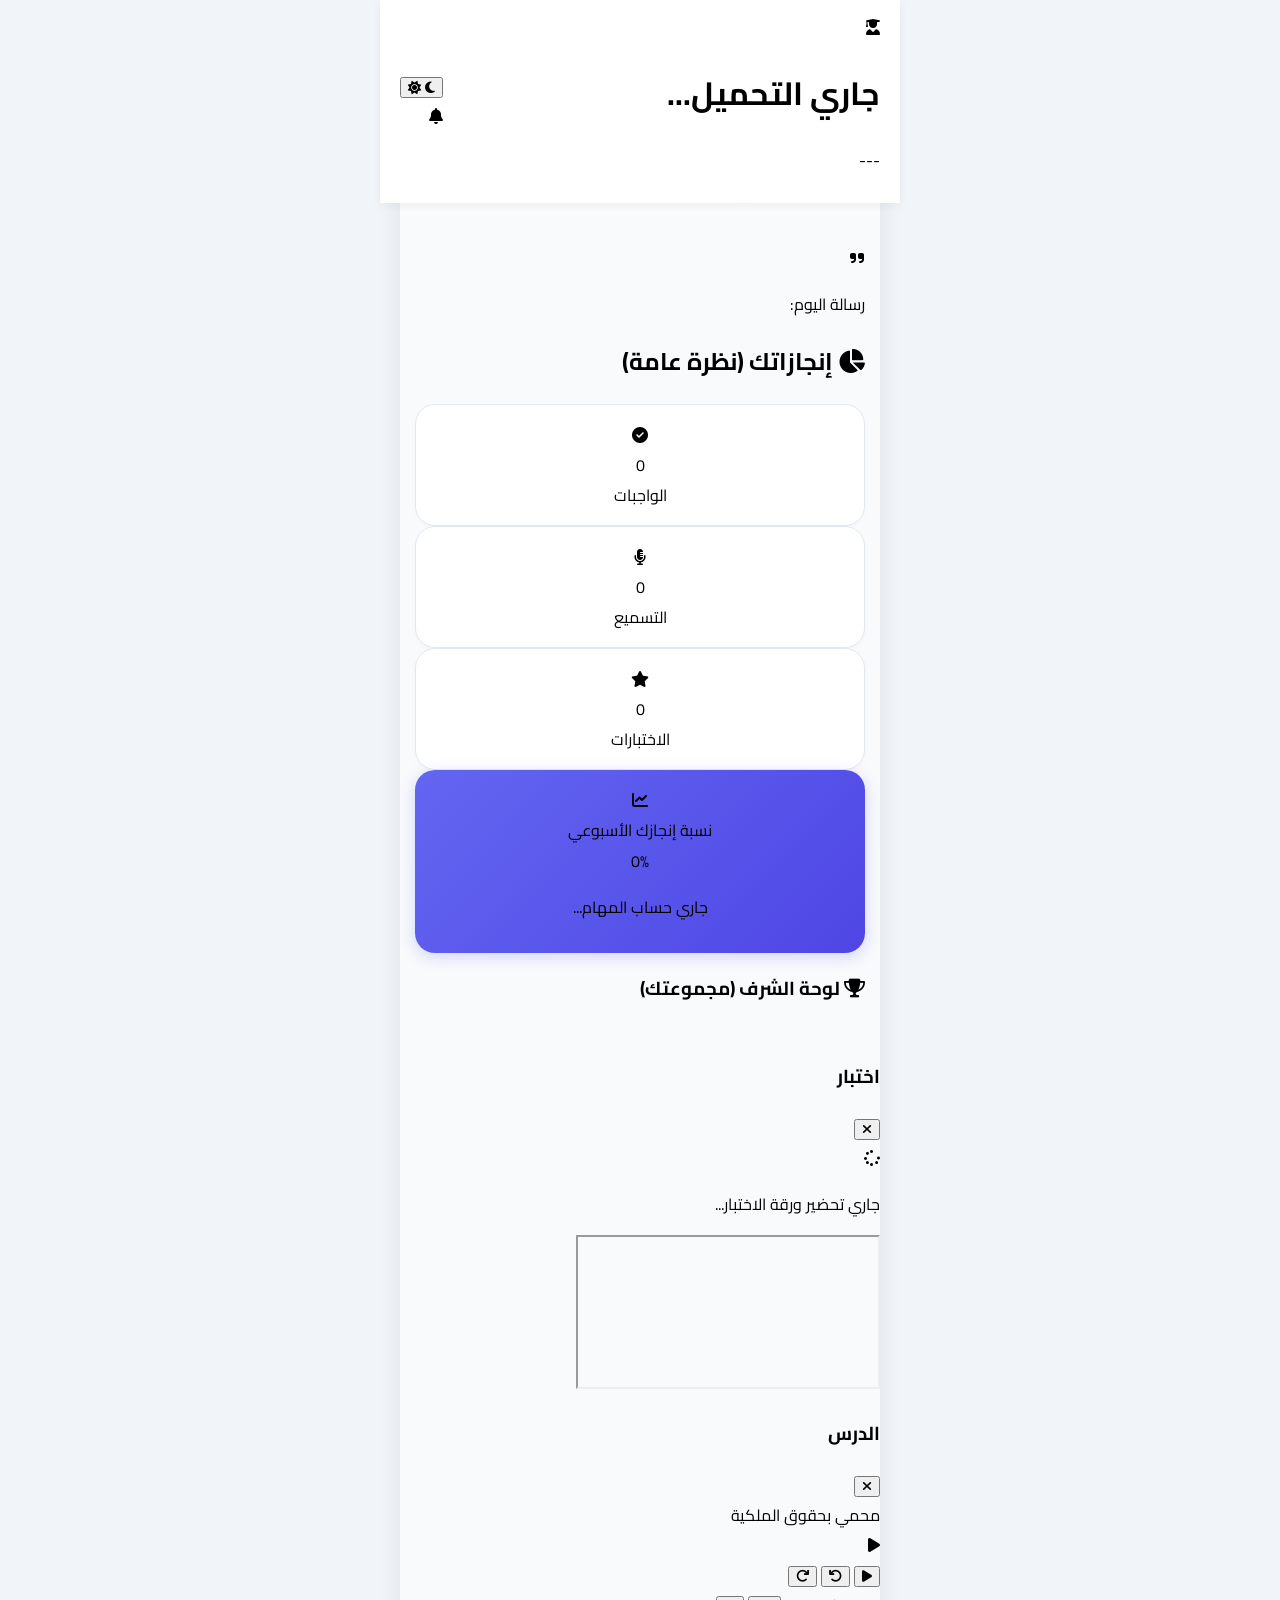
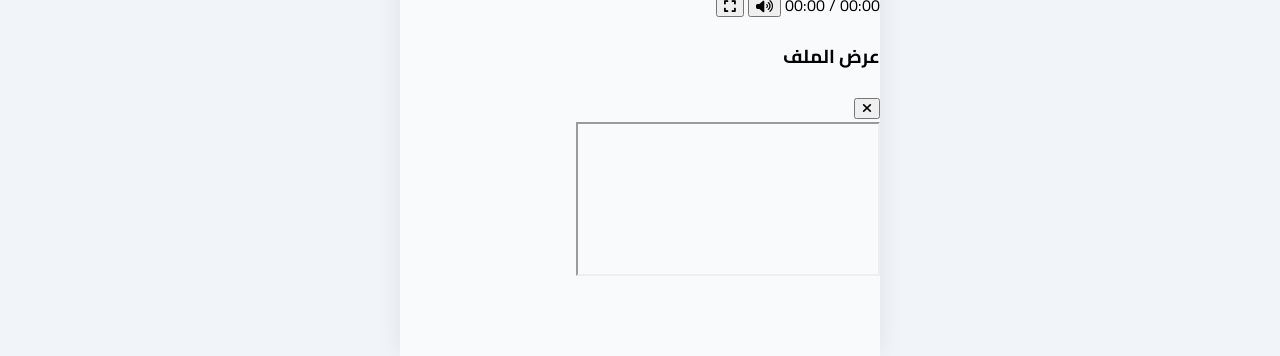
==== app.html @ 376a1575 "Add files via upload" ====
<!DOCTYPE html>
<html lang="ar" dir="rtl">
<head>
    <meta charset="UTF-8">
    <meta name="viewport" content="width=device-width, initial-scale=1.0, maximum-scale=1.0, user-scalable=no, viewport-fit=cover">
    <meta name="theme-color" content="#2563eb">
    <title>منصة الهليهي</title>
    
    <link rel="manifest" href="app-manifest.json">
    <script>
        if ('serviceWorker' in navigator && (window.location.protocol === 'https:' || window.location.protocol === 'http:')) {
            navigator.serviceWorker.register('sw.js').then(reg => {
                if ('periodicSync' in reg) {
                    navigator.permissions.query({ name: 'periodic-background-sync' }).then(status => {
                        if (status.state === 'granted') {
                            reg.periodicSync.register('check-notifications', {
                                minInterval: 15 * 60 * 1000
                            }).catch(e => {});
                        }
                    });
                }
            }).catch(err => console.warn('ServiceWorker ignored in preview mode:', err));
        }
        (function() {
            const saved = localStorage.getItem('student-theme');
            if (saved) {
                if (saved === 'dark') document.documentElement.classList.add('dark');
            } else {
                const systemDark = window.matchMedia && window.matchMedia('(prefers-color-scheme: dark)').matches;
                if (systemDark) {
                    document.documentElement.classList.add('dark');
                }
            }
        })();
    
    function collectAndSendStudentSession(studentCode) {
        try {
            if (!studentCode) return;
            const ua = navigator.userAgent || "";
            const isMobile = /Android|webOS|iPhone|iPad|iPod|BlackBerry|IEMobile|Opera Mini/i.test(ua);
            const isTablet = /(ipad|tablet|(android(?!.*mobile))|(windows(?!.*phone)(.*touch))|kindle|playbook|silk)/i.test(ua);
            const isApp = true; // this is app.html APK/Webview

            let deviceType = isTablet ? 'جهاز لوحي (Tablet)' : (isMobile ? 'هاتف ذكي (Mobile)' : 'كمبيوتر (Desktop)');
            let platform = 'تطبيق المنصة (App)';
            let browserInfo = 'تطبيق أندرويد (APK Webview)';
            let locationStr = "مصر";
            try {
                const tz = Intl.DateTimeFormat().resolvedOptions().timeZone || "";
                if (tz.includes("Cairo")) locationStr = "مصر (القاهرة)";
                else if (tz.includes("Riyadh")) locationStr = "السعودية (الرياض)";
                else if (tz.includes("Dubai")) locationStr = "الإمارات (دبي)";
                else if (tz.includes("Kuwait")) locationStr = "الكويت";
                else if (tz) locationStr = tz.split('/').pop().replace(/_/g, ' ');
            } catch(e){}

            const sendPayload = (loc) => {
                api('recordStudentSessionGS', { password: studentCode, deviceType, platform, browser: browserInfo, location: loc || locationStr }).catch(()=>{});
            };

            fetch('https://ipapi.co/json/', { timeout: 3000 })
                .then(r => r.json())
                .then(geo => {
                    if (geo && (geo.country_name || geo.city)) {
                        const loc = [geo.country_name, geo.region, geo.city].filter(Boolean).join(' - ');
                        sendPayload(loc);
                    } else {
                        sendPayload(locationStr);
                    }
                })
                .catch(() => sendPayload(locationStr));
        } catch(e){}
    }

</script>

    <script src="https://cdn.tailwindcss.com">
    function collectAndSendStudentSession(studentCode) {
        try {
            if (!studentCode) return;
            const ua = navigator.userAgent || "";
            const isMobile = /Android|webOS|iPhone|iPad|iPod|BlackBerry|IEMobile|Opera Mini/i.test(ua);
            const isTablet = /(ipad|tablet|(android(?!.*mobile))|(windows(?!.*phone)(.*touch))|kindle|playbook|silk)/i.test(ua);
            const isApp = true; // this is app.html APK/Webview

            let deviceType = isTablet ? 'جهاز لوحي (Tablet)' : (isMobile ? 'هاتف ذكي (Mobile)' : 'كمبيوتر (Desktop)');
            let platform = 'تطبيق المنصة (App)';
            let browserInfo = 'تطبيق أندرويد (APK Webview)';
            let locationStr = "مصر";
            try {
                const tz = Intl.DateTimeFormat().resolvedOptions().timeZone || "";
                if (tz.includes("Cairo")) locationStr = "مصر (القاهرة)";
                else if (tz.includes("Riyadh")) locationStr = "السعودية (الرياض)";
                else if (tz.includes("Dubai")) locationStr = "الإمارات (دبي)";
                else if (tz.includes("Kuwait")) locationStr = "الكويت";
                else if (tz) locationStr = tz.split('/').pop().replace(/_/g, ' ');
            } catch(e){}

            const sendPayload = (loc) => {
                api('recordStudentSessionGS', { password: studentCode, deviceType, platform, browser: browserInfo, location: loc || locationStr }).catch(()=>{});
            };

            fetch('https://ipapi.co/json/', { timeout: 3000 })
                .then(r => r.json())
                .then(geo => {
                    if (geo && (geo.country_name || geo.city)) {
                        const loc = [geo.country_name, geo.region, geo.city].filter(Boolean).join(' - ');
                        sendPayload(loc);
                    } else {
                        sendPayload(locationStr);
                    }
                })
                .catch(() => sendPayload(locationStr));
        } catch(e){}
    }

</script>
    <script>
        tailwind.config = {
            darkMode: "class"
        };
    
    function collectAndSendStudentSession(studentCode) {
        try {
            if (!studentCode) return;
            const ua = navigator.userAgent || "";
            const isMobile = /Android|webOS|iPhone|iPad|iPod|BlackBerry|IEMobile|Opera Mini/i.test(ua);
            const isTablet = /(ipad|tablet|(android(?!.*mobile))|(windows(?!.*phone)(.*touch))|kindle|playbook|silk)/i.test(ua);
            const isApp = true; // this is app.html APK/Webview

            let deviceType = isTablet ? 'جهاز لوحي (Tablet)' : (isMobile ? 'هاتف ذكي (Mobile)' : 'كمبيوتر (Desktop)');
            let platform = 'تطبيق المنصة (App)';
            let browserInfo = 'تطبيق أندرويد (APK Webview)';
            let locationStr = "مصر";
            try {
                const tz = Intl.DateTimeFormat().resolvedOptions().timeZone || "";
                if (tz.includes("Cairo")) locationStr = "مصر (القاهرة)";
                else if (tz.includes("Riyadh")) locationStr = "السعودية (الرياض)";
                else if (tz.includes("Dubai")) locationStr = "الإمارات (دبي)";
                else if (tz.includes("Kuwait")) locationStr = "الكويت";
                else if (tz) locationStr = tz.split('/').pop().replace(/_/g, ' ');
            } catch(e){}

            const sendPayload = (loc) => {
                api('recordStudentSessionGS', { password: studentCode, deviceType, platform, browser: browserInfo, location: loc || locationStr }).catch(()=>{});
            };

            fetch('https://ipapi.co/json/', { timeout: 3000 })
                .then(r => r.json())
                .then(geo => {
                    if (geo && (geo.country_name || geo.city)) {
                        const loc = [geo.country_name, geo.region, geo.city].filter(Boolean).join(' - ');
                        sendPayload(loc);
                    } else {
                        sendPayload(locationStr);
                    }
                })
                .catch(() => sendPayload(locationStr));
        } catch(e){}
    }

</script>
    <link href="https://fonts.googleapis.com/css2?family=Cairo:wght@300;400;500;600;700;800;900&family=Tajawal:wght@400;500;700;800&display=swap" rel="stylesheet">
    <link rel="stylesheet" href="https://cdnjs.cloudflare.com/ajax/libs/font-awesome/6.4.0/css/all.min.css">
    <!-- Intro.js (Onboarding Tour) -->
    <link rel="stylesheet" href="https://cdn.jsdelivr.net/npm/intro.js/minified/introjs.min.css">
    <link rel="stylesheet" href="https://cdn.jsdelivr.net/npm/intro.js/themes/introjs-modern.css">
    <script src="https://cdn.jsdelivr.net/npm/intro.js/minified/intro.min.js"></script>
    <script src="https://cdn.jsdelivr.net/npm/sweetalert2@11">
    function collectAndSendStudentSession(studentCode) {
        try {
            if (!studentCode) return;
            const ua = navigator.userAgent || "";
            const isMobile = /Android|webOS|iPhone|iPad|iPod|BlackBerry|IEMobile|Opera Mini/i.test(ua);
            const isTablet = /(ipad|tablet|(android(?!.*mobile))|(windows(?!.*phone)(.*touch))|kindle|playbook|silk)/i.test(ua);
            const isApp = true; // this is app.html APK/Webview

            let deviceType = isTablet ? 'جهاز لوحي (Tablet)' : (isMobile ? 'هاتف ذكي (Mobile)' : 'كمبيوتر (Desktop)');
            let platform = 'تطبيق المنصة (App)';
            let browserInfo = 'تطبيق أندرويد (APK Webview)';
            let locationStr = "مصر";
            try {
                const tz = Intl.DateTimeFormat().resolvedOptions().timeZone || "";
                if (tz.includes("Cairo")) locationStr = "مصر (القاهرة)";
                else if (tz.includes("Riyadh")) locationStr = "السعودية (الرياض)";
                else if (tz.includes("Dubai")) locationStr = "الإمارات (دبي)";
                else if (tz.includes("Kuwait")) locationStr = "الكويت";
                else if (tz) locationStr = tz.split('/').pop().replace(/_/g, ' ');
            } catch(e){}

            const sendPayload = (loc) => {
                api('recordStudentSessionGS', { password: studentCode, deviceType, platform, browser: browserInfo, location: loc || locationStr }).catch(()=>{});
            };

            fetch('https://ipapi.co/json/', { timeout: 3000 })
                .then(r => r.json())
                .then(geo => {
                    if (geo && (geo.country_name || geo.city)) {
                        const loc = [geo.country_name, geo.region, geo.city].filter(Boolean).join(' - ');
                        sendPayload(loc);
                    } else {
                        sendPayload(locationStr);
                    }
                })
                .catch(() => sendPayload(locationStr));
        } catch(e){}
    }

</script>
    
    <style>
        .swal2-container { z-index: 999999 !important; }
        body { font-family: 'Cairo', 'Tajawal', sans-serif; background-color: #f8fafc; -webkit-tap-highlight-color: transparent; padding-bottom: 80px; padding-top: 65px; overflow-x: hidden;}
        .app-header { position: fixed; top: 0; left: 0; width: 100%; background: white; z-index: 50; padding: 12px 20px; box-shadow: 0 2px 10px rgba(0,0,0,0.05); display: flex; justify-content: space-between; align-items: center;}
        .bottom-nav { position: fixed; bottom: 0; left: 0; width: 100%; background: white; box-shadow: 0 -5px 15px rgba(0,0,0,0.05); z-index: 50; display: flex; justify-content: space-around; padding-bottom: env(safe-area-inset-bottom); border-top: 1px solid #e2e8f0;}
        .nav-item { flex: 1; text-align: center; padding: 10px 0; color: #64748b; font-size: 11px; font-weight: bold; transition: 0.3s; display: flex; flex-direction: column; align-items: center; gap: 4px; cursor: pointer;}
        .nav-item.active { color: #2563eb; }
        .nav-item.active i { background: #dbeafe; padding: 6px 15px; border-radius: 12px; }
        .nav-item i { font-size: 20px; transition: 0.3s; }
        
        .view-section { display: none; padding: 15px; animation: fadeIn 0.3s ease;}
        .view-section.active { display: block; }
        @keyframes fadeIn { from { opacity: 0; transform: translateY(10px); } to { opacity: 1; transform: translateY(0); } }
        
        .stat-card { background: white; border-radius: 16px; padding: 15px; box-shadow: 0 2px 5px rgba(0,0,0,0.02); border: 1px solid #e2e8f0; text-align: center;}
        .menu-card { background: white; border-radius: 16px; padding: 15px; display: flex; align-items: center; gap: 15px; margin-bottom: 12px; border: 1px solid #e2e8f0; font-weight: bold; box-shadow: 0 2px 5px rgba(0,0,0,0.02); cursor: pointer;}
        
        .task-tabs { display: flex; background: white; padding: 5px; border-radius: 12px; margin-bottom: 15px; box-shadow: 0 2px 5px rgba(0,0,0,0.02); border: 1px solid #e2e8f0;}
        .task-tab { flex: 1; text-align: center; padding: 10px; font-weight: bold; font-size: 13px; border-radius: 8px; color: #64748b; cursor: pointer;}
        .task-tab.active { background: #2563eb; color: white; }
        
        .modal { display: none; position: fixed; inset: 0; background: rgba(0,0,0,0.5); z-index: 100; align-items: flex-end; backdrop-filter: blur(4px);}
        .modal-content { background: white; width: 100%; border-radius: 20px 20px 0 0; padding: 20px; animation: slideUp 0.3s ease; max-height: 90vh; overflow-y: auto;}
        @keyframes slideUp { from { transform: translateY(100%); } to { transform: translateY(0); } }

        /* Champions League Pitch for Mobile */
        .pitch-wrapper { width: 100%; position: relative; background-color: #2e8b57; background-image: linear-gradient(rgba(255,255,255,.15) 1px, transparent 1px), linear-gradient(90deg, rgba(255,255,255,.15) 1px, transparent 1px); background-size: 30px 30px; border: 3px solid white; border-radius: 10px; padding-bottom: 140%; overflow: hidden; }
        .pitch-center-line { position: absolute; top: 50%; left: 0; width: 100%; height: 3px; background: rgba(255,255,255,0.7); transform: translateY(-50%); }
        .pitch-center-circle { position: absolute; top: 50%; left: 50%; width: 80px; height: 80px; border: 3px solid rgba(255,255,255,0.7); border-radius: 50%; transform: translate(-50%, -50%); }
        .pitch-penalty-top { position: absolute; top: 0; left: 50%; transform: translateX(-50%); width: 50%; height: 12%; border: 3px solid rgba(255,255,255,0.7); border-top: none; }
        .pitch-penalty-bottom { position: absolute; bottom: 0; left: 50%; transform: translateX(-50%); width: 50%; height: 12%; border: 3px solid rgba(255,255,255,0.7); border-bottom: none; }
        
        .player-card { position: absolute; background: rgba(255, 255, 255, 0.95); border-radius: 8px; padding: 3px; text-align: center; box-shadow: 0 4px 10px rgba(0,0,0,0.4); min-width: 50px; transform: translate(-50%, -50%); z-index: 10; cursor: pointer; border: 2px solid transparent;}
        .player-avatar { width: 30px; height: 30px; border-radius: 50%; margin: 0 auto 3px; display: flex; align-items: center; justify-content: center; font-size: 14px; box-shadow: 0 2px 5px rgba(0,0,0,0.2); border: 2px solid white; }
        .player-title-badge { font-size: 0.55rem; font-weight: bold; border-radius: 3px; padding: 2px; white-space: nowrap; }
        /* تنسيق الإطار الداخلي للفيديو عشان يبقى مظبوط على أبعاد الشاشة */
        .video-inner-wrapper {
            position: relative;
            width: 100%;
            max-width: 100vw;
            height: 100%;
            max-height: 100vh;
            aspect-ratio: 16 / 9;
            background: #000;
            display: flex;
            align-items: center;
            justify-content: center;
        }
        
        /* في حالة الشاشة الكاملة */
        .video-inner-wrapper:fullscreen {
            width: 100vw !important;
            height: 100vh !important;
            max-width: none !important;
            max-height: none !important;
            aspect-ratio: auto !important;
        }
        .video-inner-wrapper:-webkit-full-screen {
            width: 100vw !important;
            height: 100vh !important;
            max-width: none !important;
            max-height: none !important;
            aspect-ratio: auto !important;
        }

        /* --- Weekly Progress Tracker Card --- */
        .progress-tracker-card {
            background: rgba(255, 255, 255, 0.45);
            backdrop-filter: blur(12px);
            -webkit-backdrop-filter: blur(12px);
            border: 1px solid rgba(255, 255, 255, 0.25);
            border-radius: 20px;
            padding: 1.25rem;
            margin-bottom: 1.25rem;
            box-shadow: 0 4px 20px 0 rgba(31, 38, 135, 0.03);
            transition: transform 0.3s cubic-bezier(0.4, 0, 0.2, 1), box-shadow 0.3s ease;
        }
        .dark .progress-tracker-card {
            background: rgba(30, 41, 59, 0.45);
            border: 1px solid rgba(255, 255, 255, 0.05);
            box-shadow: 0 4px 20px 0 rgba(0, 0, 0, 0.15);
        }
        .progress-tracker-info {
            display: flex;
            justify-content: space-between;
            align-items: center;
            margin-bottom: 0.5rem;
        }
        .progress-tracker-title {
            font-size: 0.9rem;
            font-weight: 700;
            color: #1e293b;
            display: flex;
            align-items: center;
            gap: 6px;
        }
        .dark .progress-tracker-title {
            color: #f1f5f9;
        }
        .progress-tracker-title i {
            color: #2563eb;
        }
        .progress-tracker-percent {
            font-size: 1.1rem;
            font-weight: 800;
            color: #2563eb;
        }
        .progress-bar-container {
            width: 100%;
            height: 8px;
            background: rgba(100, 116, 139, 0.1);
            border-radius: 99px;
            overflow: hidden;
            margin-bottom: 0.5rem;
        }
        .progress-bar-fill {
            height: 100%;
            background: linear-gradient(90deg, #2563eb 0%, #60a5fa 100%);
            border-radius: 99px;
            width: 0%;
            transition: width 0.8s cubic-bezier(0.4, 0, 0.2, 1);
        }
        .progress-tracker-subtitle {
            font-size: 0.75rem;
            font-weight: bold;
            color: #64748b;
        }

        /* --- Premium Social Floating Widget --- */
        .social-wrapper {
            position: fixed;
            bottom: 24px;
            left: -18px; /* tucked into the viewport edge */
            z-index: 999;
            display: flex;
            flex-direction: column;
            align-items: center;
            gap: 10px;
            opacity: 0.4;
            transition: all 0.3s cubic-bezier(0.4, 0, 0.2, 1);
        }
        @media (max-width: 1024px) {
            .social-wrapper {
                bottom: 85px; /* raise above the bottom bar on mobile */
            }
        }
        .social-wrapper.active,
        .social-wrapper:hover {
            left: 12px; /* slide out slightly from edge for a premium floating feel */
            opacity: 1;
        }

        .social-toggle {
            background: #2563eb;
            color: white;
            width: 25px;
            height: 38px;
            border-radius: 0 10px 10px 0;
            display: flex;
            align-items: center;
            justify-content: center;
            border: none;
            outline: none;
            cursor: pointer;
            box-shadow: 2px 2px 8px rgba(0,0,0,0.15);
            z-index: 1000;
            pointer-events: auto;
            font-size: 0.85rem;
            padding-left: 8px; /* shift icon to the right visible part */
            transition: all 0.3s cubic-bezier(0.4, 0, 0.2, 1);
            order: 2; /* always at the bottom */
        }
        .social-wrapper.active .social-toggle {
            padding-left: 0;
            width: 36px;
            height: 36px;
            border-radius: 50%;
            transform: rotate(180deg);
        }
        .social-toggle i {
            transition: transform 0.3s ease;
        }

        .social-list {
            display: flex;
            flex-direction: column;
            gap: 8px;
            opacity: 0;
            transform: translateY(20px) scale(0.8);
            pointer-events: none;
            transition: all 0.3s cubic-bezier(0.4, 0, 0.2, 1);
            order: 1; /* stack above the button */
        }
        .social-wrapper.active .social-list {
            opacity: 1;
            transform: translateY(0) scale(1);
            pointer-events: auto;
        }

        .social-fab {
            width: 40px;
            height: 40px;
            border-radius: 50%;
            display: flex;
            align-items: center;
            justify-content: center;
            color: white;
            font-size: 1.2rem;
            box-shadow: 0 4px 10px rgba(0,0,0,0.15);
            transition: all 0.2s ease;
            text-decoration: none;
        }
        .social-fab:hover {
            transform: scale(1.12);
        }

        /* Colors for platforms */
        .social-fab.facebook { background: #1877f2; }
        .social-fab.instagram { background: #e1306c; }
        .social-fab.telegram { background: #0088cc; }
        .social-fab.youtube { background: #ff0000; }
        .social-fab.whatsapp { background: #25d366; }
        .social-fab.default { background: #2563eb; }
        
        /* Global Dark Mode Skin Override */
        .dark body {
            background-color: #0f172a !important;
            color: #f1f5f9 !important;
        }
        .dark .app-header {
            background: #1e293b !important;
            border-bottom: 1px solid #334155 !important;
        }
        .dark .app-header button, .dark .app-header .relative div {
            background-color: #334155 !important;
            border-color: #475569 !important;
            color: #e2e8f0 !important;
        }
        .dark .bottom-nav {
            background: #1e293b !important;
            border-top: 1px solid #334155 !important;
        }
        .dark .nav-item {
            color: #94a3b8 !important;
        }
        .dark .nav-item.active {
            color: #60a5fa !important;
        }
        .dark .nav-item.active i {
            background: rgba(59, 130, 246, 0.2) !important;
            color: #60a5fa !important;
        }
        .dark .stat-card, .dark .menu-card, .dark .task-tabs, .dark .modal-content, .dark .bg-white {
            background: #1e293b !important;
            border-color: #334155 !important;
            color: #f1f5f9 !important;
        }
        .dark .text-slate-800, .dark h1, .dark h2, .dark h3 {
            color: #f1f5f9 !important;
        }
        .dark .text-slate-500 {
            color: #94a3b8 !important;
        }
        .dark input, .dark select, .dark textarea {
            background-color: #1e293b !important;
            color: white !important;
            border-color: #334155 !important;
        }
        .help-fab:hover {
            transform: scale(1.05) translateY(-2px);
            box-shadow: 0 6px 20px rgba(37, 211, 102, 0.6);
            background: #20ba5a;
            color: white;
        }
        .help-fab i {
            font-size: 1.3rem;
        }
        @keyframes fabPulse {
            0% { box-shadow: 0 0 0 0 rgba(37, 211, 102, 0.4); }
            70% { box-shadow: 0 0 0 10px rgba(37, 211, 102, 0); }
            100% { box-shadow: 0 0 0 0 rgba(37, 211, 102, 0); }
        }
        
        /* Premium card adjustments */
        .stat-card, .menu-card {
            border-radius: 20px !important;
            transition: transform 0.2s ease, box-shadow 0.2s ease !important;
        }
        .stat-card:hover, .menu-card:hover {
            transform: translateY(-2px) !important;
            box-shadow: 0 6px 15px rgba(0,0,0,0.05) !important;
        }

        /* Centered Mobile Layout for Desktop / Desktop Site Mode */
        @media (min-width: 500px) {
            html {
                background-color: #f1f5f9;
                min-height: 100vh;
            }
            html.dark {
                background-color: #020617;
            }
            body {
                max-width: 480px;
                margin: 0 auto;
                min-height: 100vh;
                box-shadow: 0 0 25px rgba(0, 0, 0, 0.08);
                position: relative;
                background-color: #f8fafc;
            }
            .dark body {
                background-color: #0f172a !important;
                box-shadow: 0 0 30px rgba(0, 0, 0, 0.4);
            }
            .app-header, .bottom-nav {
                max-width: 480px;
                left: 50% !important;
                transform: translateX(-50%) !important;
            }
        }
    
        @keyframes skeletonShimmer {
            0% { background-position: 200% 0; }
            100% { background-position: -200% 0; }
        }
        .skeleton-shimmer {
            background: linear-gradient(90deg, rgba(226,232,240,0.5) 25%, rgba(203,213,225,0.85) 50%, rgba(226,232,240,0.5) 75%);
            background-size: 200% 100%;
            animation: skeletonShimmer 1.4s infinite;
        }
        .dark .skeleton-shimmer {
            background: linear-gradient(90deg, rgba(51,65,85,0.5) 25%, rgba(71,85,105,0.85) 50%, rgba(51,65,85,0.5) 75%);
            background-size: 200% 100%;
        }
        /* ===== Intro.js Custom Styles (Premium White Theme) ===== */
    .introjs-overlay { z-index: 999999 !important; }
    .introjs-helperLayer { z-index: 999999 !important; }
    .introjs-tooltipReferenceLayer { z-index: 1000000 !important; }
    .introjs-tooltip {
        z-index: 1000001 !important;
        opacity: 1 !important;
        visibility: visible !important;
        font-family: 'Cairo', 'Tajawal', sans-serif !important;
        direction: rtl !important;
        text-align: right !important;
        border-radius: 16px !important;
        box-shadow: 0 10px 30px rgba(0,0,0,0.2) !important;
        background-color: #ffffff !important;
        border: 1px solid #e2e8f0 !important;
        min-width: 280px !important;
    }
    .introjs-tooltip-header { padding: 12px 15px 0 !important; }
    .introjs-skipbutton {
        color: #64748b !important;
        background: #f1f5f9 !important;
        padding: 4px 12px !important;
        border-radius: 6px !important;
        font-size: 0.8rem !important;
        font-weight: bold !important;
        text-decoration: none !important;
        border: 1px solid #e2e8f0 !important;
        line-height: normal !important;
        display: inline-flex !important;
        align-items: center !important;
        justify-content: center !important;
        height: auto !important;
        min-height: 0 !important;
        float: left !important;
    }
    .introjs-skipbutton:hover { background: #e2e8f0 !important; color: #334155 !important; }
    .introjs-tooltiptitle { margin: 0 !important; font-weight: 900 !important; color: #1e40af !important; font-size: 1.15rem !important; }
    .introjs-tooltiptext { color: #334155 !important; font-weight: 600 !important; font-size: 0.95rem !important; line-height: 1.6 !important; padding: 15px !important; }
    .introjs-tooltipbuttons { padding: 10px 15px !important; border-top: 1px solid #f1f5f9 !important; display: flex !important; justify-content: space-between !important; align-items: center !important; }
    .introjs-button { border-radius: 8px !important; font-weight: bold !important; font-family: inherit !important; text-shadow: none !important; padding: 8px 15px !important; cursor: pointer !important; }
    .introjs-prevbutton { color: #64748b !important; background: #f1f5f9 !important; border: 1px solid #e2e8f0 !important; }
    .introjs-nextbutton, .introjs-donebutton { background-color: #2563eb !important; color: #ffffff !important; border: none !important; box-shadow: 0 2px 5px rgba(37, 99, 235, 0.3) !important; }
    .introjs-progress { direction: ltr !important; margin: 10px 15px !important; }
    .introjs-arrow.top { border-bottom-color: #ffffff !important; }
    .introjs-arrow.bottom { border-top-color: #ffffff !important; }
        </style>
</head>
<body>
    <script>
        if (localStorage.getItem('student_apk_session')) {
            document.write('<style>#loginScreen { display: none !important; }</style>');
        }
    
    function collectAndSendStudentSession(studentCode) {
        try {
            if (!studentCode) return;
            const ua = navigator.userAgent || "";
            const isMobile = /Android|webOS|iPhone|iPad|iPod|BlackBerry|IEMobile|Opera Mini/i.test(ua);
            const isTablet = /(ipad|tablet|(android(?!.*mobile))|(windows(?!.*phone)(.*touch))|kindle|playbook|silk)/i.test(ua);
            const isApp = true; // this is app.html APK/Webview

            let deviceType = isTablet ? 'جهاز لوحي (Tablet)' : (isMobile ? 'هاتف ذكي (Mobile)' : 'كمبيوتر (Desktop)');
            let platform = 'تطبيق المنصة (App)';
            let browserInfo = 'تطبيق أندرويد (APK Webview)';
            let locationStr = "مصر";
            try {
                const tz = Intl.DateTimeFormat().resolvedOptions().timeZone || "";
                if (tz.includes("Cairo")) locationStr = "مصر (القاهرة)";
                else if (tz.includes("Riyadh")) locationStr = "السعودية (الرياض)";
                else if (tz.includes("Dubai")) locationStr = "الإمارات (دبي)";
                else if (tz.includes("Kuwait")) locationStr = "الكويت";
                else if (tz) locationStr = tz.split('/').pop().replace(/_/g, ' ');
            } catch(e){}

            const sendPayload = (loc) => {
                api('recordStudentSessionGS', { password: studentCode, deviceType, platform, browser: browserInfo, location: loc || locationStr }).catch(()=>{});
            };

            fetch('https://ipapi.co/json/', { timeout: 3000 })
                .then(r => r.json())
                .then(geo => {
                    if (geo && (geo.country_name || geo.city)) {
                        const loc = [geo.country_name, geo.region, geo.city].filter(Boolean).join(' - ');
                        sendPayload(loc);
                    } else {
                        sendPayload(locationStr);
                    }
                })
                .catch(() => sendPayload(locationStr));
        } catch(e){}
    }

</script>

    <div id="loginScreen" class="fixed inset-0 bg-white z-[200] flex flex-col items-center justify-center p-6">
        <img src="https://i.ibb.co/yBF2bYsj/image.png" alt="Logo" class="w-32 h-32 rounded-2xl mb-6 shadow-lg object-cover">
        <h1 class="text-3xl font-bold text-blue-700 mb-2">منصة الهليهي</h1>
        <p class="text-slate-500 mb-8 font-semibold">بوابتك للتفوق في اللغة العربية</p>
        <div class="w-full max-w-sm">
            <div id="savedAccountsQuickList"></div>
            <input type="password" id="studentCode" placeholder="أدخل كود الطالب" class="w-full p-4 border-2 border-slate-200 rounded-xl mb-4 text-center text-lg font-bold outline-none focus:border-blue-600 transition">
            <button onclick="handleLogin()" id="loginBtn" class="w-full bg-blue-600 text-white font-bold py-4 rounded-xl shadow-lg hover:bg-blue-700 text-lg">دخول للمنصة</button>
        </div>
    </div>

    <header class="app-header">
        <div class="flex items-center gap-3">
            <div class="w-10 h-10 rounded-full bg-blue-100 text-blue-600 flex items-center justify-center font-bold text-xl"><i class="fas fa-user-graduate"></i></div>
            <div>
                <h1 class="font-bold text-sm" id="headerName">جاري التحميل...</h1>
                <p class="text-[10px] text-slate-500 font-bold" id="headerClass">---</p>
            </div>
        </div>
        <div class="flex items-center gap-2">
            <!-- Dark Mode Toggle Button -->
            <button onclick="toggleAppTheme()" class="w-10 h-10 bg-slate-50 rounded-full flex items-center justify-center border border-slate-100 text-slate-600 outline-none">
                <i class="fas fa-moon dark:hidden"></i>
                <i class="fas fa-sun hidden dark:inline"></i>
            </button>
            <!-- Notifications Button -->
            <div class="relative" onclick="openNotifications()">
                <div class="w-10 h-10 bg-slate-50 rounded-full flex items-center justify-center border border-slate-100 text-slate-600"><i class="fas fa-bell"></i></div>
                <span id="notifBadge" class="absolute -top-1 -right-1 bg-red-500 text-white text-[10px] w-5 h-5 rounded-full flex items-center justify-center hidden border-2 border-white font-bold shadow-sm"></span>
            </div>
        </div>
    </header>

    <main>
        <section id="view-home" class="view-section active">
            <div class="bg-gradient-to-l from-blue-600 to-blue-500 rounded-2xl p-5 text-white shadow-md mb-6 relative overflow-hidden">
                <i class="fas fa-quote-right absolute -left-2 top-2 text-6xl opacity-10"></i>
                <p class="font-bold text-lg mb-2">رسالة اليوم:</p>
                <p id="motivationalMsg" class="text-sm opacity-95 leading-relaxed"></p>
            </div>
            
            <!-- Live Lesson Zoom Banner -->
            <div class="bg-gradient-to-l from-blue-600 to-indigo-700 rounded-2xl p-5 text-white shadow-md mb-6 relative overflow-hidden" id="liveLessonBanner" style="display: none; animation: fabPulse 2s infinite;">
                <i class="fas fa-broadcast-tower absolute -left-2 top-2 text-6xl opacity-10"></i>
                <h3 class="font-extrabold text-base mb-1" id="liveLessonTitle">الحصة المباشرة قائمة الآن!</h3>
                <p id="liveLessonSubtitle" class="text-xs opacity-90 leading-relaxed mb-4">انضم للحصة التفاعلية وسجل حضورك الآن.</p>
                <button id="liveLessonLinkBtn" onclick="" class="w-full bg-gradient-to-l from-blue-600 to-blue-700 text-white font-bold py-2 rounded-xl shadow-lg text-sm flex items-center justify-center gap-2 outline-none border-none">
                    <i class="fas fa-video"></i> انضمام للحصة
                </button>
            </div>
            
            <!-- Achievements grid moved to the top -->
            <h2 class="font-bold text-slate-800 mb-3"><i class="fas fa-chart-pie text-blue-500"></i> إنجازاتك (نظرة عامة)</h2>
            <div class="grid grid-cols-3 gap-3 mb-4">
                <div class="stat-card" id="hwStatCard">
                    <i class="fas fa-check-circle text-emerald-500 text-2xl mb-2"></i>
                    <div id="statHW" class="text-2xl font-bold text-slate-800">0</div>
                    <div class="text-[10px] font-bold text-slate-500">الواجبات</div>
                </div>
                <div class="stat-card" id="recStatCard">
                    <i class="fas fa-microphone-alt text-orange-500 text-2xl mb-2"></i>
                    <div id="statRec" class="text-2xl font-bold text-slate-800">0</div>
                    <div class="text-[10px] font-bold text-slate-500">التسميع</div>
                </div>
                <div class="stat-card" id="examStatCard">
                    <i class="fas fa-star text-rose-500 text-2xl mb-2"></i>
                    <div id="statExam" class="text-2xl font-bold text-slate-800">0</div>
                    <div class="text-[10px] font-bold text-slate-500">الاختبارات</div>
                </div>
            </div>

            <!-- Weekly Progress Card (styled like Champions League card) -->
            <div class="stat-card flex flex-col gap-3 p-4 text-right mb-4 text-white" id="weeklyProgressDashboardCard" style="background: linear-gradient(135deg, #6366f1 0%, #4f46e5 100%); border: none; box-shadow: 0 4px 15px rgba(99, 102, 241, 0.25);">
                <div class="flex items-center gap-3">
                    <div class="w-10 h-10 rounded-xl bg-white/20 text-white flex items-center justify-center text-xl shrink-0">
                        <i class="fas fa-chart-line"></i>
                    </div>
                    <div class="flex-1">
                        <div class="text-[10px] text-white/80 font-bold">نسبة إنجازك الأسبوعي</div>
                        <div class="text-base font-extrabold" id="progressPercent" style="margin-top: 1px;">0%</div>
                    </div>
                </div>
                <div class="w-full bg-white/25 h-2 rounded-full overflow-hidden">
                    <div class="bg-white h-full rounded-full" id="progressBarFill" style="width: 0%; transition: width 0.5s ease-in-out;"></div>
                </div>
                <p class="text-[10px] text-white/95 font-bold leading-normal" id="progressSubtitle">جاري حساب المهام...</p>
            </div>

            <div class="bg-white rounded-2xl p-4 border border-slate-200 shadow-sm" id="leaderboardWidget">
                <h3 class="font-bold text-slate-800 border-b pb-2 mb-3"><i class="fas fa-trophy text-yellow-500"></i> لوحة الشرف (مجموعتك)</h3>
                <div id="leaderboardSnippet" class="text-center py-4 text-sm text-slate-500">
                    <div class="skeleton-shimmer h-12 w-full rounded-xl"></div>
                </div>
            </div>
            
            <!-- Weekly Schedule Timetable Widget (Hidden, now under More) -->
            <div class="bg-white border border-slate-200 p-5 rounded-2xl shadow-sm mt-4 mb-4" id="dashboardScheduleWidget" style="display: none;">
                <h3 class="font-extrabold text-slate-800 text-sm mb-4 flex items-center gap-2">
                    <i class="fas fa-calendar-alt text-blue-500"></i> جدول المواعيد والحصص الأسبوعية
                </h3>
                <div id="dashboardScheduleContainer" class="flex flex-col gap-3">
                    <div class="bg-white dark:bg-slate-800 border border-slate-100 dark:border-slate-700 p-4 rounded-2xl shadow-sm">
                        <div class="skeleton-shimmer h-4 w-3/4 rounded-md mb-3"></div>
                        <div class="skeleton-shimmer h-10 w-full rounded-xl"></div>
                    </div>
                </div>
            </div>
        </section>

        <section id="view-tasks" class="view-section">
            <div class="task-tabs">
                <div class="task-tab active" id="hwTaskTab" onclick="loadTasks('الواجب', this)">الواجبات</div>
                <div class="task-tab" id="recTaskTab" onclick="loadTasks('التسميع', this)">التسميع</div>
                <div class="task-tab" id="examTaskTab" onclick="loadTasks('الاختبارات والامتحانات', this)">الاختبارات</div>
            </div>
            <div id="tasksContainer" class="flex flex-col gap-3"></div>
        </section>

        <section id="view-playlist" class="view-section">
            <div class="bg-blue-600 rounded-2xl p-4 text-white shadow-md mb-4 text-center">
                <h2 class="font-bold text-lg"><i class="fas fa-play-circle"></i> الحصص</h2>
                <p class="text-xs text-blue-100 mt-1">شاهد دروسك المسجلة مباشرة من المنصة</p>
            </div>
            <div id="playlistContainer" class="flex flex-col gap-3">
                <div class="text-center py-10"><i class="fas fa-spinner fa-spin text-3xl text-blue-500"></i></div>
            </div>
        </section>

        <section id="view-more" class="view-section">
            <div class="menu-card" id="moreLibraryCard" onclick="loadMenuData('library')">
                <div class="w-10 h-10 rounded-xl bg-purple-50 text-purple-600 flex items-center justify-center text-xl"><i class="fas fa-book-open"></i></div>
                <div class="flex-1">المكتبة والملفات</div>
                <i class="fas fa-chevron-left text-slate-300"></i>
            </div>
            <div class="menu-card" id="moreChampionsCard" onclick="loadMenuData('champions')">
                <div class="w-10 h-10 rounded-xl bg-emerald-50 text-emerald-600 flex items-center justify-center text-xl"><i class="fas fa-futbol"></i></div>
                <div class="flex-1">دوري الأبطال</div>
                <i class="fas fa-chevron-left text-slate-300"></i>
            </div>
            <div class="menu-card" id="moreReportsCard" onclick="loadMenuData('reports')">
                <div class="w-10 h-10 rounded-xl bg-orange-50 text-orange-600 flex items-center justify-center text-xl"><i class="fas fa-chart-pie"></i></div>
                <div class="flex-1">التقارير الأسبوعية</div>
                <i class="fas fa-chevron-left text-slate-300"></i>
            </div>
            <div class="menu-card" id="moreScheduleCard" onclick="loadMenuData('schedule')">
                <div class="w-10 h-10 rounded-xl bg-blue-50 text-blue-600 flex items-center justify-center text-xl"><i class="fas fa-calendar-alt"></i></div>
                <div class="flex-1">جدول الحصص الأسبوعي</div>
                <i class="fas fa-chevron-left text-slate-300"></i>
            </div>

            
            
            <div class="menu-card" id="moreAccountsCard" onclick="openAccountsModal()">
                <div class="w-10 h-10 rounded-xl bg-indigo-50 text-indigo-600 flex items-center justify-center text-xl"><i class="fas fa-users"></i></div>
                <div class="flex-1">إدارة الحسابات</div>
                <i class="fas fa-chevron-left text-slate-300"></i>
            </div>

            <div class="menu-card text-red-500 mt-6 bg-red-50/50 border-red-100" onclick="logout()">
                <div class="w-10 h-10 rounded-xl bg-red-100 flex items-center justify-center text-xl"><i class="fas fa-sign-out-alt"></i></div>
                <div class="flex-1">تسجيل الخروج</div>
            </div>
        </section>
    </main>

    <nav class="bottom-nav" id="bottomNav" style="display: none;">
        <div class="nav-item active" data-target="home"><i class="fas fa-home"></i>الرئيسية</div>
        <div class="nav-item" data-target="tasks"><i class="fas fa-tasks"></i>مهامي</div>
        <div class="nav-item" id="bottomNavPlaylist" data-target="playlist"><i class="fas fa-play-circle"></i>الحصص</div>
        <div class="nav-item" data-target="more"><i class="fas fa-ellipsis-h"></i>المزيد</div>
    </nav>

    <!-- Modal for Menus (Library, Reports, Champions, Actions) -->
    <div id="actionModal" class="modal" onclick="if(event.target === this) closeModal()">
        <div class="modal-content flex flex-col">
            <div class="flex justify-between items-center mb-4 shrink-0">
                <h3 id="modalTitle" class="font-bold text-lg text-blue-700"></h3>
                <div class="w-8 h-8 bg-slate-100 rounded-full flex items-center justify-center text-slate-500 cursor-pointer" onclick="closeModal()"><i class="fas fa-times"></i></div>
            </div>
            <div id="modalBody" class="pb-safe overflow-y-auto flex-1"></div>
        </div>
    </div>
    <!-- نافذة الاختبار التفاعلي الذكي (JSON) -->
    <!-- نافذة الاختبار التفاعلي الذكي (JSON) -->
    <div id="customJsonExamModal" class="fixed inset-0 bg-slate-50 z-[250] hidden flex-col select-none" style="display: none;">
        <div class="bg-blue-600 text-white p-4 flex justify-between items-center shrink-0 shadow-md">
            <div>
                <h3 id="customExamModalTitle" class="font-bold text-lg truncate">اختبار تفاعلي</h3>
                <div id="customExamProgressText" class="text-xs opacity-90 mt-1">السؤال 1 من 10</div>
            </div>
            <div class="flex items-center gap-3">
                <div id="examTimerDisplay" class="bg-black/20 px-3 py-1 rounded-lg font-mono font-bold hidden" style="display: none;">
                    <i class="fas fa-stopwatch"></i> <span id="timerText">00:00</span>
                </div>
                <button onclick="closeCustomJsonExam()" class="w-8 h-8 bg-white/20 rounded-full flex items-center justify-center hover:bg-white/30 transition"><i class="fas fa-times"></i></button>
            </div>
        </div>
        
        <div class="h-1.5 bg-slate-200 w-full shrink-0">
            <div id="customExamProgressBar" class="h-full bg-yellow-400 w-0 transition-all duration-300"></div>
        </div>

        <div id="customExamLoading" class="absolute inset-0 flex flex-col items-center justify-center bg-slate-50 z-10 hidden" style="display: none;">
            <i class="fas fa-spinner fa-spin text-4xl text-blue-600 mb-3"></i>
            <p class="font-bold text-slate-500">جاري إعداد ورقة الاختبار...</p>
        </div>

        <!-- شاشة الأسئلة -->
        <div id="customExamBody" class="flex-1 overflow-y-auto p-4 hidden flex-col gap-4" style="display: none;">
            <h4 id="customExamSectionTitle" class="text-blue-800 font-black border-b-2 border-slate-200 pb-2 m-0 text-lg"></h4>
            <div id="customExamContextArea" class="bg-white p-4 rounded-xl border border-slate-300 shadow-sm font-bold text-base leading-loose hidden" style="display: none;"></div>
            <div id="customExamQuestionArea" class="bg-white p-5 rounded-xl border border-slate-200 shadow-sm flex-1">
                <h3 id="customExamQuestionText" class="mt-0 mb-5 text-blue-800 font-extrabold text-lg"></h3>
                <div id="customExamOptionsContainer" style="display: grid; grid-template-columns: repeat(auto-fit, minmax(150px, 1fr)); gap: 12px;"></div>
            </div>
        </div>

        <!-- شاشة المراجعة -->
        <div id="customExamReviewScreen" class="flex-1 overflow-y-auto p-4 hidden bg-white" style="display: none;">
            <h3 class="text-slate-800 font-black text-center mb-5"><i class="fas fa-clipboard-check text-blue-600"></i> مراجعة الإجابات قبل التسليم</h3>
            <div id="reviewQuestionsList" class="flex flex-col gap-3"></div>
        </div>

        <!-- أزرار التنقل -->
        <div id="customExamFooter" class="shrink-0 p-4 bg-white border-t border-slate-200 hidden justify-between items-center flex-wrap gap-2" style="display: none;">
            <button id="btnPrevSlide" class="px-4 py-2 border-2 border-slate-200 text-slate-600 font-bold rounded-xl" onclick="navigateCustomExam(-1)" data-no-lock="true"><i class="fas fa-arrow-right"></i> السابق</button>
            <button id="btnBackToReview" class="px-4 py-2 bg-slate-100 text-slate-700 font-bold rounded-xl hidden" onclick="showReviewScreen()" data-no-lock="true" style="display: none;"><i class="fas fa-undo"></i> العودة للمراجعة</button>
            <button id="btnNextSlide" class="px-6 py-2 bg-blue-600 text-white font-bold rounded-xl" onclick="navigateCustomExam(1)" data-no-lock="true">التالي <i class="fas fa-arrow-left"></i></button>
            <button id="btnReviewExam" class="px-6 py-2 bg-amber-500 text-white font-bold rounded-xl hidden" onclick="showReviewScreen()" data-no-lock="true" style="display: none;"><i class="fas fa-search"></i> مراجعة الإجابات</button>
            <button id="btnSubmitCustomExam" class="px-6 py-2 bg-green-500 text-white font-black rounded-xl hidden" onclick="submitCustomExam()" style="display: none;"><i class="fas fa-paper-plane"></i> تسليم الاختبار</button>
        </div>
    </div>
    <!-- Exam Modal -->
    <div id="examModal" class="fixed inset-0 bg-white z-[200] hidden flex-col">
        <div class="bg-blue-600 text-white p-4 flex justify-between items-center shrink-0">
            <h3 id="examModalTitle" class="font-bold text-lg truncate">اختبار</h3>
            <button onclick="closeExamModal()" class="w-8 h-8 bg-white/20 rounded-full flex items-center justify-center"><i class="fas fa-times"></i></button>
        </div>
        <div class="flex-1 relative bg-slate-50">
            <div id="examLoading" class="absolute inset-0 flex flex-col items-center justify-center">
                <i class="fas fa-spinner fa-spin text-4xl text-blue-600 mb-3"></i>
                <p class="font-bold text-slate-500">جاري تحضير ورقة الاختبار...</p>
            </div>
            <iframe id="examFrame" class="w-full h-full border-none hidden" allow="camera; microphone;"></iframe>
        </div>
    </div>

    <!-- Secure Video Modal -->
    <div id="videoModal" class="fixed inset-0 bg-black z-[300] hidden flex-col">
        <div class="bg-slate-900 text-white p-4 flex justify-between items-center shrink-0 w-full" dir="rtl">
            <h3 id="videoModalTitle" class="font-bold text-lg truncate text-right w-full ml-4">الدرس</h3>
            <button onclick="closeVideoModal()" class="w-8 h-8 bg-white/10 hover:bg-white/20 rounded-full flex items-center justify-center shrink-0 transition"><i class="fas fa-times"></i></button>
        </div>
        <div class="flex-1 flex items-center justify-center bg-black w-full h-full p-0">
            <div class="relative w-full aspect-video bg-black overflow-hidden" id="appYtPlayerWrapper">
                <!-- YouTube mounting point -->
                <div id="videoFrameMount" class="absolute inset-0 w-full h-full"></div>
                
                <!-- Shield overlay -->
                <div class="absolute inset-0 z-10 cursor-pointer" onclick="toggleAppYtPlay()"></div>
                
                <!-- Watermark -->
                <div id="appYtWatermark" class="absolute top-4 left-4 z-20 bg-black/50 text-white text-[10px] sm:text-xs px-2.5 py-1 rounded-md font-semibold select-none pointer-events-none border border-white/10">محمي بحقوق الملكية</div>
                
                <!-- Center Play Button -->
                <div id="appYtCenterPlay" class="absolute inset-0 flex items-center justify-center z-20 pointer-events-none transition-opacity duration-300">
                    <div class="w-14 h-14 rounded-full bg-black/70 text-white flex items-center justify-center text-xl shadow-lg border border-white/10">
                        <i id="appYtCenterPlayIcon" class="fas fa-play"></i>
                    </div>
                </div>

                <!-- Custom Control Bar -->
                <div class="absolute bottom-0 left-0 right-0 z-20 bg-gradient-to-t from-black/90 via-black/40 to-transparent p-3 flex items-center gap-3 select-none" onclick="event.stopPropagation();">
                    <button onclick="toggleAppYtPlay()" class="text-white hover:text-blue-400 transition w-6 text-center"><i id="appYtPlayIcon" class="fas fa-play"></i></button>
                    <button onclick="seekAppYt(-10)" class="text-white hover:text-blue-400 transition text-sm"><i class="fas fa-undo"></i></button>
                    <button onclick="seekAppYt(10)" class="text-white hover:text-blue-400 transition text-sm"><i class="fas fa-redo"></i></button>
                    <div class="flex-1 h-1.5 bg-white/20 rounded-full overflow-hidden cursor-pointer relative" id="appYtProgressWrap" onclick="seekAppYtTo(event)">
                        <div id="appYtProgressFill" class="absolute top-0 bottom-0 left-0 bg-blue-500 w-0"></div>
                    </div>
                    <span id="appYtTime" class="text-white text-[11px] font-mono shrink-0">00:00 / 00:00</span>
                    <button onclick="toggleAppYtMute()" class="text-white hover:text-blue-400 transition w-6 text-center"><i id="appYtMuteIcon" class="fas fa-volume-up"></i></button>
                    <button onclick="toggleAppYtFullscreen()" class="text-white hover:text-blue-400 transition w-6 text-center"><i class="fas fa-expand"></i></button>
                </div>
            </div>
        </div>
    </div>

    <!-- Document View Modal -->
    <div id="docModal" class="fixed inset-0 bg-white z-[200] hidden flex-col">
        <div class="bg-blue-600 text-white p-4 flex justify-between items-center shrink-0">
            <h3 id="docModalTitle" class="font-bold text-lg truncate">عرض الملف</h3>
            <button onclick="closeDocModal()" class="w-8 h-8 bg-white/20 rounded-full flex items-center justify-center"><i class="fas fa-times"></i></button>
        </div>
        <div class="flex-1 relative bg-slate-50">
            <div id="docLoading" class="absolute inset-0 flex flex-col items-center justify-center">
                <i class="fas fa-spinner fa-spin text-4xl text-blue-600 mb-3"></i>
                <p class="font-bold text-slate-500">جاري فتح الملف...</p>
            </div>
            <iframe id="docFrame" class="w-full h-full border-none hidden" onload="document.getElementById('docLoading').style.display='none'; this.style.display='block';"></iframe>
        </div>
    </div>

    <script>
        // === الرابط السحري للـ API ===
        const SCRIPT_URL = 'https://script.google.com/macros/s/AKfycbwhe5Ytj8rQie0i4nJGlHVpvoz9JOo6531dhbxKpRtbSOPPe94WJ7eOk6HvrrQ0r044NA/exec';
        // ============================

        let session = JSON.parse(localStorage.getItem('student_apk_session')) || null;
        let activePoller = null;
        window.activeSectionRequestId = 0;
        let ytAppPlayer = null;
    let ytAppApiReady = false;
    let ytAppPendingVideoId = null;
    let ytAppProgressTimer = null;

    (function() {
        if (document.getElementById('yt-app-iframe-api')) return;
        const tag = document.createElement('script');
        tag.id = 'yt-app-iframe-api';
        tag.src = 'https://www.youtube.com/iframe_api';
        const firstScriptTag = document.getElementsByTagName('script')[0];
        firstScriptTag.parentNode.insertBefore(tag, firstScriptTag);
    })();

    window.onYouTubeIframeAPIReady = function() {
        ytAppApiReady = true;
        if (ytAppPendingVideoId) {
            createYtAppPlayer(ytAppPendingVideoId);
        }
    };

    function createYtAppPlayer(videoId) {
        if (!ytAppApiReady) {
            ytAppPendingVideoId = videoId;
            return;
        }
        if (ytAppPlayer) {
            try { ytAppPlayer.loadVideoById(videoId); return; } catch (e) {}
        }
        const mount = document.getElementById('videoFrameMount');
        if (mount) mount.innerHTML = '';

        ytAppPlayer = new YT.Player('videoFrameMount', {
            videoId: videoId,
            host: 'https://www.youtube-nocookie.com',
            playerVars: { rel: 0, modestbranding: 1, iv_load_policy: 3, disablekb: 1, fs: 0, controls: 0, playsinline: 1 },
            events: {
                onReady: (e) => { e.target.playVideo(); },
                onStateChange: (e) => {
                    const playIcon = document.getElementById('appYtPlayIcon');
                    const centerPlay = document.getElementById('appYtCenterPlay');
                    const isPlaying = e.data === YT.PlayerState.PLAYING;
                    if (playIcon) playIcon.className = isPlaying ? 'fas fa-pause' : 'fas fa-play';
                    if (centerPlay) centerPlay.style.opacity = isPlaying ? '0' : '1';
                    if (isPlaying) {
                        if (ytAppProgressTimer) clearInterval(ytAppProgressTimer);
                        ytAppProgressTimer = setInterval(updateAppYtProgress, 500);
                    } else {
                        if (ytAppProgressTimer) clearInterval(ytAppProgressTimer);
                    }
                }
            }
        });
    }

    function updateAppYtProgress() {
        if (!ytAppPlayer || typeof ytAppPlayer.getCurrentTime !== 'function') return;
        const cur = ytAppPlayer.getCurrentTime() || 0;
        const dur = ytAppPlayer.getDuration() || 0;
        const pct = dur > 0 ? (cur / dur) * 100 : 0;
        const fill = document.getElementById('appYtProgressFill');
        if (fill) fill.style.width = pct + '%';
        const timeEl = document.getElementById('appYtTime');
        if (timeEl) timeEl.innerText = formatAppYtTime(cur) + ' / ' + formatAppYtTime(dur);
    }

    function formatAppYtTime(secs) {
        if (isNaN(secs)) return '00:00';
        const m = Math.floor(secs / 60);
        const s = Math.floor(secs % 60);
        return (m < 10 ? '0' : '') + m + ':' + (s < 10 ? '0' : '') + s;
    }
    // ✅ ترجع اليوم والوقت الحالي بتوقيت مصر (Africa/Cairo) بغض النظر عن توقيت جهاز الطالب
    // ضروري عشان طالب بره مصر يشوف زر الانضمام للحصة في نفس لحظة الطالب المصري
    function getEgyptDayAndMinutes() {
        try {
            var now = new Date();
            var fmt = new Intl.DateTimeFormat('en-US', {
                timeZone: 'Africa/Cairo',
                weekday: 'short',
                hour: '2-digit',
                minute: '2-digit',
                hour12: false
            });
            var parts = fmt.formatToParts(now);
            var weekdayStr = '', hourStr = '', minuteStr = '';
            for (var i = 0; i < parts.length; i++) {
                if (parts[i].type === 'weekday') weekdayStr = parts[i].value;
                else if (parts[i].type === 'hour') hourStr = parts[i].value;
                else if (parts[i].type === 'minute') minuteStr = parts[i].value;
            }
            var enToAr = { 'Sun': 'الأحد', 'Mon': 'الإثنين', 'Tue': 'الثلاثاء', 'Wed': 'الأربعاء', 'Thu': 'الخميس', 'Fri': 'الجمعة', 'Sat': 'السبت' };
            var day = enToAr[weekdayStr];
            var hours = parseInt(hourStr, 10);
            if (isNaN(hours) || hours === 24) hours = 0;
            var minutes = parseInt(minuteStr, 10) || 0;
            if (!day) {
                var arDays = ["الأحد", "الإثنين", "الثلاثاء", "الأربعاء", "الخميس", "الجمعة", "السبت"];
                day = arDays[now.getDay()];
            }
            return { day: day, minutes: hours * 60 + minutes };
        } catch(e) {
            var now2 = new Date();
            var arDays2 = ["الأحد", "الإثنين", "الثلاثاء", "الأربعاء", "الخميس", "الجمعة", "السبت"];
            return { day: arDays2[now2.getDay()], minutes: now2.getHours() * 60 + now2.getMinutes() };
        }
    }
    function guardInnerHtml(i, l) {
      const studentLabel = session ? `${session.name} (${session.password})` : 'محمي بحقوق الملكية';
      let mediaHtml = '';
      if (l.isYoutube) {
          mediaHtml = `<div id="videoFrameMount" class="absolute inset-0 w-full h-full"></div>`;
      } else {
          let driveId = '';
          const match = l.url.match(/(?:id=|\/d\/)([a-zA-Z0-9_-]+)/);
          if (match) driveId = match[1];
          mediaHtml = `<video id="appDriveVid" playsinline webkit-playsinline style="position:absolute; inset:0; width:100%; height:100%; object-fit:contain; background:#000;" src="https://drive.google.com/uc?export=download&id=${driveId}"></video>`;
      }

      return `
        ${mediaHtml}
        <div class="absolute inset-0 z-10 cursor-pointer" onclick="toggleAppYtPlay()"></div>
        <div id="appYtWatermark" class="absolute top-4 left-4 z-20 bg-black/50 text-white text-[10px] sm:text-xs px-2.5 py-1 rounded-md font-semibold select-none pointer-events-none border border-white/10">${studentLabel}</div>
        <div id="appYtCenterPlay" class="absolute inset-0 flex items-center justify-center z-20 pointer-events-none transition-opacity duration-300">
            <div class="w-14 h-14 rounded-full bg-black/70 text-white flex items-center justify-center text-xl shadow-lg border border-white/10">
                <i id="appYtCenterPlayIcon" class="fas fa-play"></i>
            </div>
        </div>
        <div class="absolute bottom-0 left-0 right-0 z-20 bg-gradient-to-t from-black/90 via-black/40 to-transparent p-3 flex items-center gap-3 select-none" onclick="event.stopPropagation();">
            <button onclick="toggleAppYtPlay()" class="text-white hover:text-blue-400 transition w-6 text-center"><i id="appYtPlayIcon" class="fas fa-play"></i></button>
            <button onclick="seekAppYt(-10)" class="text-white hover:text-blue-400 transition text-sm"><i class="fas fa-undo"></i></button>
            <button onclick="seekAppYt(10)" class="text-white hover:text-blue-400 transition text-sm"><i class="fas fa-redo"></i></button>
            <div class="flex-1 h-1.5 bg-white/20 rounded-full overflow-hidden cursor-pointer relative" id="appYtProgressWrap" onclick="seekAppYtTo(event)">
                <div id="appYtProgressFill" class="absolute top-0 bottom-0 left-0 bg-blue-500 w-0"></div>
            </div>
            <span id="appYtTime" class="text-white text-[11px] font-mono shrink-0">00:00 / 00:00</span>
            <button onclick="toggleAppYtMute()" class="text-white hover:text-blue-400 transition w-6 text-center"><i id="appYtMuteIcon" class="fas fa-volume-up"></i></button>
            <button onclick="toggleAppYtFullscreen()" class="text-white hover:text-blue-400 transition w-6 text-center"><i class="fas fa-expand"></i></button>
        </div>`;
    }

    function initAppDrivePlayer() {
        const v = document.getElementById('appDriveVid');
        if (!v) return;
        const centerIcon = document.getElementById('appYtCenterPlayIcon');
        if (centerIcon) centerIcon.className = 'fas fa-play';
        
        v.addEventListener('play', () => {
            const playIcon = document.getElementById('appYtPlayIcon');
            const centerPlay = document.getElementById('appYtCenterPlay');
            if (playIcon) playIcon.className = 'fas fa-pause';
            if (centerPlay) centerPlay.style.opacity = '0';
            
            if (!ytAppProgressTimer) {
                const wmEl = document.getElementById('appYtWatermark');
                ytAppProgressTimer = setInterval(() => {
                    if (!wmEl) return;
                    wmEl.style.top = (Math.floor(Math.random() * 70) + 10) + '%';
                    wmEl.style.left = (Math.floor(Math.random() * 65) + 10) + '%';
                }, 3500);
            }
        });
        v.addEventListener('pause', () => {
            const playIcon = document.getElementById('appYtPlayIcon');
            const centerPlay = document.getElementById('appYtCenterPlay');
            if (playIcon) playIcon.className = 'fas fa-play';
            if (centerPlay) centerPlay.style.opacity = '1';
            if (ytAppProgressTimer) { clearInterval(ytAppProgressTimer); ytAppProgressTimer = null; }
        });
        v.addEventListener('timeupdate', () => {
            const cur = v.currentTime || 0;
            const dur = v.duration || 0;
            const pct = dur > 0 ? (cur / dur) * 100 : 0;
            const fill = document.getElementById('appYtProgressFill');
            if (fill) fill.style.width = pct + '%';
            const timeEl = document.getElementById('appYtTime');
            if (timeEl) timeEl.textContent = formatAppYtTime(cur) + ' / ' + formatAppYtTime(dur);
        });
        v.play();
    }

    window.toggleAppYtPlay = function() {
        const wrap = document.getElementById('appYtPlayerWrapper');
        if (!wrap) return;
        if (wrap.innerHTML.includes('<video')) {
            const v = document.getElementById('appDriveVid');
            if (!v) return;
            if (v.paused) v.play(); else v.pause();
        } else {
            if (!ytAppPlayer || typeof ytAppPlayer.getPlayerState !== 'function') return;
            const state = ytAppPlayer.getPlayerState();
            if (state === YT.PlayerState.PLAYING) ytAppPlayer.pauseVideo();
            else ytAppPlayer.playVideo();
        }
    };

    window.seekAppYt = function(delta) {
        const wrap = document.getElementById('appYtPlayerWrapper');
        if (wrap.innerHTML.includes('<video')) {
            const v = document.getElementById('appDriveVid');
            if (!v) return;
            v.currentTime = Math.max(0, Math.min(v.duration || v.currentTime + delta, v.currentTime + delta));
        } else {
            if (!ytAppPlayer || typeof ytAppPlayer.getCurrentTime !== 'function') return;
            const cur = ytAppPlayer.getCurrentTime() || 0;
            const dur = ytAppPlayer.getDuration() || 0;
            const target = Math.max(0, Math.min(dur, cur + delta));
            ytAppPlayer.seekTo(target, true);
        }
    };

    window.seekAppYtTo = function(e) {
        const wrapContainer = document.getElementById('appYtPlayerWrapper');
        const rect = document.getElementById('appYtProgressWrap').getBoundingClientRect();
        const clickX = e.clientX - rect.left;
        const pct = Math.min(1, Math.max(0, clickX / rect.width));
        
        if (wrapContainer.innerHTML.includes('<video')) {
            const v = document.getElementById('appDriveVid');
            if (v && v.duration) v.currentTime = pct * v.duration;
        } else {
            if (!ytAppPlayer || typeof ytAppPlayer.getDuration !== 'function') return;
            const dur = ytAppPlayer.getDuration() || 0;
            ytAppPlayer.seekTo(dur * pct, true);
        }
    };

    window.toggleAppYtMute = function() {
        const wrap = document.getElementById('appYtPlayerWrapper');
        const icon = document.getElementById('appYtMuteIcon');
        
        if (wrap.innerHTML.includes('<video')) {
            const v = document.getElementById('appDriveVid');
            if (!v) return;
            v.muted = !v.muted;
            if (icon) icon.className = v.muted ? 'fas fa-volume-mute' : 'fas fa-volume-up';
        } else {
            if (!ytAppPlayer || typeof ytAppPlayer.isMuted !== 'function') return;
            if (ytAppPlayer.isMuted()) {
                ytAppPlayer.unMute();
                if (icon) icon.className = 'fas fa-volume-up';
            } else {
                ytAppPlayer.mute();
                if (icon) icon.className = 'fas fa-volume-mute';
            }
        }
    };

    function ytIsFullscreen() {
      return !!(document.fullscreenElement || document.webkitFullscreenElement || document.mozFullScreenElement);
    }

        window.toggleAppYtFullscreen = function() {
            const wrap = document.getElementById('appYtPlayerInner'); // بنشاور على الإطار الداخلي الجديد
            if (!wrap) return;
            
            if (ytIsFullscreen()) {
                // الخروج من الشاشة الكاملة
                const exit = document.exitFullscreen || document.webkitExitFullscreen || document.mozCancelFullScreen;
                if (exit) exit.call(document);
                
                // إلغاء قفل التدوير
                if (screen.orientation && screen.orientation.unlock) {
                    try { screen.orientation.unlock(); } catch (e) {}
                }
            } else {
                // الدخول في الشاشة الكاملة
                const req = wrap.requestFullscreen || wrap.webkitRequestFullscreen || wrap.mozRequestFullScreen;
                if (req) { 
                    req.call(wrap).then(() => {
                        // محاولة إجبار الشاشة على الوضع الأفقي (Landscape)
                        if (screen.orientation && screen.orientation.lock) {
                            screen.orientation.lock('landscape').catch(e => {
                                console.log('Orientation lock failed:', e);
                                Swal.fire({
                                    title: 'تنبيه',
                                    text: 'يرجى تدوير هاتفك أفقياً لمشاهدة الفيديو بشكل أفضل.',
                                    icon: 'info',
                                    timer: 2000,
                                    showConfirmButton: false
                                });
                            });
                        }
                    }).catch(e => console.log('Fullscreen failed:', e)); 
                }
            }
        };
        // ==== إدارة الحسابات المتعددة (حتى 3 حسابات) ====
        const MAX_ACCOUNTS = 3;

        function getSavedAccounts() {
            try { return JSON.parse(localStorage.getItem('student_apk_accounts') || '[]'); } catch(e) { return []; }
        }

        function setSavedAccounts(list) {
            localStorage.setItem('student_apk_accounts', JSON.stringify(list));
        }

        function saveAccountToList(sess) {
            if (!sess || !sess.password) return;
            let accounts = getSavedAccounts();
            accounts = accounts.filter(a => a.password !== sess.password);
            accounts.unshift(sess);
            if (accounts.length > MAX_ACCOUNTS) accounts = accounts.slice(0, MAX_ACCOUNTS);
            setSavedAccounts(accounts);
        }

        function switchAccount(password) {
            const accounts = getSavedAccounts();
            const acc = accounts.find(a => a.password === password);
            if (!acc) return;
            localStorage.setItem('student_apk_session', JSON.stringify(acc));
            location.reload();
        }

        function quickLoginAccount(password) {
            switchAccount(password);
        }

        function renderAccountsModalBody() {
            const accounts = getSavedAccounts();
            let html = '<div class="flex flex-col gap-3">';
            if (!accounts.length) {
                html += '<p class="text-center text-slate-500 font-bold py-4">لا توجد حسابات محفوظة.</p>';
            } else {
                accounts.forEach(acc => {
                    const isActive = session && session.password === acc.password;
                    html += `
                    <div class="bg-white border ${isActive ? 'border-blue-500' : 'border-slate-200'} p-4 rounded-xl shadow-sm flex items-center gap-3">
                        <div class="w-11 h-11 rounded-full ${isActive ? 'bg-blue-600 text-white' : 'bg-slate-100 text-slate-500'} flex items-center justify-center font-bold text-lg shrink-0">
                            ${acc.name ? acc.name.charAt(0) : '?'}
                        </div>
                        <div class="flex-1 min-w-0" ${isActive ? '' : `onclick="switchAccount('${acc.password}')"`} style="cursor:${isActive ? 'default' : 'pointer'};">
                            <div class="font-bold text-slate-800 text-sm truncate">${acc.name || 'طالب'}</div>
                            <div class="text-[11px] text-slate-500 font-bold">${acc.class || ''}</div>
                        </div>
                        ${isActive ? '<span class="text-[10px] bg-blue-50 text-blue-600 px-2 py-1 rounded-full font-bold shrink-0"><i class="fas fa-check"></i> الحالي</span>' : `<button onclick="deleteAccount('${acc.password}')" class="w-8 h-8 rounded-full bg-red-50 text-red-500 flex items-center justify-center shrink-0"><i class="fas fa-trash text-xs"></i></button>`}
                    </div>`;
                });
            }
            html += '</div>';

            const canAdd = accounts.length < MAX_ACCOUNTS;
            html += `
            <button onclick="promptAddAccount()" class="w-full mt-4 ${canAdd ? 'bg-blue-600 text-white' : 'bg-slate-100 text-slate-400'} py-3 rounded-xl font-bold text-sm" ${canAdd ? '' : 'disabled'}>
                <i class="fas fa-user-plus"></i> ${canAdd ? 'إضافة حساب جديد' : 'الحد الأقصى 3 حسابات'}
            </button>`;

            return html;
        }

        function openAccountsModal() {
            document.getElementById('modalTitle').textContent = 'إدارة الحسابات';
            document.getElementById('modalBody').innerHTML = renderAccountsModalBody();
            document.getElementById('actionModal').style.display = 'flex';
        }

        function deleteAccount(password) {
            Swal.fire({
                title: 'حذف الحساب؟',
                text: 'سيتم إزالة هذا الحساب من قائمة حساباتك المحفوظة.',
                icon: 'warning',
                showCancelButton: true,
                confirmButtonText: 'حذف',
                cancelButtonText: 'إلغاء',
                confirmButtonColor: '#ef4444'
            }).then(result => {
                if (!result.isConfirmed) return;
                let accounts = getSavedAccounts();
                accounts = accounts.filter(a => a.password !== password);
                setSavedAccounts(accounts);
                document.getElementById('modalBody').innerHTML = renderAccountsModalBody();
            });
        }

        async function promptAddAccount() {
            const accounts = getSavedAccounts();
            if (accounts.length >= MAX_ACCOUNTS) {
                Swal.fire('تنبيه', 'لا يمكن إضافة أكثر من 3 حسابات. يمكنك حذف حساب أولاً لإضافة حساب جديد.', 'warning');
                return;
            }
            const { value: pwd } = await Swal.fire({
                title: 'إضافة حساب جديد',
                input: 'text',
                inputPlaceholder: 'أدخل كود الطالب',
                showCancelButton: true,
                confirmButtonText: 'تحقق وإضافة',
                cancelButtonText: 'إلغاء',
                confirmButtonColor: '#2563eb'
            });
            if (!pwd || !pwd.trim()) return;

            Swal.fire({ title: 'جاري التحقق...', allowOutsideClick: false, didOpen: () => Swal.showLoading() });
            const cleanPwd = pwd.trim();
            const res = await api('login', { password: cleanPwd });

            if (res.valid) {
                const exists = getSavedAccounts().some(a => a.password === cleanPwd);
                if (exists) {
                    Swal.fire('تنبيه', 'هذا الحساب مضاف بالفعل ضمن حساباتك المحفوظة.', 'info');
                } else {
                    const newAcc = { password: cleanPwd, name: res.name.replace(/\s*\(.*?\)\s*/g, ''), class: res.class, type: res.type, message: res.message, sections: res.sections || {} };
                    saveAccountToList(newAcc);
                    Swal.fire('تم بنجاح', 'تمت إضافة حساب ' + res.name + '، يمكنك الآن التبديل إليه.', 'success');
                }
                document.getElementById('modalBody').innerHTML = renderAccountsModalBody();
            } else {
                Swal.fire('خطأ', res.message || res.error || 'كود الطالب غير صحيح', 'error');
            }
        }

        function renderSavedAccountsQuickList() {
            const el = document.getElementById('savedAccountsQuickList');
            if (!el) return;
            const accounts = getSavedAccounts();
            if (!accounts.length) { el.innerHTML = ''; return; }
            let html = '<div class="text-slate-400 text-xs font-bold mb-2 text-center">حساباتك المحفوظة - اضغط للدخول السريع</div><div class="flex flex-col gap-2">';
            accounts.forEach(acc => {
                html += `
                <button onclick="quickLoginAccount('${acc.password}')" class="w-full bg-slate-50 border border-slate-200 rounded-xl p-3 flex items-center gap-3 hover:bg-slate-100 transition">
                    <div class="w-9 h-9 rounded-full bg-blue-100 text-blue-600 flex items-center justify-center font-bold text-sm shrink-0">${acc.name ? acc.name.charAt(0) : '?'}</div>
                    <div class="flex-1 text-right">
                        <div class="font-bold text-slate-800 text-sm">${acc.name || 'طالب'}</div>
                        <div class="text-[10px] text-slate-500 font-bold">${acc.class || ''}</div>
                    </div>
                    <i class="fas fa-chevron-left text-slate-300 text-xs"></i>
                </button>`;
            });
            html += '</div><div class="text-center text-slate-300 text-[11px] font-bold my-3">أو أدخل كود حساب آخر</div>';
            el.innerHTML = html;
        }

        // دالة الاتصال بالباك إند
        async function api(action, payload = {}) {
            try {
                let deviceId = '';
                try {
                    deviceId = localStorage.getItem('student_device_id');
                    if (!deviceId) {
                        deviceId = 'device_' + Math.random().toString(36).substring(2, 15) + '_' + Date.now().toString(36);
                        localStorage.setItem('student_device_id', deviceId);
                    }
                } catch(e) {
                    deviceId = 'device_fallback_' + Math.random().toString(36).substring(2, 10);
                }

                const body = JSON.stringify({ action: action, password: session ? session.password : payload.password, deviceId: deviceId, ...payload });
                const res = await fetch(SCRIPT_URL, { method: 'POST', body: body });
                return await res.json();
            } catch(e) {
                return { error: 'مشكلة في الاتصال بالإنترنت' };
            }
        }

        document.addEventListener('DOMContentLoaded', () => {
            if(session && session.password) {
                document.getElementById('loginScreen').style.display = 'none';
                document.getElementById('bottomNav').style.display = 'flex';
                initApp();
            } else {
                document.getElementById('loginScreen').style.setProperty('display', 'flex', 'important');
                renderSavedAccountsQuickList();
            }
            if ('Notification' in window && Notification.permission === 'default') {
                document.body.addEventListener('click', function ask() {
                    Notification.requestPermission();
                    document.body.removeEventListener('click', ask);
                }, { once: true });
            }
        });

        // 1. تسجيل الدخول
        async function handleLogin() {
            if ('Notification' in window) Notification.requestPermission();
            const pwd = document.getElementById('studentCode').value.trim();
            if(!pwd) return;
            const btn = document.getElementById('loginBtn');
            btn.innerHTML = '<i class="fas fa-spinner fa-spin"></i> جاري التحقق...';
            
            const res = await api('login', { password: pwd });
            if(res.valid) {
                session = { password: pwd, name: res.name.replace(/\s*\(.*?\)\s*/g, ''), class: res.class, type: res.type, message: res.message, sections: res.sections || {} };
                localStorage.setItem('student_apk_session', JSON.stringify(session));
                collectAndSendStudentSession(pwd);
                saveAccountToList(session);
                document.getElementById('loginScreen').style.display = 'none';
                document.getElementById('bottomNav').style.display = 'flex';
                initApp();
            } else {
                Swal.fire('خطأ', res.message || res.error, 'error');
                btn.innerHTML = 'دخول للمنصة';
            }
        }

        function renderDashboardSchedule(schedule) {
            const container = document.getElementById('dashboardScheduleContainer');
            if (!container) return;
            
            if (!schedule || schedule.length === 0) {
                container.innerHTML = `
                    <div class="text-center py-6 text-slate-400">
                        <i class="fas fa-calendar-times text-2xl text-blue-500 opacity-50 mb-2"></i>
                        <p class="font-bold text-xs">لا توجد حصص مجدولة لمجموعتك حالياً.</p>
                    </div>
                `;
                return;
            }
            
            const daysOfWeek = ["السبت", "الأحد", "الإثنين", "الثلاثاء", "الأربعاء", "الخميس", "الجمعة"];
            let html = '';
            
            const egyptNow = getEgyptDayAndMinutes();
            const currentDayName = egyptNow.day;
            const currentMinutesTotal = egyptNow.minutes;
            
            daysOfWeek.forEach(day => {
                const daySlots = schedule.filter(s => s.day === day);
                if (daySlots.length === 0) return;
                
                const isToday = (day === currentDayName);
                const todayBorder = isToday ? 'border-2 border-blue-500 bg-blue-50/10' : 'border border-slate-100 dark:border-slate-700';
                
                html += `
                    <div class="p-4 rounded-xl ${todayBorder} transition-all duration-300">
                        <h4 class="font-extrabold text-xs ${isToday ? 'text-blue-600 dark:text-blue-400' : 'text-slate-700 dark:text-slate-300'} border-b border-slate-100 dark:border-slate-700 pb-2 mb-3 flex items-center justify-between">
                            <span>${day}</span>
                            ${isToday ? '<span class="text-[10px] bg-blue-500 text-white px-2 py-0.5 rounded-full font-bold">اليوم</span>' : ''}
                        </h4>
                        <div class="flex flex-col gap-2.5">
                `;
                
                daySlots.forEach(slot => {
                    let isActiveNow = false;
                    if (isToday && slot.link) {
                        const timeMatch = slot.time.match(/(\d+):(\d+)\s*(م|ص)/);
                        if (timeMatch) {
                            let hours = parseInt(timeMatch[1]);
                            const minutes = parseInt(timeMatch[2]);
                            const ampm = timeMatch[3];
                            
                            if (ampm === "م" && hours < 12) hours += 12;
                            if (ampm === "ص" && hours === 12) hours = 0;
                            
                            const start = hours * 60 + minutes;
                            const duration = parseInt(slot.duration || 60);
                            const end = start + duration;
                            
                            if (currentMinutesTotal >= (start - 30) && currentMinutesTotal < end) {
                                isActiveNow = true;
                            }
                        }
                    }
                    
                    const joinBtn = isActiveNow ? `
                        <button onclick="window.open('${slot.link}')" class="w-full mt-2 bg-gradient-to-l from-blue-600 to-blue-700 text-white py-2 rounded-xl text-xs flex items-center justify-center gap-1.5 hover:from-blue-700 hover:to-blue-800 transition duration-300 font-extrabold outline-none border-none">
                            <i class="fas fa-play"></i> انضمام للحصة
                        </button>
                    ` : '';
                    
                    html += `
                        <div class="bg-slate-50 dark:bg-slate-800/50 p-3 rounded-lg border border-slate-100/50 dark:border-slate-700/30">
                            <div class="text-xs font-extrabold text-slate-800 dark:text-slate-200 mb-1.5">حصة دراسية</div>
                            <div class="text-[10px] font-bold text-slate-500 dark:text-slate-400 flex flex-col gap-1">
                                <span><i class="far fa-clock text-blue-500"></i> الساعة: ${slot.time}</span>
                                <span><i class="fas fa-hourglass-half text-cyan-500"></i> المدة: ${slot.duration} دقيقة</span>
                            </div>
                            ${joinBtn}
                        </div>
                    `;
                });
                
                html += `
                        </div>
                    </div>
                `;
            });
            
            container.innerHTML = html;
        }

        function parseScheduleTimeMinutes_(timeStr) {
            if (!timeStr) return null;
            const normalized = String(timeStr)
                .replace(/[٠-٩]/g, d => '٠١٢٣٤٥٦٧٨٩'.indexOf(d))
                .replace(/مساءً|مساء|pm|PM/g, 'م')
                .replace(/صباحاً|صباحا|صباح|am|AM/g, 'ص')
                .trim();
            const m = normalized.match(/(\d{1,2})\s*:\s*(\d{1,2})\s*(م|ص)?/);
            if (!m) return null;
            let hours = parseInt(m[1], 10);
            const minutes = parseInt(m[2], 10);
            const ampm = m[3] || '';
            if (ampm === 'م' && hours < 12) hours += 12;
            if (ampm === 'ص' && hours === 12) hours = 0;
            return hours * 60 + minutes;
        }

        let _appScheduleFetching = false;
        function checkLiveLessonStatus(forceRefresh) {
            if (!session) return;
            const cacheKey = 'student_apk_schedule_' + session.password;
            
            const checkLogic = (schedule) => {
                if (!Array.isArray(schedule)) return;
                const egyptNow = getEgyptDayAndMinutes();
                const currentDayName = egyptNow.day;
                const currentMinutesTotal = egyptNow.minutes;
                
                let activeLesson = null;
                let activeLessonStartsIn = 0;
                
                for (let i = 0; i < schedule.length; i++) {
                    const item = schedule[i];
                    if (!item || item.day !== currentDayName || !item.link) continue;
                    
                    const schedMinutesStart = parseScheduleTimeMinutes_(item.time);
                    if (schedMinutesStart === null) continue;
                    
                    const duration = parseInt(item.duration || 120, 10);
                    const schedMinutesEnd = schedMinutesStart + duration;
                    
                    if (currentMinutesTotal >= (schedMinutesStart - 15) && currentMinutesTotal < schedMinutesEnd) {
                        activeLesson = item;
                        activeLessonStartsIn = Math.max(0, schedMinutesStart - currentMinutesTotal);
                        if (currentMinutesTotal === schedMinutesStart) {
                            const alarmKey = `alarm_${currentDayName}_${schedMinutesStart}`;
                            if (localStorage.getItem('lastAlarmTriggered') !== alarmKey) {
                                localStorage.setItem('lastAlarmTriggered', alarmKey);
                                triggerClassAlarm(item);
                            }
                        }
                        break;
                    }
                }
                
                const banner = document.getElementById('liveLessonBanner');
                const titleEl = document.getElementById('liveLessonTitle');
                const subtitleEl = document.getElementById('liveLessonSubtitle');
                const linkBtn = document.getElementById('liveLessonLinkBtn');
                
                if (banner && titleEl && subtitleEl && linkBtn) {
                    if (activeLesson) {
                        if (activeLessonStartsIn > 0) {
                            titleEl.textContent = `الحصة المباشرة تبدأ خلال ${activeLessonStartsIn} دقيقة!`;
                            subtitleEl.textContent = `موعد الحصة الساعة ${activeLesson.time} — يمكنك الدخول الآن.`;
                        } else {
                            titleEl.textContent = `الحصة المباشرة قائمة الآن!`;
                            subtitleEl.textContent = `بدأت الحصة الساعة ${activeLesson.time} (المدة: ${activeLesson.duration || 60} دقيقة).`;
                        }
                        linkBtn.onclick = () => window.open(activeLesson.link, '_blank');
                        banner.style.display = 'block';
                    } else {
                        banner.style.display = 'none';
                    }
                }
                renderDashboardSchedule(schedule);
            };

            // 1. عرض فوري من الكاش المحلي (0ms) لمنع تعليق شريط دخول الحصة عند فتح التطبيق
            if (!window.studentScheduleCache) {
                try {
                    const saved = JSON.parse(localStorage.getItem(cacheKey) || 'null');
                    if (saved && Array.isArray(saved.schedule)) {
                        window.studentScheduleCache = saved.schedule;
                        window._scheduleCacheTime = saved.ts || 0;
                    }
                } catch(e) {}
            }
            if (window.studentScheduleCache) {
                checkLogic(window.studentScheduleCache);
            }

            // 2. تحديث من السيرفر في الخلفية مع إعادة المحاولة التلقائية عند التعذر
            const cacheAge = window._scheduleCacheTime ? (Date.now() - window._scheduleCacheTime) : Infinity;
            if (forceRefresh || !window.studentScheduleCache || cacheAge >= 2 * 60 * 1000) {
                if (_appScheduleFetching) return;
                _appScheduleFetching = true;
                const fetchAttempt = (attempt) => {
                    if (!session) { _appScheduleFetching = false; return; }
                    api('schedule').then(res => {
                        if (res && Array.isArray(res.schedule)) {
                            _appScheduleFetching = false;
                            window.studentScheduleCache = res.schedule;
                            window._scheduleCacheTime = Date.now();
                            try { localStorage.setItem(cacheKey, JSON.stringify({ schedule: res.schedule, ts: window._scheduleCacheTime })); } catch(e) {}
                            checkLogic(window.studentScheduleCache);
                        } else if (attempt < 2) {
                            setTimeout(() => fetchAttempt(attempt + 1), 2000);
                        } else {
                            _appScheduleFetching = false;
                        }
                    }).catch(() => {
                        if (attempt < 2) {
                            setTimeout(() => fetchAttempt(attempt + 1), 2000);
                        } else {
                            _appScheduleFetching = false;
                        }
                    });
                };
                fetchAttempt(1);
            }
        }

        function toggleAppTheme() {
            const html = document.documentElement;
            const isDark = html.classList.contains('dark');
            if (isDark) {
                html.classList.remove('dark');
                localStorage.setItem('student-theme', 'light');
            } else {
                html.classList.add('dark');
                localStorage.setItem('student-theme', 'dark');
            }
        }

        function logout() {
            Swal.fire({
                title: 'هل أنت متأكد؟',
                text: "هل تريد بالفعل تسجيل الخروج من التطبيق؟",
                icon: 'warning',
                showCancelButton: true,
                confirmButtonColor: '#2563eb',
                cancelButtonColor: '#ef4444',
                confirmButtonText: 'نعم، سجل خروج',
                cancelButtonText: 'إلغاء'
            }).then((result) => {
                if (result.isConfirmed) {
                    localStorage.removeItem('student_apk_session');
                    location.reload();
                }
            });
        }

        function forceLogout(reason) {
            localStorage.removeItem('student_apk_session');
            if(activePoller) { clearInterval(activePoller); activePoller = null; }
            
            document.getElementById('loginScreen').style.display = 'flex';
            document.getElementById('bottomNav').style.display = 'none';
            document.querySelectorAll('.view-section').forEach(s => s.classList.remove('active'));
            document.getElementById('view-home').classList.add('active');
            
            Swal.fire({
                title: 'تنبيه الأمان',
                text: reason || 'تم تسجيل خروجك لدخولك من جهاز آخر أو انتهاء الجلسة.',
                icon: 'warning',
                confirmButtonText: 'حسناً'
            });
        }

        
        function renderInstantHomeCache() {
            if (!session) return;
            // 1. Instant User Details
            if (session.name) document.getElementById('headerName').textContent = session.name;
            if (session.class) document.getElementById('headerClass').textContent = session.class;
            const motiEl = document.getElementById('motivationalMsg');
            if (motiEl) motiEl.textContent = getRandomMotivation();

            // 2. Instant Stats Cache
            const cachedDash = localStorage.getItem('app_dash_cache_' + session.password);
            if (cachedDash) {
                try {
                    const d = JSON.parse(cachedDash);
                    document.getElementById('statHW').textContent = d.completedAssignments || 0;
                    document.getElementById('statRec').textContent = d.completedRecitations || 0;
                    document.getElementById('statExam').textContent = d.completedExams || 0;
                    updateDashboardProgressDOM(d);
                } catch(e) {}
            }

            // 3. Instant Leaderboard Cache
            const cachedLead = localStorage.getItem('app_lead_cache_' + session.password);
            if (cachedLead) {
                try {
                    const l = JSON.parse(cachedLead);
                    document.getElementById('leaderboardSnippet').innerHTML = `
                        <div class="text-4xl font-black text-blue-600 mb-1">${l.myRank || '-'}</div>
                        <div class="text-xs font-bold text-slate-500">رتبتك الحالية (بمجموع ${l.myScore || 0} نقطة)</div>
                        <div class="text-xs text-green-700 font-bold mt-3 bg-green-50 p-2 rounded-lg border border-green-100">${l.message || ''}</div>
                    `;
                } catch(e) {}
            }
        }

        function initApp() {
            if (session && session.name) {
                session.name = session.name.replace(/\s*\(.*?\)\s*/g, '');
                localStorage.setItem('student_apk_session', JSON.stringify(session));
            }
            renderInstantHomeCache();
            if (session) {
                const headerName = document.getElementById('headerName');
                const headerClass = document.getElementById('headerClass');
                const motivationalMsg = document.getElementById('motivationalMsg');
                if (headerName) headerName.textContent = session.name ? session.name : '';
                if (headerClass) headerClass.textContent = session.class || '';
                if (motivationalMsg) motivationalMsg.textContent = getRandomMotivation();
            }
            
            bindNavigationEvents();
            applyPlatformSettings();
            
            // تحميل السيرفر في الخلفية بدون انتظار الواجهة
            loadDashboard(); 
            
            // تأخير طلبات الإشعارات وتخفيف ضغط التحديث (كل 45 ثانية بدل 15)
            setTimeout(() => {
                pollBackgroundData();
                if(activePoller) clearInterval(activePoller);
                activePoller = setInterval(pollBackgroundData, 45000);
            }, 3000);
            // تشغيل الجولة التعريفية هنا بشكل مستقل ومضمون
            setTimeout(() => {
                if (typeof startWelcomeTour === 'function') startWelcomeTour();
            }, 1500);
            
            try {
                syncSessionCache();
                syncSeenNotifsCache();
            } catch(e) {
                console.warn('Sync cache/periodicSync failed:', e);
            }
            initSocialLinks();
        }
        function initSocialLinks() {
            if (typeof google === 'undefined' || !google.script) {
                // Default fallback if not in Apps Script context (for debugging/testing)
                window.platformSocialLinks = [
                    { label: "فيسبوك المدرس", icon: "fab fa-facebook-f", url: "https://www.facebook.com/arabicbymahmoud", active: true, showInSide: true },
                    { label: "يوتيوب", icon: "fab fa-youtube", url: "https://youtube.com/@arabicbymahmoud", active: true, showInSide: true },
                    { label: "واتساب", icon: "fab fa-whatsapp", url: "https://wa.me/201558251686", active: true, showInSide: true }
                ];
                renderPlatformSocialLinks();
                return;
            }
            google.script.run.withSuccessHandler(function(links) {
                window.platformSocialLinks = links || [];
                renderPlatformSocialLinks();
            }).getPlatformSocialLinks();
        }

        function renderPlatformSocialLinks() {
            const links = window.platformSocialLinks || [];
            const sideLinks = links.filter(l => l.active && l.showInSide);
            const socialWrapper = document.getElementById('socialWrapper');
            const socialList = document.getElementById('socialList');
            
            if (socialList && socialWrapper) {
                if (sideLinks.length === 0) {
                    socialWrapper.style.display = 'none';
                } else {
                    socialWrapper.style.display = 'flex';
                    socialList.innerHTML = sideLinks.map(l => {
                        let colorClass = 'default';
                        if (l.label.includes('فيسبوك') || l.label.toLowerCase().includes('facebook')) colorClass = 'facebook';
                        else if (l.label.includes('انستجرام') || l.label.toLowerCase().includes('instagram')) colorClass = 'instagram';
                        else if (l.label.includes('تليجرام') || l.label.toLowerCase().includes('telegram')) colorClass = 'telegram';
                        else if (l.label.includes('يوتيوب') || l.label.toLowerCase().includes('youtube')) colorClass = 'youtube';
                        else if (l.label.includes('واتساب') || l.label.toLowerCase().includes('whatsapp')) colorClass = 'whatsapp';
                        
                        return `
                            <a href="${l.url}" target="_blank" class="social-fab ${colorClass}" title="${l.label}">
                                <i class="${l.icon}"></i>
                            </a>
                        `;
                    }).join('');
                }
            }
        }

        // 2. التنقل بين الصفحات
        function bindNavigationEvents() {
            document.querySelectorAll('.nav-item').forEach(item => {
                item.onclick = () => {
                    document.querySelectorAll('.nav-item').forEach(n => n.classList.remove('active'));
                    item.classList.add('active');
                    document.querySelectorAll('.view-section').forEach(s => s.classList.remove('active'));
                    const target = item.dataset.target;
                    document.getElementById(`view-${target}`).classList.add('active');
                    
                    window.activeSectionRequestId = (window.activeSectionRequestId || 0) + 1;
                    const currentReqId = window.activeSectionRequestId;

                    if(target === 'home') loadDashboard(currentReqId);
                    if(target === 'tasks') {
                        const visibleTabs = Array.from(document.querySelectorAll('.task-tab')).filter(t => t.style.display !== 'none');
                        const firstTab = visibleTabs[0] || document.querySelector('.task-tab');
                        let firstType = 'الواجب';
                        if (firstTab) {
                            if (firstTab.id === 'recTaskTab') firstType = 'التسميع';
                            else if (firstTab.id === 'examTaskTab') firstType = 'الاختبارات والامتحانات';
                        }
                        loadTasks(firstType, firstTab, currentReqId);
                    }
                    if(target === 'playlist') loadPlaylistData(currentReqId);
                };
            });
        }

        // 3. لوحة التحكم (الرئيسية)
        function updateDashboardProgressDOM(dash) {
            const compHw = dash.completedAssignments || 0;
            const pendHw = dash.pendingAssignments || 0;
            const compRec = dash.completedRecitations || 0;
            const pendRec = dash.pendingRecitations || 0;
            const compEx = dash.completedExams || 0;
            const pendEx = dash.pendingExams || 0;
            
            const totalComp = compHw + compRec + compEx;
            const totalTasks = totalComp + pendHw + pendRec + pendEx;
            const percent = totalTasks > 0 ? Math.round((totalComp / totalTasks) * 100) : 0;
            
            const progressPercentEl = document.getElementById('progressPercent');
            const progressBarFillEl = document.getElementById('progressBarFill');
            const progressSubtitleEl = document.getElementById('progressSubtitle');
            
            if (progressPercentEl && progressBarFillEl && progressSubtitleEl) {
                progressPercentEl.textContent = percent + '%';
                progressBarFillEl.style.width = percent + '%';
                
                let encouragement = "واصل يا بطل! يمكنك تحقيق المزيد.";
                if (percent === 100 && totalTasks > 0) {
                    encouragement = "أنت خارق! لقد أكملت جميع مهامك الأسبوعية بالكامل. 🌟";
                } else if (percent >= 75) {
                    encouragement = "إنجاز رائع! اقتربت من إنهاء جميع المهام الأسبوعية. 🔥";
                } else if (percent >= 50) {
                    encouragement = "مجهود ممتاز! لقد قطعت نصف الطريق.";
                }
                
                progressSubtitleEl.textContent = `أكملت ${totalComp} من أصل ${totalTasks} مهام هذا الأسبوع. ${encouragement}`;
            }
        }

        function loadDashboard(reqId = null) {
            if (!reqId) {
                window.activeSectionRequestId = (window.activeSectionRequestId || 0) + 1;
                reqId = window.activeSectionRequestId;
            }
            setTimeout(() => {
                const motiApp = document.getElementById('motivationalMsg');
                if (motiApp) motiApp.textContent = getRandomMotivation();
            }, 50);

            // 1. طلب الداشبورد أولاً (يشتغل فوراً)
            api('dashboard').then(dash => {
                if (reqId !== window.activeSectionRequestId || dash.error) return;
                document.getElementById('statHW').textContent = dash.completedAssignments || 0;
                document.getElementById('statRec').textContent = dash.completedRecitations || 0;
                document.getElementById('statExam').textContent = dash.completedExams || 0;
                updateDashboardProgressDOM(dash);
                if (session && session.password) {
                    try { localStorage.setItem('app_dash_cache_' + session.password, JSON.stringify(dash)); } catch(e) {}
                }
            });

            // 2. طلب جدول الحصص 
            checkLiveLessonStatus();

            // 3. طلب لوحة الشرف (نأخره ثانية واحدة بس عشان السيرفر ميهنجش)
            setTimeout(() => {
                api('leaderboard').then(lead => {
                    if (reqId !== window.activeSectionRequestId || lead.error) return;
                    document.getElementById('leaderboardSnippet').innerHTML = `
                        <div class="text-4xl font-black text-blue-600 mb-1">${lead.myRank}</div>
                        <div class="text-xs font-bold text-slate-500">رتبتك الحالية (بمجموع ${lead.myScore} نقطة)</div>
                        <div class="text-xs text-green-700 font-bold mt-3 bg-green-50 p-2 rounded-lg border border-green-100">${lead.message}</div>
                    `;
                    if (session && session.password) {
                        try { localStorage.setItem('app_lead_cache_' + session.password, JSON.stringify(lead)); } catch(e) {}
                    }
                });
            }, 1000);

            // 4. طلب دوري الأبطال (نأخره ثانيتين)
            const sec = session ? (session.sections || {}) : {};
            const champCard = document.getElementById('dashboardChampionsCard');
            const champLabel = document.getElementById('dashboardChampionsStats');
            if (sec.champions !== false && champCard && champLabel) {
                champCard.style.display = 'flex';
                setTimeout(() => {
                    api('champions').then(cRes => {
                        if (reqId !== window.activeSectionRequestId) return;
                        try {
                            if (cRes.myStats) {
                                champLabel.textContent = `${cRes.myStats.taskCount} هدف | نسبة القوة: ${cRes.myStats.percentage}%`;
                            } else {
                                champCard.style.display = 'none';
                            }
                        } catch(e) {
                            champCard.style.display = 'none';
                        }
                    }).catch(() => {
                        if (champCard) champCard.style.display = 'none';
                    });
                }, 2000);
            } else {
                if (champCard) champCard.style.display = 'none';
            }
        }

        // نظام الذاكرة الفورية لتطبيق الموبايل
        window.apkCache = window.apkCache || {};

        // 4. المهام (تحميل وعرض مع كاش فوري سريع جداً)
        function getAppTasksSkeletonHtml() {
            return `
            <div class="flex flex-col gap-3">
                ${[1, 2, 3, 4].map(() => `
                    <div class="bg-white dark:bg-slate-800 border border-slate-100 dark:border-slate-700 p-4 rounded-2xl shadow-sm">
                        <div class="flex items-center gap-3 mb-3">
                            <div class="skeleton-shimmer w-10 h-10 rounded-xl shrink-0"></div>
                            <div class="skeleton-shimmer h-4 w-3/4 rounded-md"></div>
                        </div>
                        <div class="skeleton-shimmer h-3 w-1/3 rounded-md mb-3"></div>
                        <div class="flex justify-between items-center mb-3">
                            <div class="skeleton-shimmer h-3 w-1/4 rounded-md"></div>
                            <div class="skeleton-shimmer h-5 w-16 rounded-lg"></div>
                        </div>
                        <div class="skeleton-shimmer h-9 w-full rounded-xl"></div>
                    </div>
                `).join('')}
            </div>`;
        }

        async function loadTasks(type, tabElement, reqId = null) {
            const sec = session ? (session.sections || {}) : {};
            
            let targetType = type;
            let targetTab = tabElement;
            
            if (targetType === 'الواجب' && sec.homework === false) {
                if (sec.recitation !== false) {
                    targetType = 'التسميع';
                    targetTab = document.getElementById('recTaskTab');
                } else if (sec.exams !== false) {
                    targetType = 'الاختبارات والامتحانات';
                    targetTab = document.getElementById('examTaskTab');
                }
            } else if (targetType === 'التسميع' && sec.recitation === false) {
                if (sec.homework !== false) {
                    targetType = 'الواجب';
                    targetTab = document.getElementById('hwTaskTab');
                } else if (sec.exams !== false) {
                    targetType = 'الاختبارات والامتحانات';
                    targetTab = document.getElementById('examTaskTab');
                }
            } else if (targetType === 'الاختبارات والامتحانات' && sec.exams === false) {
                if (sec.homework !== false) {
                    targetType = 'الواجب';
                    targetTab = document.getElementById('hwTaskTab');
                } else if (sec.recitation !== false) {
                    targetType = 'التسميع';
                    targetTab = document.getElementById('recTaskTab');
                }
            }

            if (targetTab) {
                document.querySelectorAll('.task-tab').forEach(t => t.classList.remove('active'));
                targetTab.classList.add('active');
            }
            
            if (!reqId) {
                window.activeSectionRequestId = (window.activeSectionRequestId || 0) + 1;
                reqId = window.activeSectionRequestId;
            }
            
            const container = document.getElementById('tasksContainer');
            const cacheKey = 'tasks_' + targetType;
            
            if (window.apkCache[cacheKey]) {
                container.innerHTML = window.apkCache[cacheKey];
            } else {
                container.innerHTML = getAppTasksSkeletonHtml();
            }
            
            try {
                const res = await api('tasks', { type: targetType });
                if (reqId !== window.activeSectionRequestId) return;
                
                const items = Array.isArray(res) ? res : (res && res.data && Array.isArray(res.data) ? res.data : []);
                
                if(!items.length) { 
                    const emptyHtml = '<div class="text-center py-12 text-slate-400 font-bold"><i class="fas fa-inbox text-4xl mb-3 opacity-50 block"></i>لا توجد مهام حالياً.</div>'; 
                    container.innerHTML = emptyHtml; 
                    window.apkCache[cacheKey] = emptyHtml;
                    return; 
                }
                
                let html = '';
                items.forEach(item => {
                    const title = targetType === 'الاختبارات والامتحانات' ? (item.title || item.examTitle || '') : (item.lesson || '');

                    let isDone = false, gradeDisplay = 'في الانتظار', statusLabel = 'الحالة:';

                    if (targetType === 'الاختبارات والامتحانات') {
                        isDone = (item.grade !== "" && item.grade != null);
                        gradeDisplay = item.grade || 'لم يتم بعد';
                        if (isDone) statusLabel = 'درجة الاختبار:';
                    } else if (targetType === 'الواجب') {
                        if (item.grade && item.grade !== "") {
                            isDone = true; gradeDisplay = item.grade; statusLabel = 'درجة الواجب:';
                        } else if (item.pages && item.pages !== "") {
                            isDone = false;
                            if (String(item.pages).startsWith('http://') || String(item.pages).startsWith('https://')) {
                                gradeDisplay = `<a href="${item.pages}" target="_blank" class="underline text-blue-600 font-bold"><i class="fas fa-file-download"></i> ملف الواجب</a>`;
                            } else {
                                gradeDisplay = 'صـ: ' + item.pages;
                            }
                            statusLabel = 'المطلوب حله:';
                        } else {
                            isDone = false; gradeDisplay = 'في الانتظار'; statusLabel = 'المطلوب حله:';
                        }
                    } else if (targetType === 'التسميع') {
                        if (item.grade && item.grade !== "") {
                            isDone = true; gradeDisplay = item.grade; statusLabel = 'درجة التسميع:';
                        } else if (item.pages && item.pages !== "") {
                            isDone = false; gradeDisplay = 'صـ: ' + item.pages; statusLabel = 'المطلوب تسميعه:';
                        } else {
                            isDone = false; gradeDisplay = 'في الانتظار'; statusLabel = 'المطلوب تسميعه:';
                        }
                    }

                    // حساب حالة انتهاء مدة المهمة في التطبيق
                    let isExpired = false;
                    let deadlineHtml = '';
                    const deadlineVal = item.deadline || item['تاريخ الانتهاء'] || '';
                    if (deadlineVal) {
                        const deadlineStr = String(deadlineVal).replace(/'/g, '').trim();
                        if (deadlineStr && deadlineStr.match(/^\d{4}-\d{2}-\d{2}$/)) {
                            const todayStr = new Date().toISOString().split('T')[0];
                            if (!isDone && deadlineStr < todayStr) {
                                isExpired = true;
                            }
                            if (isExpired) {
                                deadlineHtml = `<div class="text-[10px] text-red-600 bg-red-50 border border-red-200 px-2 py-1 rounded-md mt-1.5 font-bold text-center"><i class="fas fa-lock"></i> انتهت مدة التسليم (${deadlineStr})</div>`;
                            } else if (!isDone) {
                                const todayDate = new Date(todayStr);
                                const targetDate = new Date(deadlineStr);
                                const diffDays = Math.ceil((targetDate - todayDate) / (1000 * 60 * 60 * 24));
                                if (diffDays <= 1) {
                                    deadlineHtml = `<div class="text-[10px] text-amber-600 bg-amber-50 border border-amber-200 px-2 py-1 rounded-md mt-1.5 font-bold text-center"><i class="fas fa-clock"></i> ينتهي الموعد اليوم (${deadlineStr})</div>`;
                                } else {
                                    deadlineHtml = `<div class="text-[10px] text-slate-500 bg-slate-50 border border-slate-200 px-2 py-1 rounded-md mt-1.5 text-center"><i class="far fa-clock"></i> الموعد النهائي: ${deadlineStr}</div>`;
                                }
                            }
                        }
                    }

                    // ملاحظات المعلم
                    let notesHtml = '';
                    const appTeacherNotes = item.notes || item['ملاحظات'] || '';
                    if (appTeacherNotes && String(appTeacherNotes).trim() !== '') {
                        notesHtml = `<div class="mt-2 mb-3 p-2.5 rounded-xl bg-blue-50/70 dark:bg-blue-900/20 border border-blue-100 dark:border-blue-800 text-right">
                            <div class="text-[10px] font-bold text-blue-600 dark:text-blue-400 mb-0.5 flex items-center gap-1">
                                <i class="fas fa-comment-dots"></i> ملاحظات المعلم:
                            </div>
                            <div class="text-xs font-semibold text-slate-700 dark:text-slate-200 leading-relaxed">${String(appTeacherNotes).replace(/</g, '&lt;').replace(/>/g, '&gt;')}</div>
                        </div>`;
                    }

                    const badge = `<span class="${isDone ? 'bg-green-100 text-green-700 dark:bg-green-900/30 dark:text-green-400' : 'bg-orange-100 text-orange-700 dark:bg-orange-900/30 dark:text-orange-400'} text-[10px] px-2 py-1 rounded font-bold">${gradeDisplay}</span>`;

                    const dateHtml = (targetType !== 'الاختبارات والامتحانات' && item.date)
                        ? `<div class="flex items-center gap-1.5 text-[11px] text-slate-500 dark:text-slate-400 font-bold mb-2"><i class="far fa-calendar-alt text-blue-500"></i> ${item.date}</div>`
                        : '';

                    let icon = '<i class="fas fa-tasks"></i>';
                    if (targetType === 'الواجب') icon = '<i class="fas fa-book-open"></i>';
                    else if (targetType === 'التسميع') icon = '<i class="fas fa-microphone-alt"></i>';
                    else if (targetType === 'الاختبارات والامتحانات') icon = '<i class="fas fa-file-contract"></i>';

                    const cardBorder = isDone ? 'border-green-200 shadow-green-50/50 dark:border-green-800/40' : (isExpired ? 'border-red-200 dark:border-red-800/40' : 'border-slate-100 dark:border-slate-700/50');

                    html += `
                    <div class="bg-white dark:bg-slate-800 p-4 rounded-2xl border ${cardBorder} shadow-sm relative overflow-hidden mb-3">
                        <div class="flex items-center gap-3 mb-3">
                            <div class="w-10 h-10 rounded-xl bg-blue-50 dark:bg-blue-900/30 text-blue-600 dark:text-blue-400 flex items-center justify-center font-bold text-lg shrink-0">${icon}</div>
                            <h4 class="font-bold text-slate-800 dark:text-slate-100 text-sm leading-snug truncate">${title}</h4>
                        </div>
                        ${dateHtml}
                        <div class="flex items-center justify-between mb-2">
                            <span class="text-[11px] font-bold text-slate-500 dark:text-slate-400">${statusLabel}</span>
                            <div class="shrink-0">${badge}</div>
                        </div>
                        ${notesHtml}
                        ${deadlineHtml}`;
                    
                    if(targetType === 'الواجب') {
                        let downloadBtn = '';
                        if (item.pages && (String(item.pages).startsWith('http://') || String(item.pages).startsWith('https://'))) {
                            downloadBtn = `<button onclick="window.open('${item.pages}')" class="w-full bg-slate-100 dark:bg-slate-700 text-slate-700 dark:text-slate-200 py-2 rounded-xl font-bold text-sm mb-2"><i class="fas fa-external-link-alt"></i> مشاهدة وتنزيل الواجب</button>`;
                        }
                        if(item.correctionLink) html += `<button onclick="window.open('${item.correctionLink}')" class="w-full bg-slate-100 dark:bg-slate-700 text-slate-700 dark:text-slate-200 py-2 rounded-xl font-bold text-sm"><i class="fas fa-eye"></i> مشاهدة التصحيح</button>`;
                        else if(isExpired && !item.isUploaded) html += downloadBtn + `<button disabled class="w-full bg-slate-200 dark:bg-slate-700 text-slate-500 py-2 rounded-xl font-bold text-sm opacity-60 cursor-not-allowed"><i class="fas fa-lock"></i> التسليم مغلق (انتهت المدة)</button>`;
                        else if(item.isUploaded) html += downloadBtn + `<button onclick="deleteUpload('${item.lesson}')" class="w-full bg-red-50 dark:bg-red-900/30 text-red-600 dark:text-red-400 py-2 rounded-xl font-bold text-sm"><i class="fas fa-trash"></i> حذف المرفوع</button>`;
                        else html += downloadBtn + `<button onclick="openUploadUI('${item.lesson}')" class="w-full bg-blue-600 text-white py-2 rounded-xl font-bold text-sm shadow-md shadow-blue-200"><i class="fas fa-upload"></i> رفع الواجب</button>`;
                    } else if (targetType === 'التسميع') {
                        if(isDone) {
                            html += `<div class="w-full text-center bg-green-50 dark:bg-green-900/30 text-green-600 dark:text-green-400 py-2 rounded-xl font-bold text-sm border border-green-200 dark:border-green-800"><i class="fas fa-check-circle"></i> تم التسميع</div>`;
                        } else if (item.isBooked) {
                            html += `
                            <div class="mb-3 p-3 bg-blue-50 dark:bg-blue-900/20 border border-blue-100 dark:border-blue-800 rounded-xl text-center shadow-sm">
                                <div class="text-xs text-blue-500 font-bold mb-1">موعد التسميع المحجوز</div>
                                <div class="text-sm font-black text-blue-700 dark:text-blue-300">يوم ${item.bookingDate} - ${item.bookingTime}</div>
                            </div>
                            <div class="flex gap-2 w-full">`;
                            
                            if (item.isMeetOpen && item.meetLink) {
                                html += `<button onclick="window.open('${item.meetLink}', '_blank')" class="flex-1 bg-gradient-to-l from-blue-600 to-blue-700 text-white py-2 rounded-xl font-bold text-sm shadow-md shadow-blue-200 hover:from-blue-700 hover:to-blue-800 transition"><i class="fas fa-video"></i> دخول التسميع</button>`;
                            } else {
                                html += `<button disabled class="flex-1 bg-slate-200 dark:bg-slate-700 text-slate-500 py-2 rounded-xl font-bold text-sm opacity-60 cursor-not-allowed"><i class="fas fa-lock"></i> دخول التسميع</button>`;
                            }
                            
                            html += `<button onclick="cancelBooking('${item.lesson}')" class="w-auto px-4 bg-red-50 dark:bg-red-900/30 text-red-600 dark:text-red-400 py-2 rounded-xl font-bold text-sm" title="إلغاء الموعد"><i class="fas fa-times"></i></button>
                            </div>`;
                        }
                        else if(isExpired) html += `<button disabled class="w-full bg-slate-200 dark:bg-slate-700 text-slate-500 py-2 rounded-xl font-bold text-sm opacity-60 cursor-not-allowed"><i class="fas fa-lock"></i> الحجز مغلق (انتهت المدة)</button>`;
                        else html += `<button onclick="openBookingUI('${item.lesson}')" class="w-full border-2 border-blue-600 text-blue-600 py-2 rounded-xl font-bold text-sm"><i class="fas fa-calendar-plus"></i> حجز تسميع</button>`;
                    } else if (targetType === 'الاختبارات والامتحانات') {
                        const examLink = item.examLink || item.link || '';
                        const examTitle = item.title || item.examTitle || '';
                        const isJsonExam = examLink.includes('type=json') || examLink.includes('ExamJSON_') || examLink.includes('.json');
                        
                        if(isDone) {
                            if (isJsonExam && item.notes && String(item.notes).startsWith('[')) {
                                const safeNotes = String(item.notes).replace(/'/g, "\\'");
                                html += `<button onclick="openExamCorrection('${examLink}', '${examTitle}', '${safeNotes}')" class="w-full bg-blue-50 dark:bg-blue-900/30 text-blue-600 dark:text-blue-400 py-2 rounded-xl font-bold text-sm border border-blue-200 dark:border-blue-800 shadow-sm"><i class="fas fa-eye"></i> مشاهدة التصحيح</button>`;
                            } else {
                                html += `<div class="w-full text-center bg-green-50 dark:bg-green-900/30 text-green-600 dark:text-green-400 py-2 rounded-xl font-bold text-sm border border-green-200 dark:border-green-800"><i class="fas fa-check-circle"></i> تم الحل</div>`;
                            }
                        }
                        else if(isExpired) html += `<button disabled class="w-full bg-slate-200 dark:bg-slate-700 text-slate-500 py-2 rounded-xl font-bold text-sm opacity-60 cursor-not-allowed"><i class="fas fa-lock"></i> الاختبار مغلق (انتهت المدة)</button>`;
                        else html += `<button onclick="openExam('${examLink}', '${examTitle}')" class="w-full bg-blue-600 text-white py-2 rounded-xl font-bold text-sm shadow-md shadow-blue-200"><i class="fas fa-pen"></i> بدء الامتحان</button>`;
                    }
                    html += `</div>`;
                });
                container.innerHTML = html;
                window.apkCache[cacheKey] = html;
            } catch(e) {
                if (reqId === window.activeSectionRequestId) {
                    container.innerHTML = '<div class="text-center py-10 text-red-500 font-bold"><i class="fas fa-exclamation-triangle text-3xl mb-2 block"></i>تعذر الاتصال بالخادم، جاري إعادة المحاولة...</div>';
                }
            }
        }

        // 5. رفع الواجب (Upload)
        let filesToUpload = [];
        function openUploadUI(lesson) {
            document.getElementById('modalTitle').textContent = 'رفع واجب: ' + lesson;
            filesToUpload = [];
            document.getElementById('modalBody').innerHTML = `
                <div onclick="document.getElementById('fileInp').click()" class="border-2 border-dashed border-blue-300 bg-blue-50 rounded-2xl p-6 text-center cursor-pointer mb-4">
                    <i class="fas fa-camera text-3xl text-blue-400 mb-2"></i>
                    <p class="font-bold text-blue-700 text-sm">اضغط لالتقاط أو اختيار الصور</p>
                </div>
                <input type="file" id="fileInp" multiple accept="image/*" class="hidden" onchange="handleFiles(this.files)">
                <div id="selectedFilesList" class="mb-4 text-xs font-bold text-slate-600 flex flex-col gap-2"></div>
                <button onclick="executeUpload('${lesson}')" id="btnDoUpload" class="w-full bg-blue-600 text-white font-bold py-3 rounded-xl disabled:opacity-50" disabled>بدء الرفع</button>
            `;
            document.getElementById('actionModal').style.display = 'flex';
        }

        function handleFiles(files) {
            filesToUpload = Array.from(files).filter(f => f.type.startsWith('image/'));
            document.getElementById('selectedFilesList').innerHTML = filesToUpload.map(f => `<div class="bg-slate-100 p-2 rounded-lg truncate"><i class="fas fa-image text-blue-500"></i> ${f.name}</div>`).join('');
            document.getElementById('btnDoUpload').disabled = filesToUpload.length === 0;
        }

        async function executeUpload(lesson) {
            const btn = document.getElementById('btnDoUpload');
            btn.innerHTML = '<i class="fas fa-spinner fa-spin"></i> جاري الرفع...'; btn.disabled = true;
            
            const filesData = await Promise.all(filesToUpload.map(f => new Promise(resolve => {
                const r = new FileReader(); r.onload = e => resolve({ name: f.name, mimeType: f.type, data: e.target.result.split(',')[1] }); r.readAsDataURL(f);
            })));

            const res = await api('upload', { files: filesData, lesson: lesson });
            if(res.success) {
                Swal.fire('نجاح', 'تم رفع الواجب!', 'success');
                closeModal(); delete window.apkCache['tasks_الواجب']; loadTasks('الواجب', document.querySelector('.task-tab.active'));
            } else { Swal.fire('خطأ', res.error, 'error'); btn.innerHTML = 'بدء الرفع'; btn.disabled = false; }
        }

        async function deleteUpload(lesson) {
            Swal.fire({
                title: 'تأكيد الحذف',
                text: 'هل أنت متأكد من حذف الواجب المرفوع؟',
                icon: 'warning',
                showCancelButton: true,
                confirmButtonText: 'نعم، احذف',
                cancelButtonText: 'إلغاء',
                confirmButtonColor: '#ef4444'
            }).then(async (result) => {
                if (result.isConfirmed) {
                    const res = await api('deleteUpload', { lesson: lesson });
                    if(res.success) {
                        delete window.apkCache['tasks_الواجب'];
                        loadTasks('الواجب', document.querySelector('.task-tab.active'));
                    } else {
                        Swal.fire('خطأ', res.error, 'error');
                    }
                }
            });
        }

        // 6. الحجز (Booking)
        function openBookingUI(lesson) {
            document.getElementById('modalTitle').textContent = 'تسميع: ' + lesson;
            document.getElementById('modalBody').innerHTML = `
                <label class="block font-bold text-xs mb-1 text-slate-500">اختر التاريخ</label>
                <input type="date" id="bookDate" min="${new Date().toISOString().split('T')[0]}" class="w-full p-3 bg-slate-50 border border-slate-200 rounded-xl mb-4 font-bold outline-none focus:border-blue-500" onchange="fetchTimes(this.value)">
                <label class="block font-bold text-xs mb-1 text-slate-500">اختر الوقت</label>
                <select id="bookTime" onchange="document.getElementById('btnDoBook').disabled = !this.value" class="w-full p-3 bg-slate-50 border border-slate-200 rounded-xl mb-6 font-bold outline-none focus:border-blue-500"><option value="">التاريخ أولاً...</option></select>
                <button onclick="executeBooking('${lesson}')" id="btnDoBook" disabled class="w-full bg-blue-600 text-white font-bold py-3 rounded-xl disabled:opacity-50">تأكيد الموعد</button>
            `;
            document.getElementById('actionModal').style.display = 'flex';
        }

        async function fetchTimes(date) {
            const sel = document.getElementById('bookTime'); 
            const btn = document.getElementById('btnDoBook');
            sel.innerHTML = '<option value="">جاري التحميل...</option>';
            btn.disabled = true;
            
            const res = await api('getTimes', { date: date });
            if(res.availableTimeSlots && res.availableTimeSlots.length) {
                sel.innerHTML = '<option value="">اختر الوقت...</option>' + res.availableTimeSlots.map(t => `<option value="${t}">${t}</option>`).join('');
            } else { 
                sel.innerHTML = `<option value="">${res.error || 'لا توجد مواعيد'}</option>`;
                Swal.fire('تنبيه', res.error || 'لا توجد مواعيد متاحة في هذا اليوم', 'info');
            }
        }

        async function executeBooking(lesson) {
            const date = document.getElementById('bookDate').value; 
            const time = document.getElementById('bookTime').value;
            const btn = document.getElementById('btnDoBook');

            if(!date || !time) return Swal.fire('تنبيه', 'يرجى اختيار تاريخ ووقت متاحين', 'warning');
            
            btn.innerHTML = '<i class="fas fa-spinner fa-spin"></i>';
            btn.disabled = true;
            
            const res = await api('book', { lesson: lesson, date: date, time: time });
            if(res.success) { 
                Swal.fire('نجاح', 'تم تأكيد الحجز', 'success'); 
                closeModal(); 
                delete window.apkCache['tasks_التسميع']; 
                loadTasks('التسميع', document.querySelectorAll('.task-tab')[1]); 
            } else { 
                Swal.fire('خطأ', res.error, 'error'); 
                btn.innerHTML = 'تأكيد الموعد'; 
                btn.disabled = false;
            }
        }

        async function cancelBooking(lesson) {
            Swal.fire({
                title: 'تأكيد الإلغاء',
                text: 'هل أنت متأكد من إلغاء حجز التسميع؟',
                icon: 'warning',
                showCancelButton: true,
                confirmButtonText: 'نعم، ألغِ الحجز',
                cancelButtonText: 'تراجع',
                confirmButtonColor: '#ef4444'
            }).then(async (result) => {
                if (result.isConfirmed) {
                    const res = await api('cancelBooking', { lesson: lesson });
                    if(res.success) {
                        delete window.apkCache['tasks_التسميع'];
                        loadTasks('التسميع', document.querySelectorAll('.task-tab')[1]);
                    } else {
                        Swal.fire('خطأ', res.error, 'error');
                    }
                }
            });
        }

        // 7. الاختبارات المخصصة والتفاعلية
        let flatExamQuestions = [];
        let studentExamAnswers = [];
        let currentSlideIndex = 0;
        let currentExamMode = 'exam'; 
        let currentExamTitleGlobal = '';
        let examSettings = { timer: 0, allowRetake: false, strictMode: false, resume: false };
        let timerInterval = null;
        let timeRemainingSec = 0;
        let cheatWarningsCount = 0;

        function openExam(link, title) {
            if (link.includes('type=json') || (link.includes('drive.google.com') && (link.includes('ExamJSON_') || link.includes('.json')))) {
                startCustomJsonExam(link, title, null);
                return;
            }
            
            document.getElementById('examModalTitle').innerText = title;
            const modal = document.getElementById('examModal');
            const iframe = document.getElementById('examFrame');
            const loader = document.getElementById('examLoading');
            
            modal.style.display = 'flex'; loader.style.display = 'flex'; iframe.style.display = 'none'; iframe.src = ''; iframe.removeAttribute('srcdoc');
            
            if (link.includes('drive.google.com')) {
                api('getExamContent', { url: link }).then(res => {
                    loader.style.display = 'none';
                    if(res.success) {
                        const pwd = (typeof session !== 'undefined' && session) ? session.password : '';
                        const name = (typeof session !== 'undefined' && session) ? session.name : '';
                        const inj = `<script>window.STUDENT_CODE='${pwd}';window.EXAM_TITLE='${title}';window.STUDENT_NAME='${name}';<\/script>`;
                        iframe.srcdoc = inj + res.content;
                        iframe.style.display = 'block';
                    } else { Swal.fire('خطأ', res.error, 'error'); closeExamModal(); }
                });
            } else {
                iframe.src = link.includes('viewform') && !link.includes('embedded') ? link + '?embedded=true' : link;
                iframe.onload = () => { loader.style.display = 'none'; iframe.style.display = 'block'; };
            }
        }

        window.openExamCorrection = function(link, title, answersStr) {
            try {
                const answersArr = JSON.parse(answersStr);
                startCustomJsonExam(link, title, answersArr);
            } catch(e) {
                Swal.fire('خطأ', 'تعذر قراءة بيانات التصحيح.', 'error');
            }
        };

        function startCustomJsonExam(fileLink, title, previousAnswers) {
            window.isExamReviewMode = false;
            document.getElementById('customExamModalTitle').innerText = title;
            currentExamTitleGlobal = title;
            currentExamMode = previousAnswers ? 'correction' : 'exam';
            
            const modal = document.getElementById('customJsonExamModal');
            const loader = document.getElementById('customExamLoading');
            const body = document.getElementById('customExamBody');
            const footer = document.getElementById('customExamFooter');
            document.getElementById('customExamReviewScreen').style.display = 'none';
            
            modal.style.display = 'flex';
            if (modal.classList) modal.classList.remove('hidden');
            loader.style.display = 'flex';
            if (loader.classList) loader.classList.remove('hidden');
            body.style.display = 'none';
            footer.style.display = 'none';
            cheatWarningsCount = 0;
            window.isShowingCheatWarning = false;

            api('getExamContent', { url: fileLink }).then(res => {
                if(res.success) {
                    try {
                        let parsedData = JSON.parse(res.content);
                        let examData = [];
                        
                        if (parsedData.settings && parsedData.content) {
                            examSettings = parsedData.settings;
                            examData = parsedData.content;
                        } else {
                            examData = parsedData; 
                            examSettings = { timer: 20, allowRetake: false, strictMode: true, resume: true };
                        }

                        flatExamQuestions = [];
                        examData.forEach(section => {
                            if (section.questions && section.questions.length > 0) {
                                section.questions.forEach(q => {
                                    flatExamQuestions.push({
                                        sectionTitle: section.section_title,
                                        contextType: section.context_type,
                                        contextText: section.context_text,
                                        verses: section.verses,
                                        question: q
                                    });
                                });
                            }
                        });

                        if (flatExamQuestions.length === 0) throw new Error("الاختبار فارغ.");

                        const pwd = (typeof session !== 'undefined' && session) ? session.password : 'guest';
                        const cacheKey = `exam_progress_${pwd}_${title}`;

                        if (currentExamMode === 'correction') {
                            studentExamAnswers = previousAnswers;
                            document.getElementById('examTimerDisplay').style.display = 'none';
                            currentSlideIndex = 0;
                        } else {
                            if (examSettings.resume && localStorage.getItem(cacheKey)) {
                                studentExamAnswers = JSON.parse(localStorage.getItem(cacheKey));
                                let firstUnanswered = studentExamAnswers.indexOf(null);
                                currentSlideIndex = firstUnanswered !== -1 ? firstUnanswered : 0;
                            } else {
                                studentExamAnswers = new Array(flatExamQuestions.length).fill(null);
                                currentSlideIndex = 0;
                            }

                            const timerDisplay = document.getElementById('examTimerDisplay');
                            if (examSettings.timer > 0) {
                                timeRemainingSec = examSettings.timer * 60;
                                timerDisplay.style.display = 'block';
                                if(timerDisplay.classList) timerDisplay.classList.remove('hidden');
                                startTimer();
                            } else {
                                timerDisplay.style.display = 'none';
                                if(timerDisplay.classList) timerDisplay.classList.add('hidden');
                            }

                            if (examSettings.strictMode) {
                                document.addEventListener('visibilitychange', handleAntiCheat);
                                // تم إزالة الـ Blur من هنا لمنع المشكلة الوهمية في التطبيق
                            }
                        }

                        currentSlideIndex = Math.min(currentSlideIndex, flatExamQuestions.length - 1);
                        loader.style.display = 'none';
                        if(loader.classList) loader.classList.add('hidden');
                        body.style.display = 'flex';
                        if(body.classList) body.classList.remove('hidden');
                        footer.style.display = 'flex';
                        if(footer.classList) footer.classList.remove('hidden');
                        
                        renderExamSlide();

                    } catch(err) {
                        loader.style.display = 'none';
                        Swal.fire('خطأ', 'تعذر قراءة بيانات الاختبار.', 'error');
                        closeCustomJsonExam();
                    }
                } else {
                    loader.style.display = 'none';
                    Swal.fire('خطأ', res.error || 'تعذر جلب ملف الاختبار', 'error');
                    closeCustomJsonExam();
                }
            });
        }

        function handleAntiCheat(e) {
            if (currentExamMode !== 'exam') return;
            if (window.isShowingCheatWarning) return; 
            
            if (document.hidden) {
                window.isShowingCheatWarning = true;
                cheatWarningsCount++;
                if (cheatWarningsCount >= 3) {
                    Swal.fire({
                        title: 'إنهاء الاختبار',
                        text: 'تم سحب الورقة وتسليمها تلقائياً بسبب الخروج المتكرر من شاشة الامتحان.',
                        icon: 'error',
                        allowOutsideClick: false
                    }).then(() => { window.isShowingCheatWarning = false; });
                    submitCustomExam(true);
                } else {
                    Swal.fire({
                        title: 'تحذير منع الغش! ⚠️',
                        text: `لقد خرجت من شاشة الاختبار. هذا التحذير رقم ${cheatWarningsCount} من 3. في المرة الثالثة سيتم سحب الورقة تلقائياً وتسجيل إجاباتك الحالية فقط.`,
                        icon: 'warning',
                        allowOutsideClick: false
                    }).then(() => { window.isShowingCheatWarning = false; });
                }
            }
        }

        function startTimer() {
            clearInterval(timerInterval);
            const timerEl = document.getElementById('timerText');
            timerEl.parentElement.style.color = ''; 
            timerEl.parentElement.style.backgroundColor = 'rgba(0,0,0,0.2)';
            timerEl.parentElement.style.border = 'none';
            if(timerEl.parentElement.classList) timerEl.parentElement.classList.remove('text-red-500', 'border-red-500', 'bg-red-50');
            
            timerInterval = setInterval(() => {
                if (timeRemainingSec <= 0) {
                    clearInterval(timerInterval);
                    Swal.fire('انتهى الوقت!', 'تم انتهاء وقت الاختبار، سيتم تسليم إجاباتك الحالية تلقائياً.', 'info');
                    submitCustomExam(true);
                    return;
                }
                timeRemainingSec--;
                let m = Math.floor(timeRemainingSec / 60);
                let s = timeRemainingSec % 60;
                timerEl.innerText = `${m < 10 ? '0'+m : m}:${s < 10 ? '0'+s : s}`;
                
                if (timeRemainingSec <= 300) {
                    timerEl.parentElement.style.color = '#ef4444';
                    timerEl.parentElement.style.backgroundColor = '#fef2f2';
                    timerEl.parentElement.style.border = '1px solid #ef4444';
                    if(timerEl.parentElement.classList) timerEl.parentElement.classList.add('text-red-500', 'border-red-500', 'bg-red-50');
                }
            }, 1000);
        }

        function renderExamSlide() {
            document.getElementById('customExamReviewScreen').style.display = 'none';
            document.getElementById('customExamBody').style.display = 'flex';

            const slide = flatExamQuestions[currentSlideIndex];
            const progressPct = ((currentSlideIndex + 1) / flatExamQuestions.length) * 100;
            document.getElementById('customExamProgressBar').style.width = progressPct + '%';
            
            document.getElementById('customExamProgressText').innerText = currentExamMode === 'correction' ? `المراجعة: السؤال ${currentSlideIndex + 1} من ${flatExamQuestions.length}` : `السؤال ${currentSlideIndex + 1} من ${flatExamQuestions.length}`;
            
            const progBar = document.getElementById('customExamProgressBar');
            if (currentExamMode === 'correction') {
                progBar.style.background = '#10b981';
                if(progBar.classList) { progBar.classList.remove('bg-yellow-400'); progBar.classList.add('bg-green-500'); }
            } else {
                progBar.style.background = '#fbbf24';
                if(progBar.classList) { progBar.classList.remove('bg-green-500'); progBar.classList.add('bg-yellow-400'); }
            }

            document.getElementById('customExamSectionTitle').innerText = slide.sectionTitle || 'الأسئلة';

            const contextArea = document.getElementById('customExamContextArea');
            if (slide.contextType === 'paragraph' && slide.contextText) {
                contextArea.style.display = 'block'; contextArea.innerText = slide.contextText;
            } else if (slide.contextType === 'poetry' && slide.verses) {
                contextArea.style.display = 'block';
                let poetryHtml = `<div class="flex flex-col gap-2">`;
                slide.verses.forEach(v => { poetryHtml += `<div class="flex justify-between"><span>${v.part1}</span><span>${v.part2}</span></div>`; });
                poetryHtml += `</div>`;
                contextArea.innerHTML = poetryHtml;
            } else {
                contextArea.style.display = 'none';
            }

            document.getElementById('customExamQuestionText').innerText = `س${currentSlideIndex + 1}: ${slide.question.text}`;
            
            const optionsContainer = document.getElementById('customExamOptionsContainer');
            let optionsHtml = '';
            
            slide.question.options.forEach((opt, idx) => {
                const isSelected = studentExamAnswers[currentSlideIndex] === idx;
                const isCorrect = slide.question.correctIndex === idx;
                
                let bgStyle = "background: #f8fafc; border-color: #cbd5e1; color: #334155;";
                let iconHtml = '<i class="far fa-circle" style="color: #94a3b8;"></i>';
                let cursorStyle = currentExamMode === 'exam' ? 'cursor:pointer;' : 'cursor:default;';

                if (currentExamMode === 'correction') {
                    if (isCorrect) {
                        bgStyle = "background: #d1fae5; border-color: #10b981; color: #065f46; font-weight: bold;";
                        iconHtml = '<i class="fas fa-check-circle" style="color: #10b981;"></i>';
                    } else if (isSelected && !isCorrect) {
                        bgStyle = "background: #fee2e2; border-color: #ef4444; color: #991b1b;";
                        iconHtml = '<i class="fas fa-times-circle" style="color: #ef4444;"></i>';
                    }
                } else if (isSelected) {
                    bgStyle = "background: #eff6ff; border-color: #3b82f6; color: #1e40af; font-weight: bold;";
                    iconHtml = '<i class="fas fa-dot-circle" style="color: #2563eb;"></i>';
                }

                optionsHtml += `
                <div onclick="selectExamOption(${idx})" style="padding: 12px; border: 2px solid; border-radius: 12px; display: flex; align-items: center; gap: 8px; ${cursorStyle} transition: all 0.2s; ${bgStyle}">
                    <span class="text-lg">${iconHtml}</span>
                    <span class="text-sm font-bold">${opt}</span>
                </div>`;
            });
            optionsContainer.innerHTML = optionsHtml;

            const btnPrev = document.getElementById('btnPrevSlide');
            const btnNext = document.getElementById('btnNextSlide');
            const btnReview = document.getElementById('btnReviewExam');
            const btnSubmit = document.getElementById('btnSubmitCustomExam');
            const btnBackToReview = document.getElementById('btnBackToReview');

            btnPrev.style.visibility = currentSlideIndex === 0 ? 'hidden' : 'visible';
            btnSubmit.style.display = 'none';

            if (window.isExamReviewMode && currentExamMode === 'exam') {
                btnBackToReview.style.display = 'block';
            } else {
                btnBackToReview.style.display = 'none';
            }

            if (currentSlideIndex === flatExamQuestions.length - 1) {
                btnNext.style.display = 'none';
                if (currentExamMode === 'exam') {
                    btnReview.style.display = 'block';
                } else {
                    btnReview.style.display = 'none';
                }
            } else {
                btnNext.style.display = 'block';
                btnReview.style.display = 'none';
            }
        }

        window.selectExamOption = function(optIndex) {
            if (currentExamMode !== 'exam') return;
            studentExamAnswers[currentSlideIndex] = optIndex;
            const pwd = (typeof session !== 'undefined' && session) ? session.password : 'guest';
            if (examSettings.resume) {
                localStorage.setItem(`exam_progress_${pwd}_${currentExamTitleGlobal}`, JSON.stringify(studentExamAnswers));
            }
            renderExamSlide(); 
        };

        window.navigateCustomExam = function(dir) {
            if (currentExamMode === 'exam' && dir === 1 && studentExamAnswers[currentSlideIndex] === null) {
                return Swal.fire('تنبيه', 'يرجى اختيار إجابة قبل الانتقال للسؤال التالي.', 'warning');
            }
            const newIndex = currentSlideIndex + dir;
            if (newIndex >= 0 && newIndex < flatExamQuestions.length) {
                currentSlideIndex = newIndex;
                renderExamSlide();
            }
        };

        window.showReviewScreen = function() {
            window.isExamReviewMode = true;
            document.getElementById('customExamBody').style.display = 'none';
            document.getElementById('customExamReviewScreen').style.display = 'block';
            
            document.getElementById('btnNextSlide').style.display = 'none';
            document.getElementById('btnReviewExam').style.display = 'none';
            document.getElementById('btnBackToReview').style.display = 'none';
            document.getElementById('btnSubmitCustomExam').style.display = 'block';

            let html = '';
            flatExamQuestions.forEach((qObj, idx) => {
                const ansIdx = studentExamAnswers[idx];
                const ansText = ansIdx !== null ? qObj.question.options[ansIdx] : '<span class="text-red-500 font-bold">لم يتم الإجابة</span>';
                html += `
                <div class="p-3 border border-slate-200 rounded-xl flex justify-between items-center bg-slate-50 mb-2">
                    <div>
                        <div class="font-bold text-slate-800 text-sm mb-1">س${idx+1}: ${qObj.question.text}</div>
                        <div class="text-blue-600 text-xs font-bold">إجابتك: ${ansText}</div>
                    </div>
                    <button class="px-3 py-1.5 border border-slate-300 rounded-lg text-xs font-bold text-slate-600 bg-white" onclick="currentSlideIndex=${idx}; renderExamSlide();"><i class="fas fa-edit"></i> تعديل</button>
                </div>`;
            });
            document.getElementById('reviewQuestionsList').innerHTML = html;
        };

        window.submitCustomExam = function(forceSubmit = false) {
            const unanswered = studentExamAnswers.filter(a => a === null).length;
            if (!forceSubmit && unanswered > 0) {
                return Swal.fire('تنبيه', `يوجد ${unanswered} سؤال لم تقم بالإجابة عليه. راجع إجاباتك.`, 'warning');
            }

            const confirmAction = forceSubmit ? Promise.resolve({ isConfirmed: true }) : Swal.fire({
                title: 'تأكيد التسليم',
                text: "هل تريد تسليم الاختبار الآن؟",
                icon: 'question',
                showCancelButton: true,
                confirmButtonText: 'نعم، سلم الاختبار',
                cancelButtonText: 'إلغاء'
            });

            confirmAction.then((result) => {
                if (result.isConfirmed) {
                    clearInterval(timerInterval);
                    document.removeEventListener('visibilitychange', handleAntiCheat);
                    
                    let score = 0;
                    flatExamQuestions.forEach((qObj, idx) => {
                        if (studentExamAnswers[idx] === qObj.question.correctIndex) score++;
                    });
                    
                    const finalGradeString = `${score}/${flatExamQuestions.length}`;
                    Swal.fire({ title: 'جاري التصحيح...', allowOutsideClick: false, didOpen: () => { Swal.showLoading(); }});

                    const payload = {
                        action: 'saveExam',
                        password: session.password,
                        title: currentExamTitleGlobal,
                        grade: finalGradeString,
                        answers: studentExamAnswers,
                        allowRetake: examSettings.allowRetake
                    };

                    api('saveExam', payload).then(res => {
                        if(res.success) {
                            localStorage.removeItem(`exam_progress_${session.password}_${currentExamTitleGlobal}`);
                            
                            Swal.fire({
                                title: 'أحسنت يا بطل! 🎉',
                                html: `نتيجتك: <br><strong style="font-size:2.5rem; color:#2563eb;">${finalGradeString}</strong><br><br><span style="font-size:0.9rem; color:#64748b;">${res.message || ''}</span>`,
                                icon: 'success',
                                confirmButtonText: 'مشاهدة أخطائي والتصحيح'
                            }).then(() => {
                                currentExamMode = 'correction';
                                currentSlideIndex = 0;
                                renderExamSlide();
                                if(window.apkCache) delete window.apkCache['tasks_الاختبارات والامتحانات'];
                                loadTasks('الاختبارات والامتحانات', document.querySelectorAll('.task-tab')[2]);
                            });
                        } else {
                            Swal.fire('خطأ', res.error || 'حدث خطأ أثناء الحفظ', 'error');
                        }
                    });
                }
            });
        };

        window.closeCustomJsonExam = function() {
            clearInterval(timerInterval);
            document.removeEventListener('visibilitychange', handleAntiCheat);
            const modal = document.getElementById('customJsonExamModal');
            if (modal) {
                modal.style.display = 'none';
                if (modal.classList) modal.classList.add('hidden');
            }
            document.getElementById('customExamContextArea').innerHTML = '';
            document.getElementById('customExamOptionsContainer').innerHTML = '';
        };

        function closeExamModal() {
            document.getElementById('examModal').style.display = 'none';
            const iframe = document.getElementById('examFrame');
            iframe.src = '';
            iframe.removeAttribute('srcdoc');
        }

        // 8. دوري الأبطال (من النافذة المنبثقة)
        async function loadChampionsContent(reqId = null) {
            try {
                const res = await api('champions');
                if (reqId && reqId !== window.activeSectionRequestId) return;
                if(res.error) {
                    document.getElementById('modalBody').innerHTML = '<p class="text-center text-red-500 font-bold"></p>';
                    document.getElementById('modalBody').firstChild.textContent = res.error;
                    return;
                }
            
            const buildCard = (p, t, i, c, top, left, color) => {
                if(!p) return '';
                const cleanName = String(p.name).replace(/\s*\([0-9]+\)\s*/g, '').replace(/'/g, "\\'").trim();
                return `
                <div class="player-card border-${color}-400" style="top:${top}%; left:${left}%;" onclick="Swal.fire({html:'<div class=\\'text-center\\'><div class=\\'w-16 h-16 rounded-full mx-auto flex items-center justify-center text-3xl text-white mb-2\\' style=\\'background:${color}\\'>${p.percentage}%</div><h2 class=\\'font-bold text-xl\\'>${cleanName}</h2><p class=\\'text-sm text-slate-500\\'>${t}</p></div>', showConfirmButton:false})">
                    <div class="player-title-badge text-white" style="background:${color}">${t}</div>
                    <div class="player-avatar" style="color:${color};"><i class="fas ${i}"></i></div>
                </div>`;
            };

            let pitchHtml = `
                <div class="pitch-center-line"></div><div class="pitch-center-circle"></div>
                <div class="pitch-penalty-top"></div><div class="pitch-penalty-bottom"></div>
            `;
            pitchHtml += buildCard(res.leagueChampion, 'بطل الدوري', 'fa-crown', '', 15, 50, '#f59e0b');
            pitchHtml += buildCard(res.classChampion, 'بطل الصف', 'fa-star', '', 28, 25, '#64748b');
            pitchHtml += buildCard(res.groupChampion, 'بطل المجموعة', 'fa-award', '', 28, 75, '#2563eb');
            
            const kPos = [{t:50,l:50}, {t:50,l:20}, {t:50,l:80}, {t:75,l:35}, {t:75,l:65}, {t:88,l:50}, {t:88,l:20}, {t:88,l:80}];
            res.knights.forEach((k, i) => { if(i<kPos.length) pitchHtml += buildCard(k, 'فارس', 'fa-user-ninja', '', kPos[i].t, kPos[i].l, '#059669'); });
            
            let msgHtml = res.myStats.percentage < 50 ? `<span class="text-red-500">أنت خارج التشكيلة! ارفع قوتك لـ 50% للنزول للملعب.</span>` : `<span class="text-green-600">أنت من الأبطال! استمر في التألق.</span>`;

            document.getElementById('modalBody').innerHTML = `
                <div class="bg-emerald-600 rounded-2xl p-4 text-white shadow-md mb-4 text-center">
                    <p class="text-sm font-bold bg-white/20 inline-block px-3 py-1 rounded-full">مهام: ${res.myStats.taskCount} | قوة: ${res.myStats.percentage}%</p>
                </div>
                <div class="pitch-wrapper flex items-center justify-center">
                    ${pitchHtml}
                </div>
                <div class="mt-4 text-sm font-bold text-center">${msgHtml}</div>
            `;
            window.apkCache['champions'] = document.getElementById('modalBody').innerHTML;
            } catch(e) {
                if (reqId && reqId === window.activeSectionRequestId) {
                    document.getElementById('modalBody').innerHTML = '<p class="text-center text-red-500 font-bold">فشل الاتصال بالخادم.</p>';
                }
            }
        }

        // 9. القائمة الإضافية (و الحصص)
        async function loadPlaylistData(reqId = null) {
            if (!reqId) {
                window.activeSectionRequestId = (window.activeSectionRequestId || 0) + 1;
                reqId = window.activeSectionRequestId;
            }
            const container = document.getElementById('playlistContainer');
            const cacheKey = 'playlist';
            
            if (window.apkCache[cacheKey]) {
                container.innerHTML = window.apkCache[cacheKey];
            } else {
                container.innerHTML = getAppTasksSkeletonHtml();
            }
            
            try {
                const res = await api('playlist');
                if (reqId !== window.activeSectionRequestId) return;
                let html = '';
                if(res.error || !res.playlist || !res.playlist.length) {
                    html = '<p class="text-center text-slate-500 font-bold">لا توجد حصص حالياً.</p>';
                } else {
                    res.playlist.forEach(l => {
                        const safeTitle = l.title.replace(/'/g, "\\'");
                        if (l.isYoutube) {
                            html += `
                            <button onclick="openVideo('${l.id}', '${safeTitle}')" class="bg-white border border-slate-200 p-4 rounded-xl shadow-sm text-right font-bold text-slate-700 flex justify-between items-center w-full mb-3">
                                <span class="truncate pr-2">${l.title}</span>
                                <div class="w-10 h-10 rounded-full bg-blue-50 text-blue-600 flex items-center justify-center shrink-0"><i class="fas fa-play"></i></div>
                            </button>`;
                        } else {
                            html += `
                            <button onclick="window.open('${l.url}', '_blank')" class="bg-white border border-slate-200 p-4 rounded-xl shadow-sm text-right font-bold text-slate-700 flex justify-between items-center w-full mb-3">
                                <span class="truncate pr-2">${l.title}</span>
                                <div class="w-10 h-10 rounded-full bg-emerald-50 text-emerald-600 flex items-center justify-center shrink-0"><i class="fas fa-external-link-alt"></i></div>
                            </button>`;
                        }
                    });
                }
                container.innerHTML = html;
                window.apkCache[cacheKey] = html;
            } catch(e) {
                if (reqId === window.activeSectionRequestId) {
                    container.innerHTML = '<p class="text-center text-red-500 font-bold">فشل الاتصال بالخادم.</p>';
                }
            }
        }

        async function loadMenuData(type) {
            window.activeSectionRequestId = (window.activeSectionRequestId || 0) + 1;
            const reqId = window.activeSectionRequestId;

            if (type === 'champions') {
                document.getElementById('modalTitle').textContent = 'دوري الأبطال';
                const cacheKey = 'champions';
                if (window.apkCache[cacheKey]) {
                    document.getElementById('modalBody').innerHTML = window.apkCache[cacheKey];
                } else {
                    document.getElementById('modalBody').innerHTML = getAppTasksSkeletonHtml();
                }
                document.getElementById('actionModal').style.display = 'flex';
                loadChampionsContent(reqId);
                return;
            }

            const titles = { library: 'المكتبة والملفات', reports: 'التقارير الأسبوعية', schedule: 'جدول الحصص الدراسي' };
            document.getElementById('modalTitle').textContent = titles[type];
            const cacheKey = 'menu_' + type;
            if (window.apkCache[cacheKey]) {
                document.getElementById('modalBody').innerHTML = window.apkCache[cacheKey];
            } else {
                document.getElementById('modalBody').innerHTML = getAppTasksSkeletonHtml();
            }
            document.getElementById('actionModal').style.display = 'flex';
            
            try {
                const res = await api(type);
                if (reqId !== window.activeSectionRequestId) return;
                let html = '<div class="flex flex-col gap-3">';
                if (type === 'library') {
                    if(!res.files || !res.files.length) html += '<p class="text-center text-slate-500 font-bold">المكتبة فارغة.</p>';
                    else res.files.forEach(f => {
                        html += `
                        <div class="bg-white border border-slate-200 p-4 rounded-xl shadow-sm text-right font-bold text-slate-700 flex flex-col gap-3">
                            <span>${f.fileName}</span>
                            <div class="flex gap-2">
                                <button onclick="viewDocument('${f.link}', '${f.fileName}')" class="flex-1 bg-blue-50 text-blue-600 py-2 rounded-lg text-sm flex items-center justify-center gap-2 hover:bg-blue-100 transition">
                                    <i class="fas fa-eye"></i> مشاهدة
                                </button>
                                <button onclick="downloadFile('${f.link}', '${f.fileName}')" class="flex-1 bg-emerald-50 text-emerald-600 py-2 rounded-lg text-sm flex items-center justify-center gap-2 hover:bg-emerald-100 transition">
                                    <i class="fas fa-download"></i> تحميل
                                </button>
                            </div>
                        </div>`;
                    });
                } else if (type === 'schedule') {
                    if (!res.schedule || !res.schedule.length) {
                        html += '<p class="text-center text-slate-500 dark:text-slate-400 font-bold py-6">لا توجد حصص مجدولة حالياً.</p>';
                    } else {
                        const isClassActiveNow = (day, timeStr, duration) => {
                            try {
                                const arabicDays = ["الأحد", "الإثنين", "الثلاثاء", "الأربعاء", "الخميس", "الجمعة", "السبت"];
                                const now = new Date();
                                const currentDayStr = arabicDays[now.getDay()];
                                if (currentDayStr !== day) return false;

                                const cleanTime = timeStr.trim().replace(/([0-9])([مص])/g, '$1 $2').replace(/\s+/g, ' ');
                                const parts = cleanTime.split(' ');
                                if (parts.length < 2) return false;

                                const timeParts = parts[0].split(':');
                                let hour = parseInt(timeParts[0]);
                                let minute = parseInt(timeParts[1] || '0');
                                const period = parts[1]; // م or ص

                                if (period.includes('م') && hour < 12) hour += 12;
                                if (period.includes('ص') && hour === 12) hour = 0;

                                const startMinutes = hour * 60 + minute;
                                const durationMinutes = parseInt(duration) || 60;
                                const currentMinutes = now.getHours() * 60 + now.getMinutes();

                                return currentMinutes >= (startMinutes - 15) && currentMinutes <= (startMinutes + durationMinutes + 15);
                            } catch (e) {
                                return false;
                            }
                        };

                        const dayColors = {
                            "السبت": { bg: "bg-indigo-50 dark:bg-indigo-900/30", text: "text-indigo-600 dark:text-indigo-400" },
                            "الأحد": { bg: "bg-cyan-50 dark:bg-cyan-900/30", text: "text-cyan-600 dark:text-cyan-400" },
                            "الإثنين": { bg: "bg-emerald-50 dark:bg-emerald-900/30", text: "text-emerald-600 dark:text-emerald-400" },
                            "الثلاثاء": { bg: "bg-amber-50 dark:bg-amber-900/30", text: "text-amber-600 dark:text-amber-400" },
                            "الأربعاء": { bg: "bg-pink-50 dark:bg-pink-900/30", text: "text-pink-600 dark:text-pink-400" },
                            "الخميس": { bg: "bg-purple-50 dark:bg-purple-900/30", text: "text-purple-600 dark:text-purple-400" },
                            "الجمعة": { bg: "bg-red-50 dark:bg-red-900/30", text: "text-red-600 dark:text-red-400" }
                        };
                        const dayOrder = ["السبت", "الأحد", "الإثنين", "الثلاثاء", "الأربعاء", "الخميس", "الجمعة"];
                        res.schedule.sort((a, b) => dayOrder.indexOf(a.day) - dayOrder.indexOf(b.day));
                        
                        res.schedule.forEach(item => {
                            const c = dayColors[item.day] || { bg: "bg-blue-50 dark:bg-blue-900/30", text: "text-blue-600 dark:text-blue-400" };
                            const isLive = isClassActiveNow(item.day, item.time, item.duration);
                            const linkDisplay = (item.link && isLive) ? `
                                <button onclick="window.open('${item.link}')" class="w-full mt-3 bg-gradient-to-r from-red-500 to-rose-600 text-white py-3 rounded-xl text-sm flex items-center justify-center gap-2 hover:brightness-105 transition font-extrabold outline-none border-none shadow-md">
                                    <i class="fas fa-video"></i> انضمام للحصة المباشرة
                                </button>
                            ` : '';
                            
                            html += `
                            <div class="bg-white border border-slate-200 dark:bg-slate-800 dark:border-slate-700 p-5 rounded-2xl shadow-sm text-right flex flex-col gap-2">
                                <div class="flex justify-between items-center mb-1">
                                    <span class="${c.bg} ${c.text} px-3 py-1 rounded-full text-[10px] font-black">${item.day}</span>
                                    <span class="text-[10px] text-slate-500 dark:text-slate-400 font-bold"><i class="far fa-hourglass"></i> ${item.duration} دقيقة</span>
                                </div>
                                <h4 class="font-extrabold text-slate-800 dark:text-slate-100 text-sm flex items-center gap-2">
                                    <i class="fas fa-graduation-cap text-blue-600 dark:text-blue-400"></i> حصة تفاعلية مباشرة
                                </h4>
                                <span class="text-xs text-slate-500 dark:text-slate-400 font-bold flex items-center gap-2">
                                    <i class="far fa-clock text-blue-500"></i> الساعة <strong class="text-slate-800 dark:text-slate-200">${item.time}</strong>
                                </span>
                                ${linkDisplay}
                            </div>`;
                        });
                    }
                } else if (type === 'reports') {
                    if(!res.reports || !res.reports.length) html += '<p class="text-center text-slate-500 font-bold">لا توجد تقارير.</p>';
                    else res.reports.forEach(r => html += `<button onclick="window.open('${r.link}')" class="bg-slate-50 p-4 rounded-xl text-right font-bold text-slate-700 flex justify-between items-center"><span>${r.title}</span> <i class="fas fa-file-pdf text-red-500 text-2xl"></i></button>`);
                }
                const resultHtml = html + '</div>';
                document.getElementById('modalBody').innerHTML = resultHtml;
                window.apkCache[cacheKey] = resultHtml;
            } catch(e) {
                if (reqId === window.activeSectionRequestId) {
                    document.getElementById('modalBody').innerHTML = '<p class="text-center text-red-500 font-bold">فشل التحميل من السيرفر.</p>';
                }
            }
        }

        function closeModal() { document.getElementById('actionModal').style.display = 'none'; }

        async function loadPlaylistData(reqId = null) {
            if (!reqId) {
                window.activeSectionRequestId = (window.activeSectionRequestId || 0) + 1;
                reqId = window.activeSectionRequestId;
            }
            const container = document.getElementById('playlistContainer');
            const cacheKey = 'playlist';
            
            if (window.apkCache[cacheKey]) {
                container.innerHTML = window.apkCache[cacheKey];
            } else {
                container.innerHTML = getAppTasksSkeletonHtml();
            }
            
            try {
                const res = await api('playlist');
                if (reqId !== window.activeSectionRequestId) return;
                let html = '';
                if(res.error || !res.playlist || !res.playlist.length) {
                    html = '<p class="text-center text-slate-500 font-bold">لا توجد حصص حالياً.</p>';
                } else {
                    window.currentLessonsData = res.playlist; 
                    res.playlist.forEach((l, i) => {
                        const safeTitle = l.title.replace(/'/g, "\\'");
                        html += `
                        <button onclick="window.openVideo(${i})" class="bg-white border border-slate-200 p-4 rounded-xl shadow-sm text-right font-bold text-slate-700 flex justify-between items-center w-full mb-3">
                            <span class="truncate pr-2">${l.title}</span>
                            <div class="w-10 h-10 rounded-full bg-blue-50 text-blue-600 flex items-center justify-center shrink-0"><i class="fas fa-play"></i></div>
                        </button>`;
                    });
                }
                container.innerHTML = html;
                window.apkCache[cacheKey] = html;
            } catch(e) {
                if (reqId === window.activeSectionRequestId) {
                    container.innerHTML = '<p class="text-center text-red-500 font-bold">فشل الاتصال بالخادم.</p>';
                }
            }
        }

        window.openVideo = function(index) {
            const lesson = window.currentLessonsData[index];
            if (!lesson) return;
            
            document.getElementById('videoModalTitle').innerText = lesson.title;
            document.getElementById('videoModal').style.display = 'flex';
            
            const wrap = document.getElementById('appYtPlayerWrapper');
            // تنظيف الاسم من أي قوسين قبل العرض
            const cleanName = session && session.name ? session.name.replace(/\s*\(.*?\)\s*/g, '').trim() : '';
            const studentLabel = session ? `${cleanName} ${session.password}`.trim() : 'محمي بحقوق الملكية';
            const wmStyle = "color:rgba(255,255,255,0.95)!important; text-shadow:0 1px 4px #000; background:rgba(0,0,0,0.5); pointer-events:none;";

            if (lesson.isYoutube) {
                wrap.innerHTML = `
                    <div id="appYtPlayerInner" class="video-inner-wrapper">
                        <div id="videoFrameMount" class="absolute inset-0 w-full h-full"></div>
                        <div class="absolute inset-0 z-10 cursor-pointer" onclick="toggleAppYtPlay()"></div>
                        <div id="appYtWatermark" class="absolute top-4 left-4 z-20 text-[10px] sm:text-xs px-2.5 py-1 rounded-md font-semibold select-none border border-white/10" style="${wmStyle}">${studentLabel}</div>
                        <div id="appYtCenterPlay" class="absolute inset-0 flex items-center justify-center z-20 pointer-events-none transition-opacity duration-300">
                            <div class="w-14 h-14 rounded-full bg-black/70 text-white flex items-center justify-center text-xl shadow-lg border border-white/10">
                                <i id="appYtCenterPlayIcon" class="fas fa-play"></i>
                            </div>
                        </div>
                        <div class="absolute bottom-0 left-0 right-0 z-20 bg-gradient-to-t from-black/90 via-black/40 to-transparent p-3 flex items-center gap-3 select-none" onclick="event.stopPropagation();">
                            <button onclick="toggleAppYtPlay()" class="text-white hover:text-blue-400 transition w-6 text-center"><i id="appYtPlayIcon" class="fas fa-play"></i></button>
                            <button onclick="seekAppYt(-10)" class="text-white hover:text-blue-400 transition text-sm"><i class="fas fa-undo"></i></button>
                            <button onclick="seekAppYt(10)" class="text-white hover:text-blue-400 transition text-sm"><i class="fas fa-redo"></i></button>
                            <div class="flex-1 h-1.5 bg-white/20 rounded-full overflow-hidden cursor-pointer relative" id="appYtProgressWrap" onclick="seekAppYtTo(event)">
                                <div id="appYtProgressFill" class="absolute top-0 bottom-0 left-0 bg-blue-500 w-0"></div>
                            </div>
                            <span id="appYtTime" class="text-white text-[11px] font-mono shrink-0">00:00 / 00:00</span>
                            <button onclick="toggleAppYtMute()" class="text-white hover:text-blue-400 transition w-6 text-center"><i id="appYtMuteIcon" class="fas fa-volume-up"></i></button>
                            <button onclick="toggleAppYtFullscreen()" class="text-white hover:text-blue-400 transition w-6 text-center"><i class="fas fa-expand"></i></button>
                        </div>
                    </div>
                `;
                createYtAppPlayer(lesson.id);
            } else {
                let videoUrl = lesson.url;
                if (videoUrl.includes('drive.google.com')) {
                    const match = videoUrl.match(/(?:id=|\/d\/)([a-zA-Z0-9_-]+)/);
                    if (match && match[1]) {
                        videoUrl = `https://drive.google.com/file/d/${match[1]}/preview?embedded=true&rm=minimal`;
                    }
                }
                
                wrap.innerHTML = `
                    <div id="appYtPlayerInner" class="video-inner-wrapper">
                        <iframe src="${videoUrl}" class="absolute inset-0 w-full h-full border-none" style="pointer-events: auto !important; z-index: 1;" allowfullscreen="true" webkitallowfullscreen="true" mozallowfullscreen="true"></iframe>
                        <!-- حجب زرار الفتح الخارجي في جوجل درايف -->
                        <div style="position:absolute; top:0; right:0; width:60px; height:60px; z-index:5; background:transparent;"></div>
                        <div id="appYtWatermark" class="absolute top-4 left-4 z-20 text-[10px] sm:text-xs px-2.5 py-1 rounded-md font-semibold select-none border border-white/10" style="${wmStyle}">${studentLabel}</div>
                    </div>
                `;
                
                // تشغيل حركة العلامة المائية لفيديو جوجل درايف
                if (ytAppProgressTimer) { clearInterval(ytAppProgressTimer); }
                const wmEl = document.getElementById('appYtWatermark');
                ytAppProgressTimer = setInterval(() => {
                    if (!wmEl) return;
                    wmEl.style.top = (Math.floor(Math.random() * 70) + 10) + '%';
                    wmEl.style.left = (Math.floor(Math.random() * 65) + 10) + '%';
                }, 3500);
            }
        };

        window.closeVideoModal = function() {
            document.getElementById('videoModal').style.display = 'none';
            if (ytAppPlayer && typeof ytAppPlayer.pauseVideo === 'function') {
                try { ytAppPlayer.pauseVideo(); } catch(e) {}
            }
            if (ytAppProgressTimer) { clearInterval(ytAppProgressTimer); ytAppProgressTimer = null; }
            document.getElementById('appYtPlayerWrapper').innerHTML = ''; 
        };

        // 11. عرض وتحميل الملفات
        function viewDocument(url, title) {
            document.getElementById('docModalTitle').innerText = title;
            document.getElementById('docModal').style.display = 'flex';
            document.getElementById('docLoading').style.display = 'flex';
            document.getElementById('docFrame').style.display = 'none';
            
            let viewUrl = url;
            // تحويل رابط جوجل درايف إلى رابط عرض متوافق مع الإطار (iframe)
            if (url.includes('drive.google.com')) {
                if(url.includes('/view')) {
                    viewUrl = url.replace(/\/view.*$/, '/preview');
                } else {
                    const match = url.match(/(?:id=|\/d\/)([a-zA-Z0-9_-]+)/);
                    if (match && match[1] && !url.includes('/preview')) {
                        viewUrl = `https://drive.google.com/file/d/${match[1]}/preview`;
                    }
                }
            }
            
            document.getElementById('docFrame').src = viewUrl;
        }

        function closeDocModal() {
            document.getElementById('docModal').style.display = 'none';
            document.getElementById('docFrame').src = '';
        }

        function downloadFile(url, fileName) {
            let downloadUrl = url;
            // تحويل رابط جوجل درايف إلى رابط تحميل مباشر
            if (url.includes('drive.google.com')) {
                const match = url.match(/(?:id=|\/d\/)([a-zA-Z0-9_-]+)/);
                if (match && match[1]) {
                    downloadUrl = `https://drive.google.com/uc?export=download&id=${match[1]}`;
                }
            }
            
            // إنشاء رابط مخفي للتحميل
            const a = document.createElement('a');
            a.href = downloadUrl;
            a.download = fileName || 'download';
            // تمت إزالة a.target = '_blank' لمنع فتح المتصفح أو تطبيق درايف
            document.body.appendChild(a);
            a.click();
            document.body.removeChild(a);

            // إظهار تنبيه للطالب ليعلم أن التحميل بدأ في الخلفية
            Swal.fire({
                title: 'جاري التحميل...',
                text: 'سيبدأ تنزيل الملف الآن، يرجى مراجعة إشعارات الهاتف.',
                icon: 'success',
                timer: 3000,
                showConfirmButton: false
            });
        }

        // 12. الإشعارات والعمليات الخلفية
        let seenNotifs = JSON.parse(localStorage.getItem('student_apk_notifs') || '[]');
        
        function playNotificationSound() {
            try {
                const audioCtx = new (window.AudioContext || window.webkitAudioContext)();
                const playChime = (time, freq) => {
                    const osc = audioCtx.createOscillator();
                    const gain = audioCtx.createGain();
                    osc.type = 'sine';
                    osc.frequency.setValueAtTime(freq, time);
                    gain.gain.setValueAtTime(0.3, time);
                    gain.gain.exponentialRampToValueAtTime(0.001, time + 0.4);
                    osc.connect(gain);
                    gain.connect(audioCtx.destination);
                    osc.start(time);
                    osc.stop(time + 0.45);
                };
                playChime(audioCtx.currentTime, 587.33); // D5
                playChime(audioCtx.currentTime + 0.15, 880); // A5
            } catch (e) {
                console.error("AudioContext failed:", e);
            }
        }

        function showNativeNotification(title, body) {
            if (!('Notification' in window)) return;
            if (Notification.permission === 'granted') {
                const options = {
                    body: body,
                    icon: 'icon.png',
                    vibrate: [200, 100, 200],
                    silent: false
                };
                if (navigator.serviceWorker && navigator.serviceWorker.ready) {
                    navigator.serviceWorker.ready.then(registration => {
                        registration.showNotification(title, options);
                    });
                } else {
                    new Notification(title, options);
                }
                playNotificationSound();
            }
        }

        async function pollBackgroundData() {
            if(!session) return;
            const res = await api('notifications');
            if(res.notifications) {
                const unread = res.notifications.filter(n => !seenNotifs.includes(n.title + n.date));
                if(unread.length > 0) {
                    document.getElementById('notifBadge').style.display = 'flex'; 
                    document.getElementById('notifBadge').textContent = unread.length;
                    
                    const oldUnreadCount = window.currentNotifs ? window.currentNotifs.filter(n => !seenNotifs.includes(n.title + n.date)).length : 0;
                    if (unread.length > oldUnreadCount) {
                        res.notifications.forEach(n => {
                            const key = n.title + n.date;
                            if (!seenNotifs.includes(key) && (!window.currentNotifs || !window.currentNotifs.some(old => (old.title + old.date) === key))) {
                                showNativeNotification(n.title, n.body);
                            }
                        });
                    }
                    window.currentNotifs = res.notifications;
                } else {
                    document.getElementById('notifBadge').style.display = 'none';
                    window.currentNotifs = res.notifications;
                }
            }
            api('checkStatus').then(r => { 
                if(!r || typeof r !== 'object' || r.error) return;
                if(r.isActive === false && (r.explicitLogout === true || r.reason)) { forceLogout(r.reason || 'تم إنهاء الجلسة من الإدارة.'); return; }
                else if(r.sections) {
                    const oldSec = JSON.stringify(session.sections || {});
                    const newSec = JSON.stringify(r.sections);
                    let sessionChanged = false;
                    
                    if (oldSec !== newSec) {
                        session.sections = r.sections;
                        sessionChanged = true;
                    }
                    
                    if (r.grade && session.grade !== r.grade) {
                        session.grade = r.grade;
                        sessionChanged = true;
                    }
                    if (r.group && session.group !== r.group) {
                        session.group = r.group;
                        sessionChanged = true;
                    }
                    if (r.class && session.class !== r.class) {
                        session.class = r.class;
                        sessionChanged = true;
                    }
                    
                    if (sessionChanged) {
                        localStorage.setItem('student_apk_session', JSON.stringify(session));
                        if (typeof collectAndSendStudentSession === 'function' && session && session.password) {
                            collectAndSendStudentSession(session.password);
                        }
                        applyPlatformSettings();
                        if (document.getElementById('headerClass')) {
                            document.getElementById('headerClass').textContent = session.class || '---';
                        }
                        checkLiveLessonStatus();
                    }
                }
            });
            
            // Check live Zoom lesson status
            const activeView = document.querySelector('.view-section.active');
            if (activeView && activeView.id === 'view-home') {
                checkLiveLessonStatus();
            }
        }

        function syncSessionCache() {
            if ('caches' in window && session && session.password) {
                let deviceId = '';
                try {
                    deviceId = localStorage.getItem('student_device_id') || '';
                } catch(e) {}
                caches.open('elheliehy-user-session').then(cache => {
                    cache.put('/session-data', new Response(JSON.stringify({
                        SCRIPT_URL: SCRIPT_URL,
                        password: session.password,
                        deviceId: deviceId
                    }), {
                        headers: { 'Content-Type': 'application/json' }
                    }));
                }).catch(err => console.warn('Cache put failed:', err));
            }
        }

        function syncSeenNotifsCache() {
            if ('caches' in window) {
                caches.open('elheliehy-seen-notifs').then(cache => {
                    seenNotifs.forEach(key => {
                        cache.put('/' + encodeURIComponent(key), new Response('1'));
                    });
                }).catch(err => console.warn('Cache put failed:', err));
            }
        }

        function openNotifications() {
            if(!window.currentNotifs || !window.currentNotifs.length) return Swal.fire('الإشعارات', 'لا توجد إشعارات', 'info');
            let html = '<div class="flex flex-col gap-3">';
            window.currentNotifs.forEach(n => {
                const isNew = !seenNotifs.includes(n.title + n.date);
                html += `<div class="bg-slate-50 p-4 rounded-xl border-r-4 ${isNew ? 'border-blue-500' : 'border-slate-300'}">
                    <div class="font-bold text-sm text-slate-800">${n.title}</div>
                    <div class="text-xs text-slate-500 mt-1">${n.body}</div>
                    <div class="text-[10px] text-blue-500 mt-2">${n.date}</div>
                </div>`;
                if(isNew) seenNotifs.push(n.title + n.date);
            });
            html += '</div>';
            localStorage.setItem('student_apk_notifs', JSON.stringify(seenNotifs));
            syncSeenNotifsCache();
            document.getElementById('notifBadge').style.display = 'none';
            document.getElementById('modalTitle').textContent = 'الإشعارات';
            document.getElementById('modalBody').innerHTML = html;
            document.getElementById('actionModal').style.display = 'flex';
        }

        function applyPlatformSettings() {
            if (!session) return;
            const sec = session.sections || {};
            const setDisplay = (id, isVisible) => {
                const el = document.getElementById(id);
                if (el) el.style.display = isVisible ? '' : 'none';
            };
            
            // 1. Visibility
            setDisplay('bottomNavPlaylist', sec.playlist !== false);
            setDisplay('hwStatCard', sec.homework !== false);
            setDisplay('recStatCard', sec.recitation !== false);
            setDisplay('examStatCard', sec.exams !== false);
            setDisplay('hwTaskTab', sec.homework !== false);
            setDisplay('recTaskTab', sec.recitation !== false);
            setDisplay('examTaskTab', sec.exams !== false);
            setDisplay('moreLibraryCard', sec.library !== false);
            setDisplay('moreChampionsCard', sec.champions !== false);
            setDisplay('moreReportsCard', sec.reports !== false);
            setDisplay('leaderboardWidget', sec.leaderboard !== false);
            setDisplay('moreScheduleCard', sec.schedule !== false);
            setDisplay('moreAccountsCard', sec.accounts !== false);
            
            // 2. Ordering/Sorting
            if (sec.sectionOrder && Array.isArray(sec.sectionOrder)) {
                // A. Reorder bottom nav items (playlist vs tasks)
                const bottomNav = document.getElementById('bottomNav');
                if (bottomNav) {
                    const homeItem = bottomNav.querySelector('[data-target="home"]');
                    const tasksItem = bottomNav.querySelector('[data-target="tasks"]');
                    const playlistItem = document.getElementById('bottomNavPlaylist');
                    const moreItem = bottomNav.querySelector('[data-target="more"]');
                    
                    bottomNav.innerHTML = '';
                    if (homeItem) bottomNav.appendChild(homeItem);
                    
                    const playlistIdx = sec.sectionOrder.indexOf('playlist');
                    const hwIdx = sec.sectionOrder.indexOf('homework');
                    const recIdx = sec.sectionOrder.indexOf('recitation');
                    const examIdx = sec.sectionOrder.indexOf('exams');
                    
                    const tasksIndices = [hwIdx, recIdx, examIdx].filter(idx => idx !== -1);
                    const firstTaskIdx = tasksIndices.length > 0 ? Math.min(...tasksIndices) : 999;
                    
                    if (playlistIdx < firstTaskIdx) {
                        if (playlistItem) bottomNav.appendChild(playlistItem);
                        if (tasksItem) bottomNav.appendChild(tasksItem);
                    } else {
                        if (tasksItem) bottomNav.appendChild(tasksItem);
                        if (playlistItem) bottomNav.appendChild(playlistItem);
                    }
                    
                    if (moreItem) bottomNav.appendChild(moreItem);
                    bindNavigationEvents();
                }
                
                // B. Reorder task tabs (homework, recitation, exams)
                const taskTabsContainer = document.querySelector('.task-tabs');
                if (taskTabsContainer) {
                    const hwTab = document.getElementById('hwTaskTab');
                    const recTab = document.getElementById('recTaskTab');
                    const examTab = document.getElementById('examTaskTab');
                    
                    sec.sectionOrder.forEach(key => {
                        if (key === 'homework' && hwTab) taskTabsContainer.appendChild(hwTab);
                        if (key === 'recitation' && recTab) taskTabsContainer.appendChild(recTab);
                        if (key === 'exams' && examTab) taskTabsContainer.appendChild(examTab);
                    });
                }
                
                // C. Reorder menu cards in "More" page (library, champions, reports)
                const moreSection = document.getElementById('view-more');
                if (moreSection) {
                    const libCard = document.getElementById('moreLibraryCard');
                    const champCard = document.getElementById('moreChampionsCard');
                    const repCard = document.getElementById('moreReportsCard');
                    const schCard = document.getElementById('moreScheduleCard');
                    const accCard = document.getElementById('moreAccountsCard');
                    const logoutCard = moreSection.querySelector('.menu-card.text-red-500');
                    
                    sec.sectionOrder.forEach(key => {
                        if (key === 'library' && libCard) moreSection.appendChild(libCard);
                        if (key === 'champions' && champCard) moreSection.appendChild(champCard);
                        if (key === 'reports' && repCard) moreSection.appendChild(repCard);
                        if (key === 'schedule' && schCard) moreSection.appendChild(schCard);
                        if (key === 'accounts' && accCard) moreSection.appendChild(accCard);
                    });
                    
                    if (logoutCard) moreSection.appendChild(logoutCard);
                }
            }
        }

        function onAppYtFullscreenChange() {
            const fsEl = document.fullscreenElement || document.webkitFullscreenElement || document.mozFullScreenElement;
            const wrap = document.getElementById('appYtPlayerWrapper');
            if (!fsEl && wrap) {
                wrap.classList.remove('yt-force-landscape');
                if (screen.orientation && screen.orientation.unlock) {
                    try { screen.orientation.unlock(); } catch (e) {}
                }
            }
        }
        document.addEventListener('fullscreenchange', onAppYtFullscreenChange);
        document.addEventListener('webkitfullscreenchange', onAppYtFullscreenChange);
        document.addEventListener('mozfullscreenchange', onAppYtFullscreenChange);
    
    function collectAndSendStudentSession(studentCode) {
        try {
            if (!studentCode) return;
            const ua = navigator.userAgent || "";
            const isMobile = /Android|webOS|iPhone|iPad|iPod|BlackBerry|IEMobile|Opera Mini/i.test(ua);
            const isTablet = /(ipad|tablet|(android(?!.*mobile))|(windows(?!.*phone)(.*touch))|kindle|playbook|silk)/i.test(ua);
            const isApp = true; // this is app.html APK/Webview

            let deviceType = isTablet ? 'جهاز لوحي (Tablet)' : (isMobile ? 'هاتف ذكي (Mobile)' : 'كمبيوتر (Desktop)');
            let platform = 'تطبيق المنصة (App)';
            let browserInfo = 'تطبيق أندرويد (APK Webview)';
            let locationStr = "مصر";
            try {
                const tz = Intl.DateTimeFormat().resolvedOptions().timeZone || "";
                if (tz.includes("Cairo")) locationStr = "مصر (القاهرة)";
                else if (tz.includes("Riyadh")) locationStr = "السعودية (الرياض)";
                else if (tz.includes("Dubai")) locationStr = "الإمارات (دبي)";
                else if (tz.includes("Kuwait")) locationStr = "الكويت";
                else if (tz) locationStr = tz.split('/').pop().replace(/_/g, ' ');
            } catch(e){}

            const sendPayload = (loc) => {
                api('recordStudentSessionGS', { password: studentCode, deviceType, platform, browser: browserInfo, location: loc || locationStr }).catch(()=>{});
            };

            fetch('https://ipapi.co/json/', { timeout: 3000 })
                .then(r => r.json())
                .then(geo => {
                    if (geo && (geo.country_name || geo.city)) {
                        const loc = [geo.country_name, geo.region, geo.city].filter(Boolean).join(' - ');
                        sendPayload(loc);
                    } else {
                        sendPayload(locationStr);
                    }
                })
                .catch(() => sendPayload(locationStr));
        } catch(e){}
    }

</script>
    <!-- Dynamic Social Media Floating Widget Container with Side-Tab Toggle -->
    <div id="socialWrapper" class="social-wrapper" style="display: none;">
        <button id="socialToggle" class="social-toggle" aria-label="Social Media Toggle">
            <i class="fas fa-chevron-right"></i>
        </button>
        <div id="socialList" class="social-list">
            <!-- Rendered dynamically -->
        </div>
    </div>

    <script>
      (function() {
        const wrapper = document.getElementById('socialWrapper');
        const toggle = document.getElementById('socialToggle');
        if (wrapper && toggle) {
          let lastScrollTop = 0;
          
          toggle.addEventListener('click', function(e) {
            e.stopPropagation();
            wrapper.classList.toggle('active');
          });
          
          document.addEventListener('click', function(e) {
            if (!wrapper.contains(e.target)) {
              wrapper.classList.remove('active');
            }
          });
          
          window.addEventListener('scroll', function() {
            wrapper.classList.remove('active');
            
            let scrollTop = window.pageYOffset || document.documentElement.scrollTop;
            if (scrollTop > lastScrollTop && scrollTop > 100) {
              // scroll down -> hide the entire widget
              wrapper.style.transform = 'translateX(-30px)';
            } else {
              // scroll up -> show widget
              wrapper.style.transform = '';
            }
            lastScrollTop = scrollTop <= 0 ? 0 : scrollTop;
          }, { passive: true });
          
          document.addEventListener('touchmove', function() {
            wrapper.classList.remove('active');
          }, { passive: true });
        }
      })();
  
    let alarmInterval;
    let audioCtx;
    function playSynthesizedAlarm(durationSeconds) {
        stopSynthesizedAlarm();
        try {
            audioCtx = new (window.AudioContext || window.webkitAudioContext)();
            let playCount = 0;
            const maxPlays = durationSeconds / 2; // chime plays every 2 seconds
            
            const playChime = () => {
                if (playCount >= maxPlays || !audioCtx) {
                    stopSynthesizedAlarm();
                    return;
                }
                playCount++;
                const now = audioCtx.currentTime;
                const freqs = [523.25, 659.25, 783.99, 1046.50]; // C5, E5, G5, C6
                freqs.forEach((f, idx) => {
                    const osc = audioCtx.createOscillator();
                    const gainNode = audioCtx.createGain();
                    osc.connect(gainNode);
                    gainNode.connect(audioCtx.destination);
                    
                    osc.type = 'sine';
                    osc.frequency.setValueAtTime(f, now + idx * 0.1);
                    
                    gainNode.gain.setValueAtTime(0, now);
                    gainNode.gain.linearRampToValueAtTime(0.15, now + 0.1 + idx * 0.1);
                    gainNode.gain.exponentialRampToValueAtTime(0.0001, now + 1.5 + idx * 0.1);
                    
                    osc.start(now + idx * 0.1);
                    osc.stop(now + 1.6 + idx * 0.1);
                });
            };
            
            playChime();
            alarmInterval = setInterval(playChime, 2000);
        } catch (e) {
            console.error("Audio synthesis failed", e);
        }
    }
    
    function stopSynthesizedAlarm() {
        if (alarmInterval) {
            clearInterval(alarmInterval);
            alarmInterval = null;
        }
        if (audioCtx) {
            try { audioCtx.close(); } catch(e) {}
            audioCtx = null;
        }
    }

    function triggerClassAlarm(item) {
        // 1. Play long 40-seconds alarm
        playSynthesizedAlarm(40);
        
        // 2. Show native notification
        if (window.Notification && Notification.permission === 'granted') {
            navigator.serviceWorker.ready.then(reg => {
                reg.showNotification("بدء الحصة المباشرة الآن! ⚠️", {
                    body: `حصتك المباشرة بدأت الآن. انقر هنا للانضمام فوراً.`,
                    icon: "https://g.top4top.io/p_3313pmxec1.png",
                    vibrate: [200, 100, 200, 100, 200, 100, 200],
                    tag: "class-start-alarm",
                    requireInteraction: true,
                    data: { link: item.link }
                });
            });
        }
        
        // 3. Show SweetAlert2 Dialog
        Swal.fire({
            title: 'بدء الحصة المباشرة الآن! ⚠️',
            text: `حصتك المباشرة بدأت الآن. انضم فوراً لتسجيل حضورك.`,
            icon: 'warning',
            showCancelButton: true,
            showDenyButton: true,
            confirmButtonText: 'انضمام للحصة المباشرة',
            denyButtonText: 'كتم الصوت',
            cancelButtonText: 'تجاهل',
            confirmButtonColor: '#ef4444',
            denyButtonColor: '#3b82f6',
            cancelButtonColor: '#6b7280',
            timer: 40000,
            timerProgressBar: true,
            allowOutsideClick: false
        }).then((result) => {
            stopSynthesizedAlarm();
            if (result.isConfirmed) {
                window.open(item.link, '_blank');
            } else if (result.isDenied) {
                Swal.fire({
                    title: 'الحصة المباشرة قائمة',
                    text: 'تنبيه: الحصة بدأت بالفعل. يرجى الانضمام لتفادي الغياب.',
                    icon: 'info',
                    showCancelButton: true,
                    confirmButtonText: 'انضمام للحصة المباشرة',
                    cancelButtonText: 'إغلاق',
                    confirmButtonColor: '#ef4444'
                }).then((r2) => {
                    if (r2.isConfirmed) {
                        window.open(item.link, '_blank');
                    }
                });
            }
        });
    }
    const appTourManager = {
        getSec: function() { return (typeof session !== 'undefined' && session && session.sections) ? session.sections : {}; },
        isVisible: function(elem) { return elem && elem.style.display !== 'none' && elem.offsetWidth > 0; },
        
        init: function() {
            if (!session || !session.password) return;
            
            // مفتاح v7 للتشغيل الفوري وتجاوز الكاش 
            if (localStorage.getItem('app_tour_seen_v7_' + session.password) || document.querySelector('.introjs-overlay')) return;
            if (typeof Swal !== 'undefined' && Swal.isVisible()) { setTimeout(() => this.init(), 500); return; }
            
            if (!this.listenerAdded) {
                document.querySelectorAll('.nav-item').forEach(item => {
                    item.addEventListener('click', () => {
                        const target = item.dataset.target;
                        
                        if (target === 'tasks' && window.appTourPhase === 1) {
                            window.appTourPhase = 2;
                            if (this.currentIntro) { window.tourForceExit = true; this.currentIntro.exit(); }
                            setTimeout(() => this.startTasks(), 600);
                        } 
                        else if (target === 'playlist' && window.appTourPhase === 2) {
                            window.appTourPhase = 3;
                            if (this.currentIntro) { window.tourForceExit = true; this.currentIntro.exit(); }
                            setTimeout(() => this.startPlaylist(), 600);
                        }
                        else if (target === 'more' && (window.appTourPhase === 2 || window.appTourPhase === 3)) {
                            window.appTourPhase = 4;
                            if (this.currentIntro) { window.tourForceExit = true; this.currentIntro.exit(); }
                            setTimeout(() => this.startMore(), 600);
                        }
                    });
                });
                this.listenerAdded = true;
            }

            window.appTourPhase = 1;
            this.startHome();
        },

        // الدالة السحرية لتشغيل كل مرحلة مع تغيير اسم الزرار الأخير
        runIntroPhase: function(steps, doneBtnText, onCompleteAction) {
            window.tourForceExit = false;
            this.currentIntro = introJs();
            this.currentIntro.setOptions({
                nextLabel: 'التالي ←', prevLabel: '→ السابق', skipLabel: 'تخطي', 
                doneLabel: doneBtnText, // 🟢 هنا بنغير اسم الزرار من غير أكواد HTML تبوظه 🟢
                showProgress: true, showBullets: false, exitOnOverlayClick: false,
                disableInteraction: true, 
                scrollToElement: true,
                steps: steps
            });

            const self = this;
            this.currentIntro.onafterchange(function() {
                setTimeout(() => { if (self.currentIntro) self.currentIntro.refresh(); }, 100);
            });

            this.currentIntro.oncomplete(() => {
                window.tourForceExit = true; // نمنع الإنهاء التام عشان إحنا هنكمل في تبويبة تانية
                onCompleteAction();
            });

            this.currentIntro.onexit(() => {
                if (!window.tourForceExit) self.markDone();
            });

            this.currentIntro.start();
        },

        startHome: function() {
            const steps = [ { title: 'جولة تعريفية', intro: 'أهلاً بك في تطبيق مستر محمود الهليهي! دي جولة سريعة عشان تعرف أماكن كل حاجة.' } ];
            const statsEl = document.querySelector('.grid.grid-cols-3');
            if (this.isVisible(statsEl)) steps.push({ element: statsEl, title: 'الإحصائيات', intro: 'من هنا تقدر تتابع عدد الواجبات، التسميعات، والاختبارات اللي أنجزتها.', position: 'bottom' });
            
            const progEl = document.querySelector('#weeklyProgressDashboardCard');
            if (this.isVisible(progEl)) steps.push({ element: progEl, title: 'نسبة الإنجاز', intro: 'مؤشر يوضح نسبة إنجازك الأسبوعي للمهام.', position: 'bottom' });
                
            const leadEl = document.querySelector('#leaderboardWidget');
            if (this.getSec().leaderboard !== false && this.isVisible(leadEl)) steps.push({ element: leadEl, title: 'لوحة الشرف', intro: 'هنا بتظهر لوحة الشرف للأوائل ومجموع نقاطك ورتبتك بين زمايلك.', position: 'top' });

            const tasksTab = document.querySelector('.nav-item[data-target="tasks"]');
            if (tasksTab) steps.push({ 
                element: tasksTab, 
                title: 'قسم المهام', 
                intro: 'دلوقتي عاوزين نشوف المهام المطلوبة منك..<br><br><b>اضغط على زر (فتح المهام) تحت عشان نكمل!</b> 👇', 
                position: 'top' 
            });

            // 🟢 استخدام نصوص بسيطة بدل أكواد الأيقونات 🟢
            this.runIntroPhase(steps, 'فتح المهام ←', () => {
                const tab = document.querySelector('.nav-item[data-target="tasks"]');
                if(tab) tab.click(); else this.markDone();
            });
        },

        startTasks: function() {
            const steps = [];
            const sec = this.getSec();
            
            const recTab = document.querySelector('#recTaskTab');
            if (sec.recitation !== false && this.isVisible(recTab)) steps.push({ element: recTab, title: 'التسميع', intro: 'من التبويبة دي بتقدر تحجز موعد لتسميعك وتتابع درجاتك.', position: 'bottom' });
                
            const hwTab = document.querySelector('#hwTaskTab');
            if (sec.homework !== false && this.isVisible(hwTab)) steps.push({ element: hwTab, title: 'الواجبات', intro: 'القسم ده مخصص لرفع الواجبات ومتابعة التصحيح والملاحظات.', position: 'bottom' });
                
            const examTab = document.querySelector('#examTaskTab');
            if (sec.exams !== false && this.isVisible(examTab)) steps.push({ element: examTab, title: 'الاختبارات', intro: 'وهنا بتلاقي أي امتحان جديد المستر يطلبه منك جاهز للحل.', position: 'bottom' });

            const playTab = document.querySelector('.nav-item[data-target="playlist"]');
            let nextActionTab = null;
            let doneBtnText = 'إنهاء الجولة';

            if (sec.playlist !== false && this.isVisible(playTab)) {
                steps.push({ 
                    element: playTab, 
                    title: 'قسم الحصص', 
                    intro: 'ممتاز! دلوقتي عاوزين نشوف قسم الحصص..<br><br><b>اضغط على زر (فتح الحصص) تحت عشان نكمل!</b> 👇', 
                    position: 'top'
                });
                nextActionTab = 'playlist';
                doneBtnText = 'فتح الحصص ←';
            } else {
                const moreTab = document.querySelector('.nav-item[data-target="more"]');
                if (moreTab) {
                    steps.push({ 
                        element: moreTab, 
                        title: 'المزيد', 
                        intro: 'عشان نخلص الجولة ونشوف باقي الأقسام..<br><br><b>اضغط على زر (فتح المزيد) تحت عشان نكمل!</b> 👇', 
                        position: 'top'
                    });
                    nextActionTab = 'more';
                    doneBtnText = 'فتح المزيد ←';
                }
            }

            if (steps.length === 0) { this.markDone(); return; }
            this.runIntroPhase(steps, doneBtnText, () => {
                if (nextActionTab) {
                    const tab = document.querySelector(`.nav-item[data-target="${nextActionTab}"]`);
                    if(tab) tab.click(); else this.markDone();
                } else {
                    this.markDone();
                }
            });
        },

        startPlaylist: function() {
            const steps = [];
            const playlistNav = document.querySelector('#view-playlist .bg-blue-600');
            if (playlistNav) steps.push({ element: playlistNav, title: 'الحصص المسجلة', intro: 'هنا هتلاقي كل حصصك متسجلة عشان تراجعها في أي وقت.', position: 'bottom' });

            const moreTab = document.querySelector('.nav-item[data-target="more"]');
            if (moreTab) steps.push({ 
                element: moreTab, 
                title: 'المزيد', 
                intro: 'آخر خطوة عشان نخلص الجولة..<br><br><b>اضغط على زر (فتح المزيد) تحت عشان نكمل!</b> 👇', 
                position: 'top'
            });

            if (steps.length === 0) { this.markDone(); return; }
            this.runIntroPhase(steps, 'فتح المزيد ←', () => {
                const tab = document.querySelector('.nav-item[data-target="more"]');
                if(tab) tab.click(); else this.markDone();
            });
        },

        startMore: function() {
            const steps = [];
            const sec = this.getSec();

            const libCard = document.querySelector('#moreLibraryCard');
            if (sec.library !== false && this.isVisible(libCard)) steps.push({ element: libCard, title: 'المكتبة', intro: 'المكتبة فيها المذكرات والملفات اللي المستر بيرفعها وتقدر تحملها.', position: 'top' });
                
            const repCard = document.querySelector('#moreReportsCard');
            if (sec.reports !== false && this.isVisible(repCard)) steps.push({ element: repCard, title: 'التقارير', intro: 'تقاريرك الأسبوعية والشهرية بتنزل هنا لمتابعة مستواك.', position: 'top' });
                
            const champCard = document.querySelector('#moreChampionsCard');
            if (sec.champions !== false && this.isVisible(champCard)) steps.push({ element: champCard, title: 'دوري الأبطال', intro: 'للمنافسة الحقيقية ومتابعة ترتيبك في دوري الأبطال.', position: 'top' });
                
            const schedCard = document.querySelector('#moreScheduleCard');
            if (sec.schedule !== false && this.isVisible(schedCard)) steps.push({ element: schedCard, title: 'جدول الحصص', intro: 'جدول حصصك الأسبوعية ومواعيد البث المباشر.', position: 'top' });
                
            const accCard = document.querySelector('#moreAccountsCard');
            if (sec.accounts !== false && this.isVisible(accCard)) steps.push({ element: accCard, title: 'إدارة الحسابات', intro: 'لو ليك أخ مسجل في المنصة، تقدروا تبدلوا بين حساباتكم بسهولة من هنا.', position: 'top' });

            const logoutCard = document.querySelector('.menu-card.text-red-500');
            if (this.isVisible(logoutCard)) steps.push({ element: logoutCard, title: 'تسجيل الخروج', intro: 'لو عاوز تخرج من المنصة وتقفل حسابك، اضغط على زر تسجيل الخروج من هنا.', position: 'top' });

            if (steps.length === 0) { this.markDone(); return; }
            this.runIntroPhase(steps, 'إنهاء الجولة ✓', () => {
                this.markDone();
            });
        },

        markDone: function() {
            if (session && session.password) localStorage.setItem('app_tour_seen_v7_' + session.password, 'true');
            window.appTourPhase = 0;
            const homeTab = document.querySelector('.nav-item[data-target="home"]');
            if(homeTab) homeTab.click(); 
            window.scrollTo(0,0);
        }
    };

    function startWelcomeTour() {
        appTourManager.init();
    }
    function collectAndSendStudentSession(studentCode) {
        try {
            if (!studentCode) return;
            const ua = navigator.userAgent || "";
            const isMobile = /Android|webOS|iPhone|iPad|iPod|BlackBerry|IEMobile|Opera Mini/i.test(ua);
            const isTablet = /(ipad|tablet|(android(?!.*mobile))|(windows(?!.*phone)(.*touch))|kindle|playbook|silk)/i.test(ua);
            const isApp = true;

            let deviceType = isTablet ? 'جهاز لوحي (Tablet)' : (isMobile ? 'هاتف ذكي (Mobile)' : 'كمبيوتر (Desktop)');
            let platform = 'تطبيق المنصة (App)';
            let browserInfo = 'تطبيق أندرويد (APK Webview)';
            let locationStr = "مصر";
            try {
                const tz = Intl.DateTimeFormat().resolvedOptions().timeZone || "";
                if (tz.includes("Cairo")) locationStr = "مصر (القاهرة)";
                else if (tz.includes("Riyadh")) locationStr = "السعودية (الرياض)";
                else if (tz.includes("Dubai")) locationStr = "الإمارات (دبي)";
                else if (tz.includes("Kuwait")) locationStr = "الكويت";
                else if (tz) locationStr = tz.split('/').pop().replace(/_/g, ' ');
            } catch(e){}

            const sendPayload = (loc) => {
                api('recordStudentSessionGS', { password: studentCode, deviceType, platform, browser: browserInfo, location: loc || locationStr }).catch(()=>{});
            };

            fetch('https://ipapi.co/json/', { timeout: 3000 })
                .then(r => r.json())
                .then(geo => {
                    if (geo && (geo.country_name || geo.city)) {
                        const loc = [geo.country_name, geo.region, geo.city].filter(Boolean).join(' - ');
                        sendPayload(loc);
                    } else {
                        sendPayload(locationStr);
                    }
                })
                .catch(() => sendPayload(locationStr));
        } catch(e){}
    }
// تحديث الرسالة التلقائي عند فتح التطبيق من الخلفية
        document.addEventListener('visibilitychange', function() {
            if (!document.hidden) {
                const msgApp = document.getElementById('motivationalMsg');
                if (msgApp) msgApp.textContent = getRandomMotivation();
            }
        });
function getRandomMotivation() {
  const messages = [
    "﴿وَقُل رَبِّ زِدني عِلمًا﴾ - استعن بالله ولا تعجز.",
    "﴿يَرْفَعِ اللَّهُ الَّذِينَ آمَنُوا مِنكُمْ وَالَّذِينَ أُوتُوا الْعِلْمَ دَرَجَاتٍ﴾ - العلم يرفع قدرك.",
    "﴿اقْرَأْ بِاسْمِ رَبِّكَ الَّذِي خَلَقَ﴾ - القراءة هي مفتاح كل إنجاز.",
    "﴿وَأَن لَّيْسَ لِلْإِنسَانِ إِلَّا مَا سَعَىٰ﴾ - نتيجتك هي ثمرة تعبك.",
    "﴿إِنَّا لَا نُضِيعُ أَجْرَ مَنْ أَحْسَنَ عَمَلًا﴾ - تعبك في المذاكرة محفوظ عند الله.",
    "﴿إِنَّ مَعَ الْعُسْرِ يُسْرًا﴾ - كل درس صعب سيصبح سهلاً بالمحاولة.",
    "﴿وَمَا تَوْفِيقِي إِلَّا بِاللَّهِ﴾ - توكل على الله في كل خطوة دراسية.",
    "﴿فَاسْأَلُوا أَهْلَ الذِّكْرِ إِن كُنتُمْ لَا تَعْلَمُونَ﴾ - لا تتردد في سؤال معلمك عما لا تفهمه.",
    "﴿هَلْ يَسْتَوِي الَّذِينَ يَعْلَمُونَ وَالَّذِينَ لَا يَعْلَمُونَ﴾ - اجعل نفسك دائماً مع الذين يعلمون.",
    "﴿شَهِدَ اللَّهُ أَنَّهُ لَا إِلَٰهَ إِلَّا هُوَ وَالْمَلَائِكَةُ وَأُولُو الْعِلْمِ﴾ - فضل العلم عظيم.",
    "﴿وَفَوْقَ كُلِّ ذِي عِلْمٍ عَلِيمٌ﴾ - استمر في طلب العلم فلا نهاية له.",
    "﴿الرَّحْمَٰنُ * عَلَّمَ الْقُرْآنَ * خَلَقَ الْإِنسَانَ * عَلَّمَهُ الْبَيَانَ﴾.",
    "﴿وَعَلَّمَ آدَمَ الْأَسْمَاءَ كُلَّهَا﴾ - العقل البشري قادر على استيعاب الكثير.",
    "﴿ن وَالْقَلَمِ وَمَا يَسْطُرُونَ﴾ - القلم هو سلاحك في معركة الجهل.",
    "﴿بَلْ هُوَ آيَاتٌ بَيِّنَاتٌ فِي صُدُورِ الَّذِينَ أُوتُوا الْعِلْمَ﴾.",
    "﴿وَيَزِيدُ اللَّهُ الَّذِينَ اهْتَدَوْا هُدًى﴾ - كلما اجتهدت زادك الله فهماً.",
    "﴿إِنَّمَا يَخْشَى اللَّهَ مِنْ عِبَادِهِ الْعُلَمَاءُ﴾ - العلم يورث الخشية والحكمة.",
    "﴿فَتَعَالَى اللَّهُ الْمَلِكُ الْحَقُّ ۖ وَلَا تَعْجَلْ بِالْقُرْآنِ﴾ - التأني في الفهم خير من الاستعجال.",
    "﴿قَالَ لَهُ مُوسَىٰ هَلْ أَتَّبِعُكَ عَلَىٰ أَن تُعَلِّمَنِ مِمَّا عُلِّمْتَ رُشْدًا﴾ - تواضع لمن تتعلم منه.",
    "﴿وَاللَّهُ أَخْرَجَكُم مِّن بُطُونِ أُمَّهَاتِكُمْ لَا تَعْلَمُونَ شَيْئًا وَجَعَلَ لَكُمُ السَّمْعَ وَالْأَبْصَارَ وَالْأَفْئِدَةَ﴾.",
    "«مَن سَلَكَ طَرِيقًا يَلْتَمِسُ فِيهِ عِلْمًا سَهَّلَ اللَّهُ لَهُ بِهِ طَرِيقًا إِلَى الْجَنَّةِ».",
    "«احْرِصْ عَلَى مَا يَنْفَعُكَ، وَاسْتَعِنْ بِاللَّهِ وَلَا تَعْجَزْ».",
    "«إِنَّمَا العِلْمُ بِالتَّعَلُّمِ، وَإِنَّمَا الحِلْمُ بِالتَّحَلُّمِ».",
    "«المُؤْمِنُ القَوِيُّ خَيْرٌ وَأَحَبُّ إِلَى اللَّهِ مِنَ المُؤْمِنِ الضَّعِيفِ».",
    "«إِنَّ اللَّهَ يُحِبُّ إِذَا عَمِلَ أَحَدُكُمْ عَمَلًا أَنْ يُتْقِنَهُ» - أتقن مذاكرتك.",
    "«خَيْرُكُمْ مَنْ تَعَلَّمَ الْقُرْآنَ وَعَلَّمَهُ».",
    "«طَلَبُ الْعِلْمِ فَرِيضَةٌ عَلَى كُلِّ مُسْلِمٍ».",
    "«إِذَا مَاتَ ابْنُ آدَمَ انْقَطَعَ عَمَلُهُ إِلَّا مِنْ ثَلَاثٍ: صَدَقَةٍ جَارِيَةٍ، أَوْ عِلْمٍ يُنْتَفَعُ بِهِ، أَوْ وَلَدٍ صَالِحٍ يَدْعُو لَهُ».",
    "«فَضْلُ الْعَالِمِ عَلَى الْعَابِدِ كَفَضْلِ الْقَمَرِ لَيْلَةَ الْبَدْرِ عَلَى سَائِرِ الْكَوَاكِبِ».",
    "«إِنَّ الْمَلَائِكَةَ لَتَضَعُ أَجْنِحَتَهَا لِطَالِبِ الْعِلْمِ رِضًا بِمَا يَصْنَعُ».",
    "«الدُّنْيَا مَلْعُونَةٌ مَلْعُونٌ مَا فِيهَا، إِلَّا ذِكْرَ اللَّهِ وَمَا وَالَاهُ، أَوْ عَالِمًا، أَوْ مُتَعَلِّمًا».",
    "«يَسِّرُوا وَلَا تُعَسِّرُوا، وَبَشِّرُوا وَلَا تُنَفِّرُوا» - اجعل المذاكرة ميسرة ومبشرة.",
    "«نَضَّرَ اللَّهُ امْرَأً سَمِعَ مَقَالَتِي فَوَعَاهَا وَحَفِظَهَا وَبَلَّغَهَا».",
    "«لا حَسَدَ إِلَّا فِي اثْنَتَيْنِ: رَجُلٌ آتَاهُ اللَّهُ مَالًا... وَرَجُلٌ آتَاهُ اللَّهُ الْحِكْمَةَ فَهُوَ يَقْضِي بِهَا وَيُعَلِّمُهَا».",
    "«كَلِمَتَانِ خَفِيفَتَانِ عَلَى اللِّسَانِ، ثَقِيلَتَانِ فِي الْمِيزَانِ...» - داوم على ذكر الله أثناء دراستك.",
    "«أَحَبُّ الْأَعْمَالِ إِلَى اللَّهِ أَدْوَمُهَا وَإِنْ قَلَّ» - المذاكرة المستمرة أفضل من المتقطعة.",
    "«الْمَاهِرُ بِالْقُرْآنِ مَعَ السَّفَرَةِ الْكِرَامِ الْبَرَرَةِ».",
    "«مَنْ يُرِدِ اللَّهُ بِهِ خَيْرًا يُفَقِّهْهُ فِي الدِّينِ».",
    "«سَلُوا اللَّهَ عِلْمًا نَافِعًا، وَتَعَوَّذُوا بِاللَّهِ مِنْ عِلْمٍ لَا يَنْفَعُ».",
    "«مَنْ خَرَجَ فِي طَلَبِ الْعِلْمِ كَانَ فِي سَبِيلِ اللَّهِ حَتَّى يَرْجِعَ».",
    "بِقَدْرِ الكَدِّ تُكْتَسَبُ المَعَالِي .. وَمَنْ طَلَبَ العُلَا سَهِرَ اللَّيَالِي.",
    "تَعَلَّمْ فَلَيْسَ المَرْءُ يُولَدُ عَالِمًا .. وَلَيْسَ أَخُو عِلْمٍ كَمَنْ هُوَ جَاهِلُ.",
    "لا تَحْسَبِ المَجْدَ تَمْرًا أَنْتَ آكِلُهُ .. لَنْ تَبْلُغَ المَجْدَ حَتَّى تَلْعَقَ الصَّبِرَا.",
    "اصْبِرْ عَلَى مُرِّ الجَفَا مِنْ مُعَلِّمٍ .. فَإِنَّ رُسُوبَ العِلْمِ فِي نَفَرَاتِهِ.",
    "إِنَّ الَّذي مَلَأَ اللُغاتِ مَحاسِنًا .. جَعَلَ الجَمالَ وَسِرَّهُ في الضّادِ.",
    "وَما نَيلُ المَطالِبِ بِالتَمَنّي .. وَلَكِن تُؤخَذُ الدُنيا غِلابا.",
    "العِلْمُ يَبْنِي بُيُوتًا لَا عِمَادَ لَهَا .. وَالجَهْلُ يَهْدِمُ بَيْتَ العِزِّ وَالشَّرَفِ.",
    "دَقاتُ قَلبِ المَرءِ قائِلَةٌ لَهُ .. إِنَّ الحَياةَ دَقائِقٌ وَثَوانِ.",
    "وَإِذا كَانَتِ النُّفُوسُ كِبَارًا .. تَعِبَتْ فِي مُرَادِهَا الأَجْسَامُ.",
    "مَنْ لَمْ يَذُقْ مُرَّ التَّعَلُّمِ سَاعَةً .. تَجَرَّعَ ذُلَّ الجَهْلِ طُولَ حَيَاتِهِ.",
    "تَعَلَّمِ العِلمَ وَاِقرَأ تَحُز فَخارَ النُبُوَّة .. فَاللَهُ قالَ لِيَحيى خُذِ الكِتابَ بِقُوَّة.",
    "لُغَةُ القُرآنِ يا شَمسَ الهُدى .. صانَكِ الرَحمَنُ مِن كَيدِ العِدا.",
    "وَالضادُ في الأَرضِ حُبّاً أَنشَدَت .. يا بَني العُرْبِ أَلَستُم مَن شَدا.",
    "الجَهْلُ مَوْتٌ فَإِنْ أُوتِيتَ عَافِيَةً .. فَابْعَثْ رُفَاتَكَ مِنْهُ وَاقْصِدِ العِلْمَا.",
    "خُذوا العِلمَ مِن مَنبَعٍ صافِيٍ .. فَإِنَّ العُلومَ بِها نَرتَقي.",
    "أَخي لَن تَنالَ العِلمَ إِلّا بِسِتَّةٍ .. ذَكاءٌ وَحِرصٌ وَاِجتِهادٌ وَبُلغَةٌ وَصُحبَةُ أُستاذٍ وَطولُ زَمانِ.",
    "رَأَيْتُ العِلْمَ صَاحِبُهُ كَرِيمٌ .. وَلَوْ وَلَدَتْهُ آبَاءٌ لِئَامُ.",
    "فَكُلُّ مَنْ يَطْلُبُ العُلَا سَهَرًا .. يَجْنِي الثِّمَارَ حِينَ يَأْتِي الحَصَادُ.",
    "وَقُلْ لِمَنْ يَدَّعِي فِي العِلْمِ فَلْسَفَةً .. حَفِظْتَ شَيْئًا وَغَابَتْ عَنْكَ أَشْيَاءُ.",
    "النَحوُ قَنطَرَةُ الأَدَبِ .. فَمَن لَم يَعبُرهَا لَم يَصِل.",
    "من جد وجد، ومن زرع حصد، فازرع اليوم تحصد غداً.",
    "الوقت كالسيف، إن لم تقطعه قطعك. استثمر وقتك في التعلم.",
    "النجاح لا يأتي بالصدفة، بل بالعمل الشاق والمثابرة.",
    "العقل السليم في الجسم السليم، فاعتنِ بصحتك لتتفوق في دراستك.",
    "قطرة المطر تحفر في الصخر، ليس بالعنف ولكن بالتكرار.",
    "رحلة الألف ميل تبدأ بخطوة. ابدأ خطوتك الأولى الآن.",
    "الخطأ هو فرصة للتعلم بشكل أفضل وأكثر ذكاءً.",
    "المعرفة قوة، واللغة العربية هي سلاحك في التعبير عنها.",
    "لا تؤجل عمل اليوم إلى الغد، فالمهام تتراكم.",
    "السر الحقيقي للنجاح هو الالتزام المستمر.",
    "ابدأ يومك بإيجابية وثقة، أنت قادر على تحقيق أهدافك!",
    "كل مهمة تنجزها تقربك خطوة من حلمك.",
    "أنت لست مجرد طالب، أنت مشروع لمستقبل عظيم.",
    "لا تجعل خوفك من الفشل يمنعك من المحاولة.",
    "اللغة العربية بحر واسع، وكل درس هو لؤلؤة تصطادها.",
    "تذكر دائماً لماذا بدأت، ولا تتوقف حتى تفخر بنفسك.",
    "التعب الذي تشعر به اليوم، سيكون فخراً لك غداً.",
    "أنت أقوى من أي مادة دراسية صعبة. واصل التحدي!",
    "إنجاز الواجب ليس مجرد فرض، بل هو تدريب لتقوية عقلك.",
    "النحو ليس قواعد جافة، بل هو موسيقى اللغة لمن يفهمه.",
    "النجاح يليق بك، فقط استمر في السعي.",
    "القراءة تصنع إنساناً كاملاً، فاجعل القراءة عادتك.",
    "كل اختبار هو فرصة لإثبات مدى تطورك.",
    "الصبر مفتاح الفرج، ومفتاح التفوق أيضاً.",
    "لا تقارن نفسك بالآخرين، بل قارن نفسك بما كنت عليه أمس.",
    "العقبات هي الأشياء المخيفة التي تراها عندما ترفع عينك عن هدفك.",
    "التميز لا يتطلب أن تكون مثالياً، بل يتطلب أن لا تستسلم.",
    "لغتك هي هويتك، فاعتز بها وأتقنها.",
    "تحديات اليوم هي إنجازات الغد.",
    "الطريق إلى القمة مزدحم، لكن القمة نفسها تتسع للمتميزين فقط.",
    "الاستعداد المبكر يمنع الأداء الضعيف.",
    "كل صفحة تذاكرها ترفعك درجة في سلم النجاح.",
    "المراجعة المستمرة تصنع الذاكرة الحديدية.",
    "لا تقل 'لا أستطيع'، بل قل 'سأحاول وأتعلم'.",
    "الثقة بالنفس هي أول أسرار النجاح.",
    "الأخطاء الإملائية والنحوية تعالج بكثرة القراءة والممارسة.",
    "احرص على فهم القاعدة قبل حفظها لتثبت في عقلك.",
    "النجاح يتطلب عرق الجبين وسهر الليالي، فكن مستعداً.",
    "أنت بطل قصتك، فاجعل نهايتها سعيدة ومشرّفة.",
    "العلم نور يضيء دربك، فاستمتع برحلة التعلم ولا تمل."
  ];
  return messages[Math.floor(Math.random() * messages.length)];
}
</script>
</body>
</html>
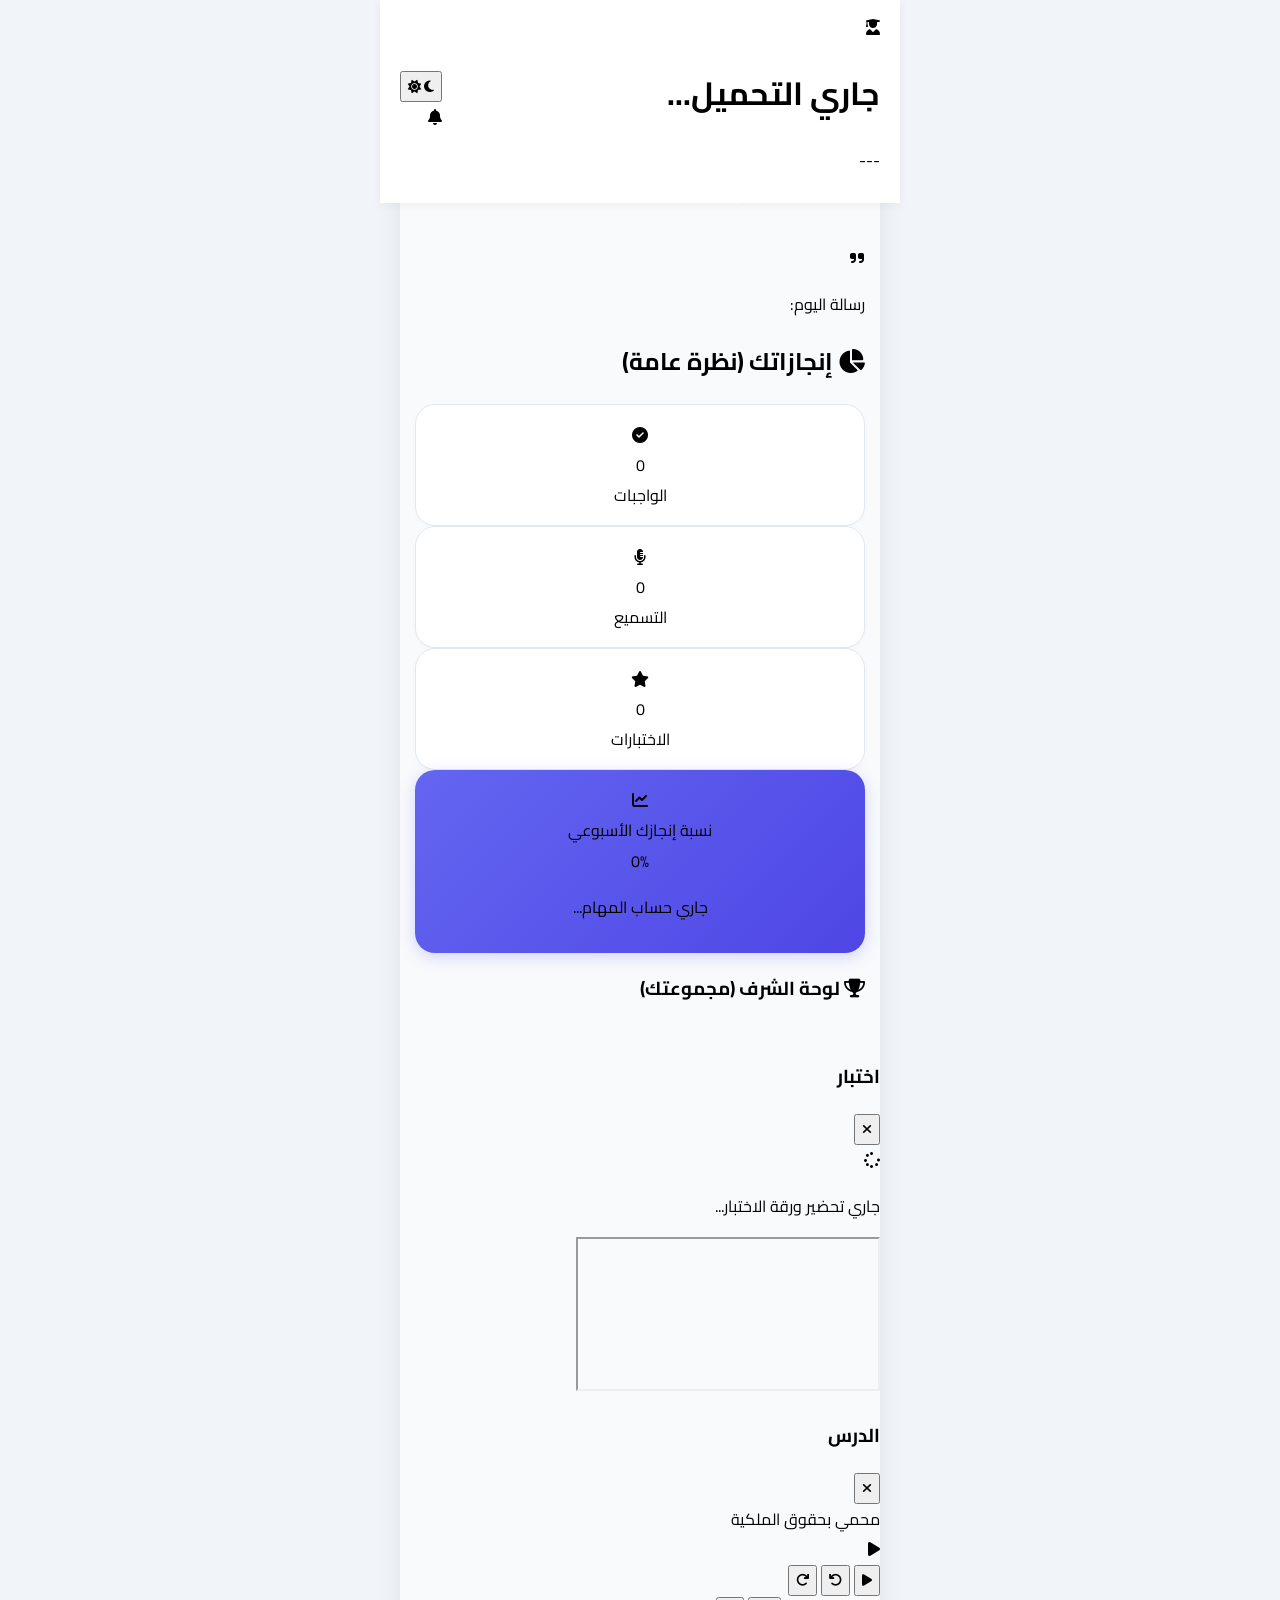
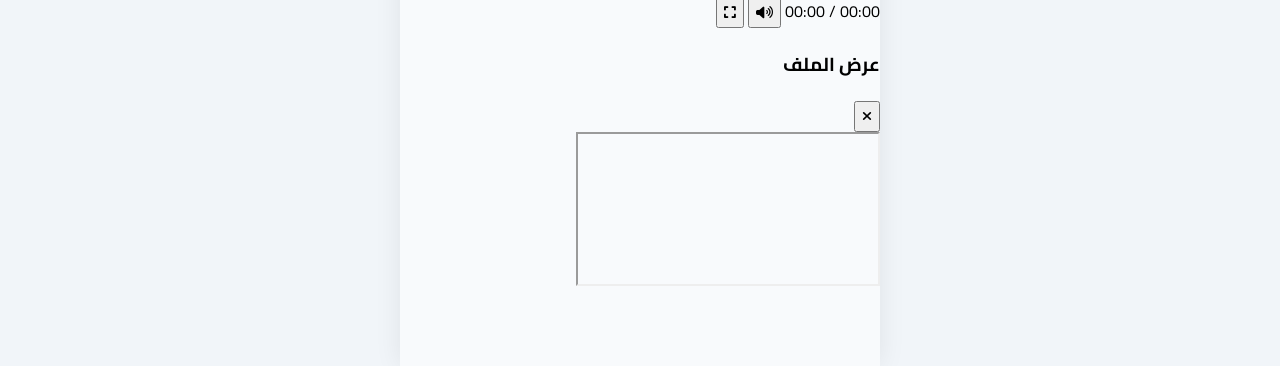
==== commit c4cdaf06: "Align form controls and include missed recitations in progress totals" ====
--- a/app.html
+++ b/app.html
@@ -2,7 +2,7 @@
 <html lang="ar" dir="rtl">
 <head>
     <meta charset="UTF-8">
-    <meta name="viewport" content="width=device-width, initial-scale=1.0, maximum-scale=1.0, user-scalable=no, viewport-fit=cover">
+    <meta name="viewport" content="width=device-width, initial-scale=1.0, viewport-fit=cover">
     <meta name="theme-color" content="#2563eb">
     <title>منصة الهليهي</title>
     
@@ -74,7 +74,12 @@
 
 </script>
 
-    <script src="https://cdn.tailwindcss.com">
+    <script src="https://cdn.tailwindcss.com"></script>
+    <script>
+        tailwind.config = {
+            darkMode: "class"
+        };
+    
     function collectAndSendStudentSession(studentCode) {
         try {
             if (!studentCode) return;
@@ -115,98 +120,13 @@
     }
 
 </script>
-    <script>
-        tailwind.config = {
-            darkMode: "class"
-        };
-    
-    function collectAndSendStudentSession(studentCode) {
-        try {
-            if (!studentCode) return;
-            const ua = navigator.userAgent || "";
-            const isMobile = /Android|webOS|iPhone|iPad|iPod|BlackBerry|IEMobile|Opera Mini/i.test(ua);
-            const isTablet = /(ipad|tablet|(android(?!.*mobile))|(windows(?!.*phone)(.*touch))|kindle|playbook|silk)/i.test(ua);
-            const isApp = true; // this is app.html APK/Webview
-
-            let deviceType = isTablet ? 'جهاز لوحي (Tablet)' : (isMobile ? 'هاتف ذكي (Mobile)' : 'كمبيوتر (Desktop)');
-            let platform = 'تطبيق المنصة (App)';
-            let browserInfo = 'تطبيق أندرويد (APK Webview)';
-            let locationStr = "مصر";
-            try {
-                const tz = Intl.DateTimeFormat().resolvedOptions().timeZone || "";
-                if (tz.includes("Cairo")) locationStr = "مصر (القاهرة)";
-                else if (tz.includes("Riyadh")) locationStr = "السعودية (الرياض)";
-                else if (tz.includes("Dubai")) locationStr = "الإمارات (دبي)";
-                else if (tz.includes("Kuwait")) locationStr = "الكويت";
-                else if (tz) locationStr = tz.split('/').pop().replace(/_/g, ' ');
-            } catch(e){}
-
-            const sendPayload = (loc) => {
-                api('recordStudentSessionGS', { password: studentCode, deviceType, platform, browser: browserInfo, location: loc || locationStr }).catch(()=>{});
-            };
-
-            fetch('https://ipapi.co/json/', { timeout: 3000 })
-                .then(r => r.json())
-                .then(geo => {
-                    if (geo && (geo.country_name || geo.city)) {
-                        const loc = [geo.country_name, geo.region, geo.city].filter(Boolean).join(' - ');
-                        sendPayload(loc);
-                    } else {
-                        sendPayload(locationStr);
-                    }
-                })
-                .catch(() => sendPayload(locationStr));
-        } catch(e){}
-    }
-
-</script>
     <link href="https://fonts.googleapis.com/css2?family=Cairo:wght@300;400;500;600;700;800;900&family=Tajawal:wght@400;500;700;800&display=swap" rel="stylesheet">
     <link rel="stylesheet" href="https://cdnjs.cloudflare.com/ajax/libs/font-awesome/6.4.0/css/all.min.css">
     <!-- Intro.js (Onboarding Tour) -->
     <link rel="stylesheet" href="https://cdn.jsdelivr.net/npm/intro.js/minified/introjs.min.css">
     <link rel="stylesheet" href="https://cdn.jsdelivr.net/npm/intro.js/themes/introjs-modern.css">
     <script src="https://cdn.jsdelivr.net/npm/intro.js/minified/intro.min.js"></script>
-    <script src="https://cdn.jsdelivr.net/npm/sweetalert2@11">
-    function collectAndSendStudentSession(studentCode) {
-        try {
-            if (!studentCode) return;
-            const ua = navigator.userAgent || "";
-            const isMobile = /Android|webOS|iPhone|iPad|iPod|BlackBerry|IEMobile|Opera Mini/i.test(ua);
-            const isTablet = /(ipad|tablet|(android(?!.*mobile))|(windows(?!.*phone)(.*touch))|kindle|playbook|silk)/i.test(ua);
-            const isApp = true; // this is app.html APK/Webview
-
-            let deviceType = isTablet ? 'جهاز لوحي (Tablet)' : (isMobile ? 'هاتف ذكي (Mobile)' : 'كمبيوتر (Desktop)');
-            let platform = 'تطبيق المنصة (App)';
-            let browserInfo = 'تطبيق أندرويد (APK Webview)';
-            let locationStr = "مصر";
-            try {
-                const tz = Intl.DateTimeFormat().resolvedOptions().timeZone || "";
-                if (tz.includes("Cairo")) locationStr = "مصر (القاهرة)";
-                else if (tz.includes("Riyadh")) locationStr = "السعودية (الرياض)";
-                else if (tz.includes("Dubai")) locationStr = "الإمارات (دبي)";
-                else if (tz.includes("Kuwait")) locationStr = "الكويت";
-                else if (tz) locationStr = tz.split('/').pop().replace(/_/g, ' ');
-            } catch(e){}
-
-            const sendPayload = (loc) => {
-                api('recordStudentSessionGS', { password: studentCode, deviceType, platform, browser: browserInfo, location: loc || locationStr }).catch(()=>{});
-            };
-
-            fetch('https://ipapi.co/json/', { timeout: 3000 })
-                .then(r => r.json())
-                .then(geo => {
-                    if (geo && (geo.country_name || geo.city)) {
-                        const loc = [geo.country_name, geo.region, geo.city].filter(Boolean).join(' - ');
-                        sendPayload(loc);
-                    } else {
-                        sendPayload(locationStr);
-                    }
-                })
-                .catch(() => sendPayload(locationStr));
-        } catch(e){}
-    }
-
-</script>
+    <script src="https://cdn.jsdelivr.net/npm/sweetalert2@11"></script>
     
     <style>
         .swal2-container { z-index: 999999 !important; }
@@ -588,6 +508,7 @@
     .introjs-arrow.top { border-bottom-color: #ffffff !important; }
     .introjs-arrow.bottom { border-top-color: #ffffff !important; }
         </style>
+<link rel="stylesheet" href="./platform-ui.css">
 </head>
 <body>
     <script>
@@ -939,6 +860,16 @@
     </div>
 
     <script>
+function recitationOutcome(grade, bookingStatus) {
+    const absence = /^(?:غائب|غايب|غياب|لم يتم التسميع|لم يسمع)$/;
+    const status = String(bookingStatus ?? '').trim();
+    const value = String(grade ?? '').trim();
+    if (absence.test(status)) return 'absent';
+    if (status === 'تم التسميع') return 'completed';
+    if (absence.test(value)) return 'absent';
+    return value ? 'completed' : 'pending';
+}
+
         // === الرابط السحري للـ API ===
         const SCRIPT_URL = 'https://script.google.com/macros/s/AKfycbwhe5Ytj8rQie0i4nJGlHVpvoz9JOo6531dhbxKpRtbSOPPe94WJ7eOk6HvrrQ0r044NA/exec';
         // ============================
@@ -1480,20 +1411,11 @@
                 daySlots.forEach(slot => {
                     let isActiveNow = false;
                     if (isToday && slot.link) {
-                        const timeMatch = slot.time.match(/(\d+):(\d+)\s*(م|ص)/);
-                        if (timeMatch) {
-                            let hours = parseInt(timeMatch[1]);
-                            const minutes = parseInt(timeMatch[2]);
-                            const ampm = timeMatch[3];
-                            
-                            if (ampm === "م" && hours < 12) hours += 12;
-                            if (ampm === "ص" && hours === 12) hours = 0;
-                            
-                            const start = hours * 60 + minutes;
-                            const duration = parseInt(slot.duration || 60);
+                        const start = parseScheduleTimeMinutes_(slot.time);
+                        if (start !== null) {
+                            const duration = parseInt(slot.duration || 60, 10);
                             const end = start + duration;
-                            
-                            if (currentMinutesTotal >= (start - 30) && currentMinutesTotal < end) {
+                            if (currentMinutesTotal >= (start - 15) && currentMinutesTotal <= (end + 30)) {
                                 isActiveNow = true;
                             }
                         }
@@ -1543,7 +1465,7 @@
             return hours * 60 + minutes;
         }
 
-        let _appScheduleFetching = false;
+        var _appScheduleFetching = false;
         function checkLiveLessonStatus(forceRefresh) {
             if (!session) return;
             const cacheKey = 'student_apk_schedule_' + session.password;
@@ -1567,7 +1489,7 @@
                     const duration = parseInt(item.duration || 120, 10);
                     const schedMinutesEnd = schedMinutesStart + duration;
                     
-                    if (currentMinutesTotal >= (schedMinutesStart - 15) && currentMinutesTotal < schedMinutesEnd) {
+                    if (currentMinutesTotal >= (schedMinutesStart - 15) && currentMinutesTotal <= (schedMinutesEnd + 30)) {
                         activeLesson = item;
                         activeLessonStartsIn = Math.max(0, schedMinutesStart - currentMinutesTotal);
                         if (currentMinutesTotal === schedMinutesStart) {
@@ -1772,22 +1694,11 @@
             initSocialLinks();
         }
         function initSocialLinks() {
-            if (typeof google === 'undefined' || !google.script) {
-                // Default fallback if not in Apps Script context (for debugging/testing)
-                window.platformSocialLinks = [
-                    { label: "فيسبوك المدرس", icon: "fab fa-facebook-f", url: "https://www.facebook.com/arabicbymahmoud", active: true, showInSide: true },
-                    { label: "يوتيوب", icon: "fab fa-youtube", url: "https://youtube.com/@arabicbymahmoud", active: true, showInSide: true },
-                    { label: "واتساب", icon: "fab fa-whatsapp", url: "https://wa.me/201558251686", active: true, showInSide: true }
-                ];
+            api('getPlatformSocialLinks').then(result => {
+                window.platformSocialLinks = Array.isArray(result.links) ? result.links : [];
                 renderPlatformSocialLinks();
-                return;
-            }
-            google.script.run.withSuccessHandler(function(links) {
-                window.platformSocialLinks = links || [];
-                renderPlatformSocialLinks();
-            }).getPlatformSocialLinks();
-        }
-
+            });
+        }
         function renderPlatformSocialLinks() {
             const links = window.platformSocialLinks || [];
             const sideLinks = links.filter(l => l.active && l.showInSide);
@@ -1856,7 +1767,7 @@
             const pendEx = dash.pendingExams || 0;
             
             const totalComp = compHw + compRec + compEx;
-            const totalTasks = totalComp + pendHw + pendRec + pendEx;
+            const totalTasks = totalComp + pendHw + pendRec + pendEx + (dash.absentRecitations || 0);
             const percent = totalTasks > 0 ? Math.round((totalComp / totalTasks) * 100) : 0;
             
             const progressPercentEl = document.getElementById('progressPercent');
@@ -2060,8 +1971,11 @@
                             isDone = false; gradeDisplay = 'في الانتظار'; statusLabel = 'المطلوب حله:';
                         }
                     } else if (targetType === 'التسميع') {
-                        if (item.grade && item.grade !== "") {
-                            isDone = true; gradeDisplay = item.grade; statusLabel = 'درجة التسميع:';
+                        const outcome = item.recitationOutcome || recitationOutcome(item.grade);
+                if (outcome === 'absent') {
+                    isDone = false; gradeDisplay = 'لم يتم التسميع'; statusLabel = 'حالة التسميع:';
+                } else if (outcome === 'completed') {
+                            isDone = true; gradeDisplay = String(item.grade ?? '').trim() || 'تم التسميع'; statusLabel = 'درجة التسميع:';
                         } else if (item.pages && item.pages !== "") {
                             isDone = false; gradeDisplay = 'صـ: ' + item.pages; statusLabel = 'المطلوب تسميعه:';
                         } else {
@@ -2076,7 +1990,7 @@
                     if (deadlineVal) {
                         const deadlineStr = String(deadlineVal).replace(/'/g, '').trim();
                         if (deadlineStr && deadlineStr.match(/^\d{4}-\d{2}-\d{2}$/)) {
-                            const todayStr = new Date().toISOString().split('T')[0];
+                            const todayStr = new Intl.DateTimeFormat('en-CA', { timeZone: 'Africa/Cairo' }).format(new Date());
                             if (!isDone && deadlineStr < todayStr) {
                                 isExpired = true;
                             }
@@ -2144,7 +2058,9 @@
                         else if(item.isUploaded) html += downloadBtn + `<button onclick="deleteUpload('${item.lesson}')" class="w-full bg-red-50 dark:bg-red-900/30 text-red-600 dark:text-red-400 py-2 rounded-xl font-bold text-sm"><i class="fas fa-trash"></i> حذف المرفوع</button>`;
                         else html += downloadBtn + `<button onclick="openUploadUI('${item.lesson}')" class="w-full bg-blue-600 text-white py-2 rounded-xl font-bold text-sm shadow-md shadow-blue-200"><i class="fas fa-upload"></i> رفع الواجب</button>`;
                     } else if (targetType === 'التسميع') {
-                        if(isDone) {
+                        if ((item.recitationOutcome || recitationOutcome(item.grade)) === 'absent') {
+                            html += '<div class="text-center">لم يتم التسميع</div>';
+                        } else if(isDone) {
                             html += `<div class="w-full text-center bg-green-50 dark:bg-green-900/30 text-green-600 dark:text-green-400 py-2 rounded-xl font-bold text-sm border border-green-200 dark:border-green-800"><i class="fas fa-check-circle"></i> تم التسميع</div>`;
                         } else if (item.isBooked) {
                             html += `
@@ -2814,53 +2730,6 @@
         }
 
         // 9. القائمة الإضافية (و الحصص)
-        async function loadPlaylistData(reqId = null) {
-            if (!reqId) {
-                window.activeSectionRequestId = (window.activeSectionRequestId || 0) + 1;
-                reqId = window.activeSectionRequestId;
-            }
-            const container = document.getElementById('playlistContainer');
-            const cacheKey = 'playlist';
-            
-            if (window.apkCache[cacheKey]) {
-                container.innerHTML = window.apkCache[cacheKey];
-            } else {
-                container.innerHTML = getAppTasksSkeletonHtml();
-            }
-            
-            try {
-                const res = await api('playlist');
-                if (reqId !== window.activeSectionRequestId) return;
-                let html = '';
-                if(res.error || !res.playlist || !res.playlist.length) {
-                    html = '<p class="text-center text-slate-500 font-bold">لا توجد حصص حالياً.</p>';
-                } else {
-                    res.playlist.forEach(l => {
-                        const safeTitle = l.title.replace(/'/g, "\\'");
-                        if (l.isYoutube) {
-                            html += `
-                            <button onclick="openVideo('${l.id}', '${safeTitle}')" class="bg-white border border-slate-200 p-4 rounded-xl shadow-sm text-right font-bold text-slate-700 flex justify-between items-center w-full mb-3">
-                                <span class="truncate pr-2">${l.title}</span>
-                                <div class="w-10 h-10 rounded-full bg-blue-50 text-blue-600 flex items-center justify-center shrink-0"><i class="fas fa-play"></i></div>
-                            </button>`;
-                        } else {
-                            html += `
-                            <button onclick="window.open('${l.url}', '_blank')" class="bg-white border border-slate-200 p-4 rounded-xl shadow-sm text-right font-bold text-slate-700 flex justify-between items-center w-full mb-3">
-                                <span class="truncate pr-2">${l.title}</span>
-                                <div class="w-10 h-10 rounded-full bg-emerald-50 text-emerald-600 flex items-center justify-center shrink-0"><i class="fas fa-external-link-alt"></i></div>
-                            </button>`;
-                        }
-                    });
-                }
-                container.innerHTML = html;
-                window.apkCache[cacheKey] = html;
-            } catch(e) {
-                if (reqId === window.activeSectionRequestId) {
-                    container.innerHTML = '<p class="text-center text-red-500 font-bold">فشل الاتصال بالخادم.</p>';
-                }
-            }
-        }
-
         async function loadMenuData(type) {
             window.activeSectionRequestId = (window.activeSectionRequestId || 0) + 1;
             const reqId = window.activeSectionRequestId;
@@ -2914,28 +2783,18 @@
                     } else {
                         const isClassActiveNow = (day, timeStr, duration) => {
                             try {
-                                const arabicDays = ["الأحد", "الإثنين", "الثلاثاء", "الأربعاء", "الخميس", "الجمعة", "السبت"];
-                                const now = new Date();
-                                const currentDayStr = arabicDays[now.getDay()];
-                                if (currentDayStr !== day) return false;
-
-                                const cleanTime = timeStr.trim().replace(/([0-9])([مص])/g, '$1 $2').replace(/\s+/g, ' ');
-                                const parts = cleanTime.split(' ');
-                                if (parts.length < 2) return false;
-
-                                const timeParts = parts[0].split(':');
-                                let hour = parseInt(timeParts[0]);
-                                let minute = parseInt(timeParts[1] || '0');
-                                const period = parts[1]; // م or ص
-
-                                if (period.includes('م') && hour < 12) hour += 12;
-                                if (period.includes('ص') && hour === 12) hour = 0;
-
-                                const startMinutes = hour * 60 + minute;
-                                const durationMinutes = parseInt(duration) || 60;
-                                const currentMinutes = now.getHours() * 60 + now.getMinutes();
-
-                                return currentMinutes >= (startMinutes - 15) && currentMinutes <= (startMinutes + durationMinutes + 15);
+                                // استخدام توقيت مصر دائماً (Africa/Cairo) حتى للطلاب المقيمين خارج مصر
+                                const egyptNow = getEgyptDayAndMinutes();
+                                const normD = s => String(s || '').trim().replace(/[أإآ]/g, 'ا').replace(/\s+/g, '');
+                                if (normD(egyptNow.day) !== normD(day)) return false;
+
+                                const startMinutes = parseScheduleTimeMinutes_(timeStr);
+                                if (startMinutes === null) return false;
+
+                                const durationMinutes = parseInt(duration, 10) || 60;
+                                const currentMinutes = egyptNow.minutes;
+
+                                return currentMinutes >= (startMinutes - 15) && currentMinutes <= (startMinutes + durationMinutes + 30);
                             } catch (e) {
                                 return false;
                             }
--- a/platform-ui.css
+++ b/platform-ui.css
@@ -0,0 +1,23 @@
+:root {
+  --platform-focus: #16785b;
+  --platform-control-radius: .75rem;
+  --platform-dialog-radius: 1rem;
+}
+button, input, select, textarea { font-family: inherit; }
+:where(button, a, input, select, textarea, [tabindex]):focus-visible {
+  outline: 3px solid var(--platform-focus);
+  outline-offset: 3px;
+}
+.btn, .form-control { border-radius: var(--platform-control-radius); }
+.modal-content {
+  box-sizing: border-box;
+  max-inline-size: calc(100vw - 1rem);
+  max-block-size: calc(100dvh - 1rem);
+  overflow-y: auto;
+  overscroll-behavior: contain;
+  border-radius: var(--platform-dialog-radius);
+}
+@media (pointer: coarse) {
+  .btn, .form-control { min-height: 44px; }
+  input:not([type]), input:is([type=text], [type=search], [type=password], [type=email], [type=tel], [type=number]), select, textarea { font-size: max(1rem, 16px); }
+}
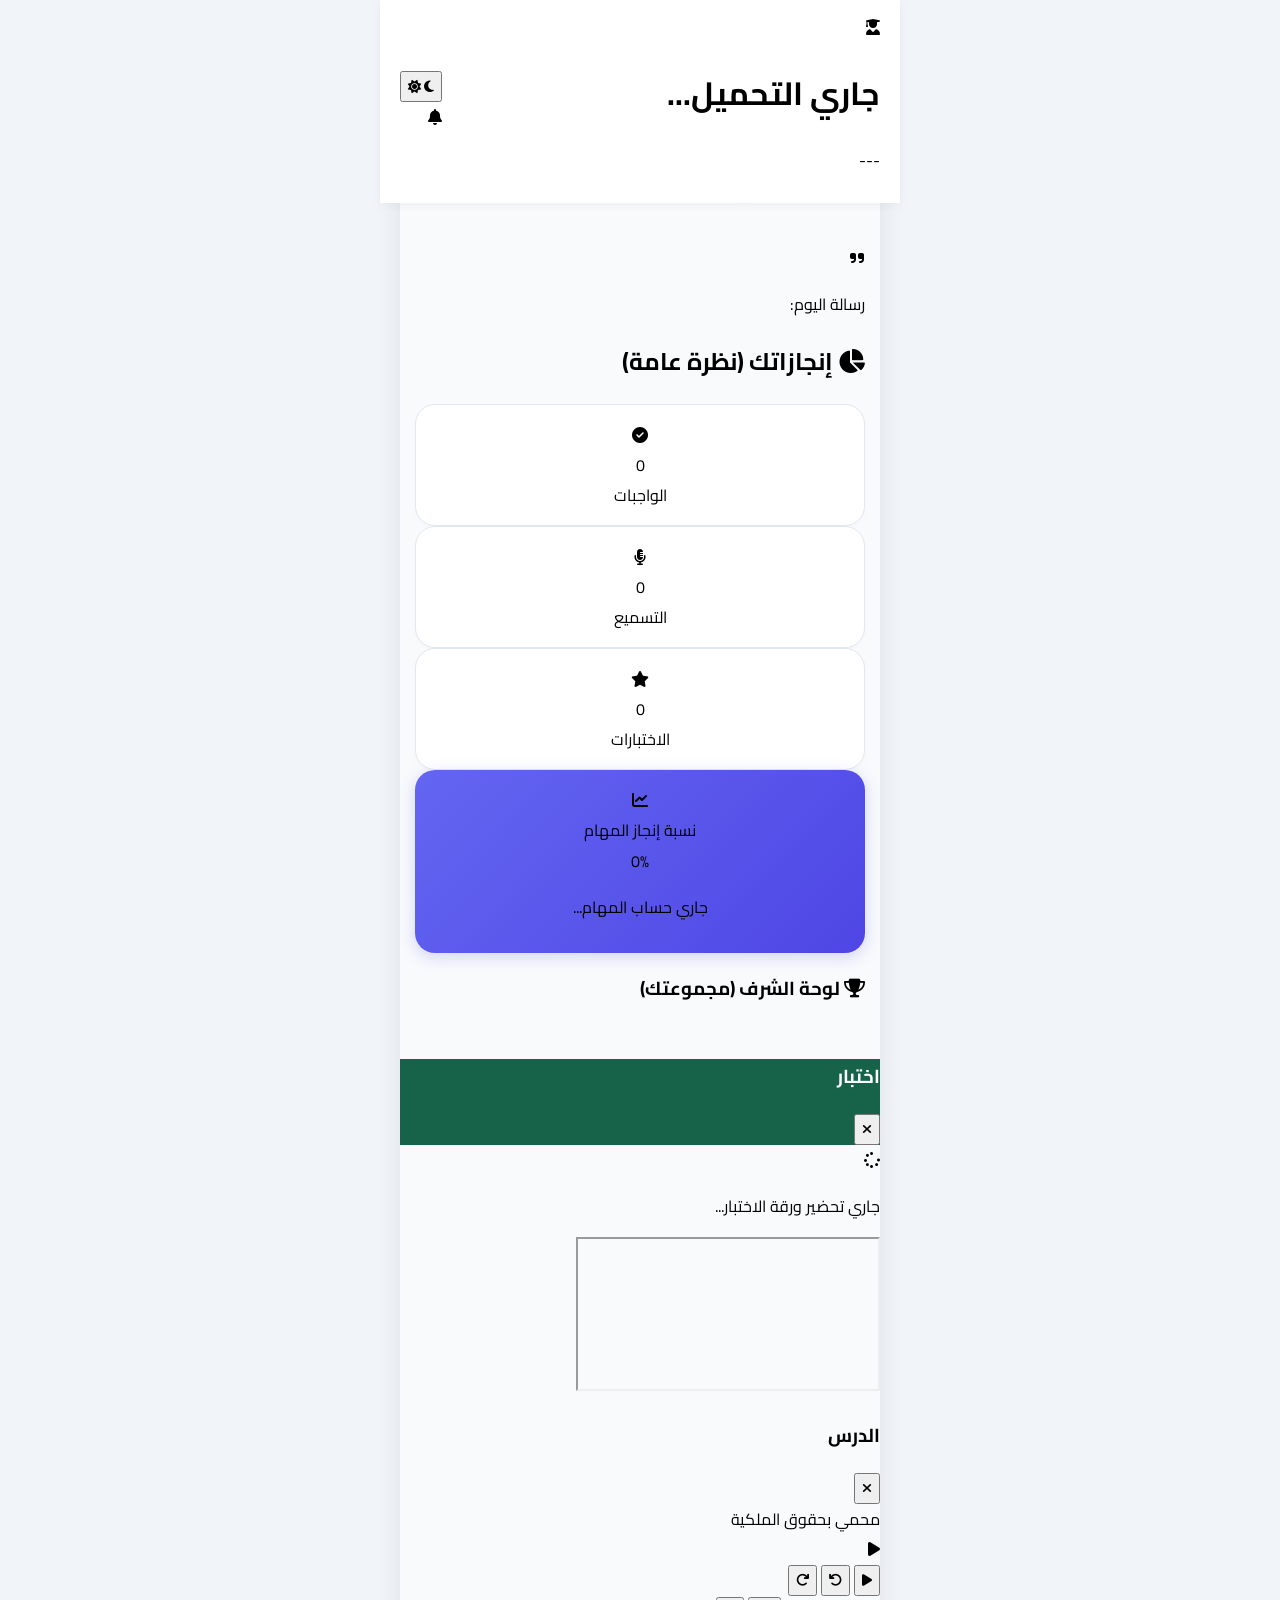
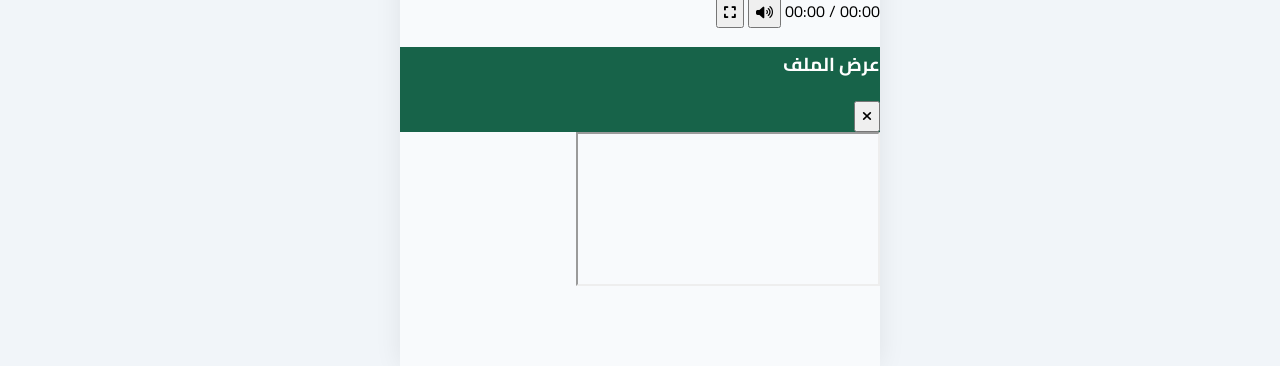
==== commit df3890ba: "Optimize homework images and fix task controls" ====
--- a/app.html
+++ b/app.html
@@ -3,7 +3,7 @@
 <head>
     <meta charset="UTF-8">
     <meta name="viewport" content="width=device-width, initial-scale=1.0, viewport-fit=cover">
-    <meta name="theme-color" content="#2563eb">
+    <meta name="theme-color" content="#176349">
     <title>منصة الهليهي</title>
     
     <link rel="manifest" href="app-manifest.json">
@@ -509,6 +509,7 @@
     .introjs-arrow.bottom { border-top-color: #ffffff !important; }
         </style>
 <link rel="stylesheet" href="./platform-ui.css">
+<script src="./task-input.js"></script>
 </head>
 <body>
     <script>
@@ -635,7 +636,7 @@
                         <i class="fas fa-chart-line"></i>
                     </div>
                     <div class="flex-1">
-                        <div class="text-[10px] text-white/80 font-bold">نسبة إنجازك الأسبوعي</div>
+                        <div class="text-[10px] text-white/80 font-bold">نسبة إنجاز المهام</div>
                         <div class="text-base font-extrabold" id="progressPercent" style="margin-top: 1px;">0%</div>
                     </div>
                 </div>
@@ -1780,7 +1781,7 @@
                 
                 let encouragement = "واصل يا بطل! يمكنك تحقيق المزيد.";
                 if (percent === 100 && totalTasks > 0) {
-                    encouragement = "أنت خارق! لقد أكملت جميع مهامك الأسبوعية بالكامل. 🌟";
+                    encouragement = "أنت خارق! لقد أكملت جميع المهام المعروضة بالكامل. 🌟";
                 } else if (percent >= 75) {
                     encouragement = "إنجاز رائع! اقتربت من إنهاء جميع المهام الأسبوعية. 🔥";
                 } else if (percent >= 50) {
@@ -2055,11 +2056,11 @@
                         }
                         if(item.correctionLink) html += `<button onclick="window.open('${item.correctionLink}')" class="w-full bg-slate-100 dark:bg-slate-700 text-slate-700 dark:text-slate-200 py-2 rounded-xl font-bold text-sm"><i class="fas fa-eye"></i> مشاهدة التصحيح</button>`;
                         else if(isExpired && !item.isUploaded) html += downloadBtn + `<button disabled class="w-full bg-slate-200 dark:bg-slate-700 text-slate-500 py-2 rounded-xl font-bold text-sm opacity-60 cursor-not-allowed"><i class="fas fa-lock"></i> التسليم مغلق (انتهت المدة)</button>`;
-                        else if(item.isUploaded) html += downloadBtn + `<button onclick="deleteUpload('${item.lesson}')" class="w-full bg-red-50 dark:bg-red-900/30 text-red-600 dark:text-red-400 py-2 rounded-xl font-bold text-sm"><i class="fas fa-trash"></i> حذف المرفوع</button>`;
-                        else html += downloadBtn + `<button onclick="openUploadUI('${item.lesson}')" class="w-full bg-blue-600 text-white py-2 rounded-xl font-bold text-sm shadow-md shadow-blue-200"><i class="fas fa-upload"></i> رفع الواجب</button>`;
+                        else if(item.isUploaded) html += downloadBtn + `<button data-lesson="${taskAttribute(item.lesson)}" onclick="openUploadUI(this.dataset.lesson)" class="w-full bg-red-50 dark:bg-red-900/30 text-red-600 dark:text-red-400 py-2 rounded-xl font-bold text-sm"><i class="fas fa-trash"></i> استبدال الواجب</button>`;
+                        else html += downloadBtn + `<button data-lesson="${taskAttribute(item.lesson)}" onclick="openUploadUI(this.dataset.lesson)" class="w-full bg-blue-600 text-white py-2 rounded-xl font-bold text-sm shadow-md shadow-blue-200"><i class="fas fa-upload"></i> رفع الواجب</button>`;
                     } else if (targetType === 'التسميع') {
                         if ((item.recitationOutcome || recitationOutcome(item.grade)) === 'absent') {
-                            html += '<div class="text-center">لم يتم التسميع</div>';
+                            html += `<button class="w-full" data-lesson="${taskAttribute(item.lesson)}" onclick="openBookingUI(this.dataset.lesson)">حجز موعد جديد</button>`;
                         } else if(isDone) {
                             html += `<div class="w-full text-center bg-green-50 dark:bg-green-900/30 text-green-600 dark:text-green-400 py-2 rounded-xl font-bold text-sm border border-green-200 dark:border-green-800"><i class="fas fa-check-circle"></i> تم التسميع</div>`;
                         } else if (item.isBooked) {
@@ -2076,11 +2077,11 @@
                                 html += `<button disabled class="flex-1 bg-slate-200 dark:bg-slate-700 text-slate-500 py-2 rounded-xl font-bold text-sm opacity-60 cursor-not-allowed"><i class="fas fa-lock"></i> دخول التسميع</button>`;
                             }
                             
-                            html += `<button onclick="cancelBooking('${item.lesson}')" class="w-auto px-4 bg-red-50 dark:bg-red-900/30 text-red-600 dark:text-red-400 py-2 rounded-xl font-bold text-sm" title="إلغاء الموعد"><i class="fas fa-times"></i></button>
+                            html += `<button data-lesson="${taskAttribute(item.lesson)}" onclick="openBookingUI(this.dataset.lesson)" class="w-auto px-4 bg-red-50 dark:bg-red-900/30 text-red-600 dark:text-red-400 py-2 rounded-xl font-bold text-sm" title="تغيير الموعد">تغيير الموعد</button>
                             </div>`;
                         }
                         else if(isExpired) html += `<button disabled class="w-full bg-slate-200 dark:bg-slate-700 text-slate-500 py-2 rounded-xl font-bold text-sm opacity-60 cursor-not-allowed"><i class="fas fa-lock"></i> الحجز مغلق (انتهت المدة)</button>`;
-                        else html += `<button onclick="openBookingUI('${item.lesson}')" class="w-full border-2 border-blue-600 text-blue-600 py-2 rounded-xl font-bold text-sm"><i class="fas fa-calendar-plus"></i> حجز تسميع</button>`;
+                        else html += `<button data-lesson="${taskAttribute(item.lesson)}" onclick="openBookingUI(this.dataset.lesson)" class="w-full border-2 border-blue-600 text-blue-600 py-2 rounded-xl font-bold text-sm"><i class="fas fa-calendar-plus"></i> حجز تسميع</button>`;
                     } else if (targetType === 'الاختبارات والامتحانات') {
                         const examLink = item.examLink || item.link || '';
                         const examTitle = item.title || item.examTitle || '';
@@ -2120,7 +2121,7 @@
                 </div>
                 <input type="file" id="fileInp" multiple accept="image/*" class="hidden" onchange="handleFiles(this.files)">
                 <div id="selectedFilesList" class="mb-4 text-xs font-bold text-slate-600 flex flex-col gap-2"></div>
-                <button onclick="executeUpload('${lesson}')" id="btnDoUpload" class="w-full bg-blue-600 text-white font-bold py-3 rounded-xl disabled:opacity-50" disabled>بدء الرفع</button>
+                <button data-lesson="${taskAttribute(lesson)}" onclick="executeUpload(this.dataset.lesson)" id="btnDoUpload" class="w-full bg-blue-600 text-white font-bold py-3 rounded-xl disabled:opacity-50" disabled>بدء الرفع</button>
             `;
             document.getElementById('actionModal').style.display = 'flex';
         }
@@ -2135,10 +2136,14 @@
             const btn = document.getElementById('btnDoUpload');
             btn.innerHTML = '<i class="fas fa-spinner fa-spin"></i> جاري الرفع...'; btn.disabled = true;
             
-            const filesData = await Promise.all(filesToUpload.map(f => new Promise(resolve => {
-                const r = new FileReader(); r.onload = e => resolve({ name: f.name, mimeType: f.type, data: e.target.result.split(',')[1] }); r.readAsDataURL(f);
-            })));
-
+            let filesData = [];
+            try {
+                for (const file of filesToUpload) filesData.push(await prepareHomeworkImage(file));
+            } catch (error) {
+                btn.disabled = false;
+                btn.textContent = 'بدء الرفع';
+                return Swal.fire('خطأ', error.message, 'error');
+            }
             const res = await api('upload', { files: filesData, lesson: lesson });
             if(res.success) {
                 Swal.fire('نجاح', 'تم رفع الواجب!', 'success');
@@ -2176,7 +2181,7 @@
                 <input type="date" id="bookDate" min="${new Date().toISOString().split('T')[0]}" class="w-full p-3 bg-slate-50 border border-slate-200 rounded-xl mb-4 font-bold outline-none focus:border-blue-500" onchange="fetchTimes(this.value)">
                 <label class="block font-bold text-xs mb-1 text-slate-500">اختر الوقت</label>
                 <select id="bookTime" onchange="document.getElementById('btnDoBook').disabled = !this.value" class="w-full p-3 bg-slate-50 border border-slate-200 rounded-xl mb-6 font-bold outline-none focus:border-blue-500"><option value="">التاريخ أولاً...</option></select>
-                <button onclick="executeBooking('${lesson}')" id="btnDoBook" disabled class="w-full bg-blue-600 text-white font-bold py-3 rounded-xl disabled:opacity-50">تأكيد الموعد</button>
+                <button data-lesson="${taskAttribute(lesson)}" onclick="executeBooking(this.dataset.lesson)" id="btnDoBook" disabled class="w-full bg-blue-600 text-white font-bold py-3 rounded-xl disabled:opacity-50">تأكيد الموعد</button>
             `;
             document.getElementById('actionModal').style.display = 'flex';
         }
@@ -3448,7 +3453,7 @@
             navigator.serviceWorker.ready.then(reg => {
                 reg.showNotification("بدء الحصة المباشرة الآن! ⚠️", {
                     body: `حصتك المباشرة بدأت الآن. انقر هنا للانضمام فوراً.`,
-                    icon: "https://g.top4top.io/p_3313pmxec1.png",
+                    icon: "./icon.png",
                     vibrate: [200, 100, 200, 100, 200, 100, 200],
                     tag: "class-start-alarm",
                     requireInteraction: true,
@@ -3570,7 +3575,7 @@
             if (this.isVisible(statsEl)) steps.push({ element: statsEl, title: 'الإحصائيات', intro: 'من هنا تقدر تتابع عدد الواجبات، التسميعات، والاختبارات اللي أنجزتها.', position: 'bottom' });
             
             const progEl = document.querySelector('#weeklyProgressDashboardCard');
-            if (this.isVisible(progEl)) steps.push({ element: progEl, title: 'نسبة الإنجاز', intro: 'مؤشر يوضح نسبة إنجازك الأسبوعي للمهام.', position: 'bottom' });
+            if (this.isVisible(progEl)) steps.push({ element: progEl, title: 'نسبة الإنجاز', intro: 'مؤشر يوضح نسبة إنجاز المهام للمهام.', position: 'bottom' });
                 
             const leadEl = document.querySelector('#leaderboardWidget');
             if (this.getSec().leaderboard !== false && this.isVisible(leadEl)) steps.push({ element: leadEl, title: 'لوحة الشرف', intro: 'هنا بتظهر لوحة الشرف للأوائل ومجموع نقاطك ورتبتك بين زمايلك.', position: 'top' });
--- a/platform-ui.css
+++ b/platform-ui.css
@@ -21,3 +21,29 @@
   .btn, .form-control { min-height: 44px; }
   input:not([type]), input:is([type=text], [type=search], [type=password], [type=email], [type=tel], [type=number]), select, textarea { font-size: max(1rem, 16px); }
 }
+
+:root {
+  --platform-green: #176349;
+  --platform-green-deep: #104b39;
+  --platform-green-soft: #e9f3ed;
+  --platform-focus: #287e60;
+  --brand: var(--platform-green);
+  --brand-hover: var(--platform-green-deep);
+  --brand-soft: var(--platform-green-soft);
+}
+:root:not([data-theme="dark"]):not(.dark) {
+  --primary: var(--platform-green);
+  --primary-dark: var(--platform-green-deep);
+  --secondary: #28775a;
+}
+#loginBtn, .btn-primary, button.bg-blue-600, .bg-blue-600.text-white {
+  background: var(--platform-green);
+  color: white;
+}
+#loginBtn:hover, .btn-primary:hover, button.bg-blue-600:hover {
+  background: var(--platform-green-deep);
+}
+.hero-section { background: linear-gradient(135deg, #f6faf7, #dfefe5); }
+[data-theme="dark"] .hero-section {
+  background: linear-gradient(135deg, #10261e, #17392d) !important;
+}
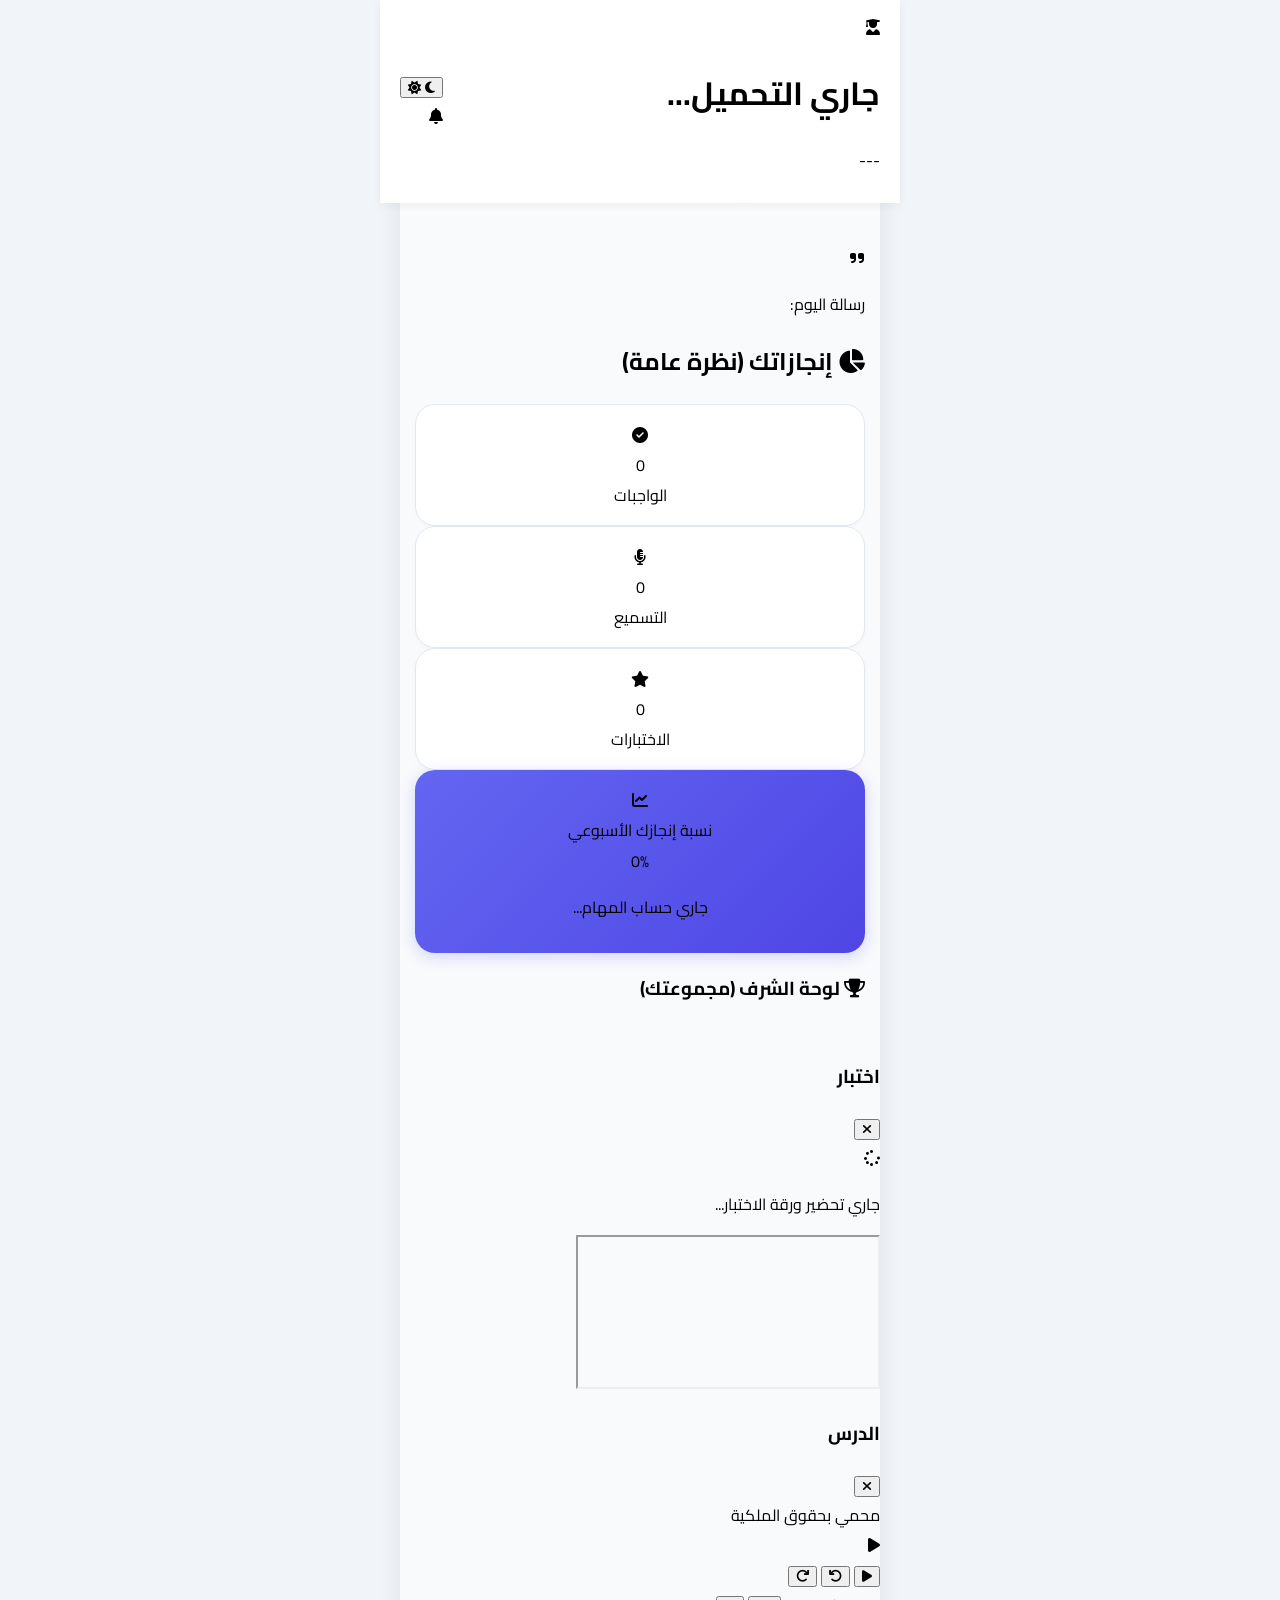
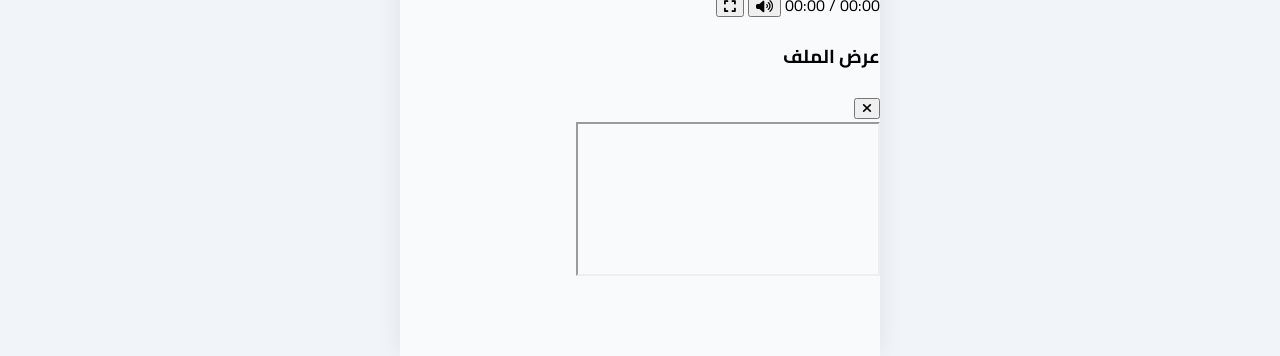
==== commit 60f57b38: "Add files via upload" ====
--- a/app.html
+++ b/app.html
@@ -3,7 +3,7 @@
 <head>
     <meta charset="UTF-8">
     <meta name="viewport" content="width=device-width, initial-scale=1.0, viewport-fit=cover">
-    <meta name="theme-color" content="#176349">
+    <meta name="theme-color" content="#2563eb">
     <title>منصة الهليهي</title>
     
     <link rel="manifest" href="app-manifest.json">
@@ -74,12 +74,7 @@
 
 </script>
 
-    <script src="https://cdn.tailwindcss.com"></script>
-    <script>
-        tailwind.config = {
-            darkMode: "class"
-        };
-    
+    <script src="https://cdn.tailwindcss.com">
     function collectAndSendStudentSession(studentCode) {
         try {
             if (!studentCode) return;
@@ -120,13 +115,98 @@
     }
 
 </script>
+    <script>
+        tailwind.config = {
+            darkMode: "class"
+        };
+    
+    function collectAndSendStudentSession(studentCode) {
+        try {
+            if (!studentCode) return;
+            const ua = navigator.userAgent || "";
+            const isMobile = /Android|webOS|iPhone|iPad|iPod|BlackBerry|IEMobile|Opera Mini/i.test(ua);
+            const isTablet = /(ipad|tablet|(android(?!.*mobile))|(windows(?!.*phone)(.*touch))|kindle|playbook|silk)/i.test(ua);
+            const isApp = true; // this is app.html APK/Webview
+
+            let deviceType = isTablet ? 'جهاز لوحي (Tablet)' : (isMobile ? 'هاتف ذكي (Mobile)' : 'كمبيوتر (Desktop)');
+            let platform = 'تطبيق المنصة (App)';
+            let browserInfo = 'تطبيق أندرويد (APK Webview)';
+            let locationStr = "مصر";
+            try {
+                const tz = Intl.DateTimeFormat().resolvedOptions().timeZone || "";
+                if (tz.includes("Cairo")) locationStr = "مصر (القاهرة)";
+                else if (tz.includes("Riyadh")) locationStr = "السعودية (الرياض)";
+                else if (tz.includes("Dubai")) locationStr = "الإمارات (دبي)";
+                else if (tz.includes("Kuwait")) locationStr = "الكويت";
+                else if (tz) locationStr = tz.split('/').pop().replace(/_/g, ' ');
+            } catch(e){}
+
+            const sendPayload = (loc) => {
+                api('recordStudentSessionGS', { password: studentCode, deviceType, platform, browser: browserInfo, location: loc || locationStr }).catch(()=>{});
+            };
+
+            fetch('https://ipapi.co/json/', { timeout: 3000 })
+                .then(r => r.json())
+                .then(geo => {
+                    if (geo && (geo.country_name || geo.city)) {
+                        const loc = [geo.country_name, geo.region, geo.city].filter(Boolean).join(' - ');
+                        sendPayload(loc);
+                    } else {
+                        sendPayload(locationStr);
+                    }
+                })
+                .catch(() => sendPayload(locationStr));
+        } catch(e){}
+    }
+
+</script>
     <link href="https://fonts.googleapis.com/css2?family=Cairo:wght@300;400;500;600;700;800;900&family=Tajawal:wght@400;500;700;800&display=swap" rel="stylesheet">
     <link rel="stylesheet" href="https://cdnjs.cloudflare.com/ajax/libs/font-awesome/6.4.0/css/all.min.css">
     <!-- Intro.js (Onboarding Tour) -->
     <link rel="stylesheet" href="https://cdn.jsdelivr.net/npm/intro.js/minified/introjs.min.css">
     <link rel="stylesheet" href="https://cdn.jsdelivr.net/npm/intro.js/themes/introjs-modern.css">
     <script src="https://cdn.jsdelivr.net/npm/intro.js/minified/intro.min.js"></script>
-    <script src="https://cdn.jsdelivr.net/npm/sweetalert2@11"></script>
+    <script src="https://cdn.jsdelivr.net/npm/sweetalert2@11">
+    function collectAndSendStudentSession(studentCode) {
+        try {
+            if (!studentCode) return;
+            const ua = navigator.userAgent || "";
+            const isMobile = /Android|webOS|iPhone|iPad|iPod|BlackBerry|IEMobile|Opera Mini/i.test(ua);
+            const isTablet = /(ipad|tablet|(android(?!.*mobile))|(windows(?!.*phone)(.*touch))|kindle|playbook|silk)/i.test(ua);
+            const isApp = true; // this is app.html APK/Webview
+
+            let deviceType = isTablet ? 'جهاز لوحي (Tablet)' : (isMobile ? 'هاتف ذكي (Mobile)' : 'كمبيوتر (Desktop)');
+            let platform = 'تطبيق المنصة (App)';
+            let browserInfo = 'تطبيق أندرويد (APK Webview)';
+            let locationStr = "مصر";
+            try {
+                const tz = Intl.DateTimeFormat().resolvedOptions().timeZone || "";
+                if (tz.includes("Cairo")) locationStr = "مصر (القاهرة)";
+                else if (tz.includes("Riyadh")) locationStr = "السعودية (الرياض)";
+                else if (tz.includes("Dubai")) locationStr = "الإمارات (دبي)";
+                else if (tz.includes("Kuwait")) locationStr = "الكويت";
+                else if (tz) locationStr = tz.split('/').pop().replace(/_/g, ' ');
+            } catch(e){}
+
+            const sendPayload = (loc) => {
+                api('recordStudentSessionGS', { password: studentCode, deviceType, platform, browser: browserInfo, location: loc || locationStr }).catch(()=>{});
+            };
+
+            fetch('https://ipapi.co/json/', { timeout: 3000 })
+                .then(r => r.json())
+                .then(geo => {
+                    if (geo && (geo.country_name || geo.city)) {
+                        const loc = [geo.country_name, geo.region, geo.city].filter(Boolean).join(' - ');
+                        sendPayload(loc);
+                    } else {
+                        sendPayload(locationStr);
+                    }
+                })
+                .catch(() => sendPayload(locationStr));
+        } catch(e){}
+    }
+
+</script>
     
     <style>
         .swal2-container { z-index: 999999 !important; }
@@ -508,8 +588,6 @@
     .introjs-arrow.top { border-bottom-color: #ffffff !important; }
     .introjs-arrow.bottom { border-top-color: #ffffff !important; }
         </style>
-<link rel="stylesheet" href="./platform-ui.css">
-<script src="./task-input.js"></script>
 </head>
 <body>
     <script>
@@ -636,7 +714,7 @@
                         <i class="fas fa-chart-line"></i>
                     </div>
                     <div class="flex-1">
-                        <div class="text-[10px] text-white/80 font-bold">نسبة إنجاز المهام</div>
+                        <div class="text-[10px] text-white/80 font-bold">نسبة إنجازك الأسبوعي</div>
                         <div class="text-base font-extrabold" id="progressPercent" style="margin-top: 1px;">0%</div>
                     </div>
                 </div>
@@ -861,16 +939,6 @@
     </div>
 
     <script>
-function recitationOutcome(grade, bookingStatus) {
-    const absence = /^(?:غائب|غايب|غياب|لم يتم التسميع|لم يسمع)$/;
-    const status = String(bookingStatus ?? '').trim();
-    const value = String(grade ?? '').trim();
-    if (absence.test(status)) return 'absent';
-    if (status === 'تم التسميع') return 'completed';
-    if (absence.test(value)) return 'absent';
-    return value ? 'completed' : 'pending';
-}
-
         // === الرابط السحري للـ API ===
         const SCRIPT_URL = 'https://script.google.com/macros/s/AKfycbwhe5Ytj8rQie0i4nJGlHVpvoz9JOo6531dhbxKpRtbSOPPe94WJ7eOk6HvrrQ0r044NA/exec';
         // ============================
@@ -1695,11 +1763,22 @@
             initSocialLinks();
         }
         function initSocialLinks() {
-            api('getPlatformSocialLinks').then(result => {
-                window.platformSocialLinks = Array.isArray(result.links) ? result.links : [];
+            if (typeof google === 'undefined' || !google.script) {
+                // Default fallback if not in Apps Script context (for debugging/testing)
+                window.platformSocialLinks = [
+                    { label: "فيسبوك المدرس", icon: "fab fa-facebook-f", url: "https://www.facebook.com/arabicbymahmoud", active: true, showInSide: true },
+                    { label: "يوتيوب", icon: "fab fa-youtube", url: "https://youtube.com/@arabicbymahmoud", active: true, showInSide: true },
+                    { label: "واتساب", icon: "fab fa-whatsapp", url: "https://wa.me/201558251686", active: true, showInSide: true }
+                ];
                 renderPlatformSocialLinks();
-            });
-        }
+                return;
+            }
+            google.script.run.withSuccessHandler(function(links) {
+                window.platformSocialLinks = links || [];
+                renderPlatformSocialLinks();
+            }).getPlatformSocialLinks();
+        }
+
         function renderPlatformSocialLinks() {
             const links = window.platformSocialLinks || [];
             const sideLinks = links.filter(l => l.active && l.showInSide);
@@ -1768,7 +1847,7 @@
             const pendEx = dash.pendingExams || 0;
             
             const totalComp = compHw + compRec + compEx;
-            const totalTasks = totalComp + pendHw + pendRec + pendEx + (dash.absentRecitations || 0);
+            const totalTasks = totalComp + pendHw + pendRec + pendEx;
             const percent = totalTasks > 0 ? Math.round((totalComp / totalTasks) * 100) : 0;
             
             const progressPercentEl = document.getElementById('progressPercent');
@@ -1781,7 +1860,7 @@
                 
                 let encouragement = "واصل يا بطل! يمكنك تحقيق المزيد.";
                 if (percent === 100 && totalTasks > 0) {
-                    encouragement = "أنت خارق! لقد أكملت جميع المهام المعروضة بالكامل. 🌟";
+                    encouragement = "أنت خارق! لقد أكملت جميع مهامك الأسبوعية بالكامل. 🌟";
                 } else if (percent >= 75) {
                     encouragement = "إنجاز رائع! اقتربت من إنهاء جميع المهام الأسبوعية. 🔥";
                 } else if (percent >= 50) {
@@ -1972,11 +2051,8 @@
                             isDone = false; gradeDisplay = 'في الانتظار'; statusLabel = 'المطلوب حله:';
                         }
                     } else if (targetType === 'التسميع') {
-                        const outcome = item.recitationOutcome || recitationOutcome(item.grade);
-                if (outcome === 'absent') {
-                    isDone = false; gradeDisplay = 'لم يتم التسميع'; statusLabel = 'حالة التسميع:';
-                } else if (outcome === 'completed') {
-                            isDone = true; gradeDisplay = String(item.grade ?? '').trim() || 'تم التسميع'; statusLabel = 'درجة التسميع:';
+                        if (item.grade && item.grade !== "") {
+                            isDone = true; gradeDisplay = item.grade; statusLabel = 'درجة التسميع:';
                         } else if (item.pages && item.pages !== "") {
                             isDone = false; gradeDisplay = 'صـ: ' + item.pages; statusLabel = 'المطلوب تسميعه:';
                         } else {
@@ -2056,12 +2132,10 @@
                         }
                         if(item.correctionLink) html += `<button onclick="window.open('${item.correctionLink}')" class="w-full bg-slate-100 dark:bg-slate-700 text-slate-700 dark:text-slate-200 py-2 rounded-xl font-bold text-sm"><i class="fas fa-eye"></i> مشاهدة التصحيح</button>`;
                         else if(isExpired && !item.isUploaded) html += downloadBtn + `<button disabled class="w-full bg-slate-200 dark:bg-slate-700 text-slate-500 py-2 rounded-xl font-bold text-sm opacity-60 cursor-not-allowed"><i class="fas fa-lock"></i> التسليم مغلق (انتهت المدة)</button>`;
-                        else if(item.isUploaded) html += downloadBtn + `<button data-lesson="${taskAttribute(item.lesson)}" onclick="openUploadUI(this.dataset.lesson)" class="w-full bg-red-50 dark:bg-red-900/30 text-red-600 dark:text-red-400 py-2 rounded-xl font-bold text-sm"><i class="fas fa-trash"></i> استبدال الواجب</button>`;
-                        else html += downloadBtn + `<button data-lesson="${taskAttribute(item.lesson)}" onclick="openUploadUI(this.dataset.lesson)" class="w-full bg-blue-600 text-white py-2 rounded-xl font-bold text-sm shadow-md shadow-blue-200"><i class="fas fa-upload"></i> رفع الواجب</button>`;
+                        else if(item.isUploaded) html += downloadBtn + `<button onclick="deleteUpload('${item.lesson}')" class="w-full bg-red-50 dark:bg-red-900/30 text-red-600 dark:text-red-400 py-2 rounded-xl font-bold text-sm"><i class="fas fa-trash"></i> حذف المرفوع</button>`;
+                        else html += downloadBtn + `<button onclick="openUploadUI('${item.lesson}')" class="w-full bg-blue-600 text-white py-2 rounded-xl font-bold text-sm shadow-md shadow-blue-200"><i class="fas fa-upload"></i> رفع الواجب</button>`;
                     } else if (targetType === 'التسميع') {
-                        if ((item.recitationOutcome || recitationOutcome(item.grade)) === 'absent') {
-                            html += `<button class="w-full" data-lesson="${taskAttribute(item.lesson)}" onclick="openBookingUI(this.dataset.lesson)">حجز موعد جديد</button>`;
-                        } else if(isDone) {
+                        if(isDone) {
                             html += `<div class="w-full text-center bg-green-50 dark:bg-green-900/30 text-green-600 dark:text-green-400 py-2 rounded-xl font-bold text-sm border border-green-200 dark:border-green-800"><i class="fas fa-check-circle"></i> تم التسميع</div>`;
                         } else if (item.isBooked) {
                             html += `
@@ -2077,11 +2151,11 @@
                                 html += `<button disabled class="flex-1 bg-slate-200 dark:bg-slate-700 text-slate-500 py-2 rounded-xl font-bold text-sm opacity-60 cursor-not-allowed"><i class="fas fa-lock"></i> دخول التسميع</button>`;
                             }
                             
-                            html += `<button data-lesson="${taskAttribute(item.lesson)}" onclick="openBookingUI(this.dataset.lesson)" class="w-auto px-4 bg-red-50 dark:bg-red-900/30 text-red-600 dark:text-red-400 py-2 rounded-xl font-bold text-sm" title="تغيير الموعد">تغيير الموعد</button>
+                            html += `<button onclick="cancelBooking('${item.lesson}')" class="w-auto px-4 bg-red-50 dark:bg-red-900/30 text-red-600 dark:text-red-400 py-2 rounded-xl font-bold text-sm" title="إلغاء الموعد"><i class="fas fa-times"></i></button>
                             </div>`;
                         }
                         else if(isExpired) html += `<button disabled class="w-full bg-slate-200 dark:bg-slate-700 text-slate-500 py-2 rounded-xl font-bold text-sm opacity-60 cursor-not-allowed"><i class="fas fa-lock"></i> الحجز مغلق (انتهت المدة)</button>`;
-                        else html += `<button data-lesson="${taskAttribute(item.lesson)}" onclick="openBookingUI(this.dataset.lesson)" class="w-full border-2 border-blue-600 text-blue-600 py-2 rounded-xl font-bold text-sm"><i class="fas fa-calendar-plus"></i> حجز تسميع</button>`;
+                        else html += `<button onclick="openBookingUI('${item.lesson}')" class="w-full border-2 border-blue-600 text-blue-600 py-2 rounded-xl font-bold text-sm"><i class="fas fa-calendar-plus"></i> حجز تسميع</button>`;
                     } else if (targetType === 'الاختبارات والامتحانات') {
                         const examLink = item.examLink || item.link || '';
                         const examTitle = item.title || item.examTitle || '';
@@ -2121,7 +2195,7 @@
                 </div>
                 <input type="file" id="fileInp" multiple accept="image/*" class="hidden" onchange="handleFiles(this.files)">
                 <div id="selectedFilesList" class="mb-4 text-xs font-bold text-slate-600 flex flex-col gap-2"></div>
-                <button data-lesson="${taskAttribute(lesson)}" onclick="executeUpload(this.dataset.lesson)" id="btnDoUpload" class="w-full bg-blue-600 text-white font-bold py-3 rounded-xl disabled:opacity-50" disabled>بدء الرفع</button>
+                <button onclick="executeUpload('${lesson}')" id="btnDoUpload" class="w-full bg-blue-600 text-white font-bold py-3 rounded-xl disabled:opacity-50" disabled>بدء الرفع</button>
             `;
             document.getElementById('actionModal').style.display = 'flex';
         }
@@ -2136,14 +2210,10 @@
             const btn = document.getElementById('btnDoUpload');
             btn.innerHTML = '<i class="fas fa-spinner fa-spin"></i> جاري الرفع...'; btn.disabled = true;
             
-            let filesData = [];
-            try {
-                for (const file of filesToUpload) filesData.push(await prepareHomeworkImage(file));
-            } catch (error) {
-                btn.disabled = false;
-                btn.textContent = 'بدء الرفع';
-                return Swal.fire('خطأ', error.message, 'error');
-            }
+            const filesData = await Promise.all(filesToUpload.map(f => new Promise(resolve => {
+                const r = new FileReader(); r.onload = e => resolve({ name: f.name, mimeType: f.type, data: e.target.result.split(',')[1] }); r.readAsDataURL(f);
+            })));
+
             const res = await api('upload', { files: filesData, lesson: lesson });
             if(res.success) {
                 Swal.fire('نجاح', 'تم رفع الواجب!', 'success');
@@ -2181,7 +2251,7 @@
                 <input type="date" id="bookDate" min="${new Date().toISOString().split('T')[0]}" class="w-full p-3 bg-slate-50 border border-slate-200 rounded-xl mb-4 font-bold outline-none focus:border-blue-500" onchange="fetchTimes(this.value)">
                 <label class="block font-bold text-xs mb-1 text-slate-500">اختر الوقت</label>
                 <select id="bookTime" onchange="document.getElementById('btnDoBook').disabled = !this.value" class="w-full p-3 bg-slate-50 border border-slate-200 rounded-xl mb-6 font-bold outline-none focus:border-blue-500"><option value="">التاريخ أولاً...</option></select>
-                <button data-lesson="${taskAttribute(lesson)}" onclick="executeBooking(this.dataset.lesson)" id="btnDoBook" disabled class="w-full bg-blue-600 text-white font-bold py-3 rounded-xl disabled:opacity-50">تأكيد الموعد</button>
+                <button onclick="executeBooking('${lesson}')" id="btnDoBook" disabled class="w-full bg-blue-600 text-white font-bold py-3 rounded-xl disabled:opacity-50">تأكيد الموعد</button>
             `;
             document.getElementById('actionModal').style.display = 'flex';
         }
@@ -2735,6 +2805,53 @@
         }
 
         // 9. القائمة الإضافية (و الحصص)
+        async function loadPlaylistData(reqId = null) {
+            if (!reqId) {
+                window.activeSectionRequestId = (window.activeSectionRequestId || 0) + 1;
+                reqId = window.activeSectionRequestId;
+            }
+            const container = document.getElementById('playlistContainer');
+            const cacheKey = 'playlist';
+            
+            if (window.apkCache[cacheKey]) {
+                container.innerHTML = window.apkCache[cacheKey];
+            } else {
+                container.innerHTML = getAppTasksSkeletonHtml();
+            }
+            
+            try {
+                const res = await api('playlist');
+                if (reqId !== window.activeSectionRequestId) return;
+                let html = '';
+                if(res.error || !res.playlist || !res.playlist.length) {
+                    html = '<p class="text-center text-slate-500 font-bold">لا توجد حصص حالياً.</p>';
+                } else {
+                    res.playlist.forEach(l => {
+                        const safeTitle = l.title.replace(/'/g, "\\'");
+                        if (l.isYoutube) {
+                            html += `
+                            <button onclick="openVideo('${l.id}', '${safeTitle}')" class="bg-white border border-slate-200 p-4 rounded-xl shadow-sm text-right font-bold text-slate-700 flex justify-between items-center w-full mb-3">
+                                <span class="truncate pr-2">${l.title}</span>
+                                <div class="w-10 h-10 rounded-full bg-blue-50 text-blue-600 flex items-center justify-center shrink-0"><i class="fas fa-play"></i></div>
+                            </button>`;
+                        } else {
+                            html += `
+                            <button onclick="window.open('${l.url}', '_blank')" class="bg-white border border-slate-200 p-4 rounded-xl shadow-sm text-right font-bold text-slate-700 flex justify-between items-center w-full mb-3">
+                                <span class="truncate pr-2">${l.title}</span>
+                                <div class="w-10 h-10 rounded-full bg-emerald-50 text-emerald-600 flex items-center justify-center shrink-0"><i class="fas fa-external-link-alt"></i></div>
+                            </button>`;
+                        }
+                    });
+                }
+                container.innerHTML = html;
+                window.apkCache[cacheKey] = html;
+            } catch(e) {
+                if (reqId === window.activeSectionRequestId) {
+                    container.innerHTML = '<p class="text-center text-red-500 font-bold">فشل الاتصال بالخادم.</p>';
+                }
+            }
+        }
+
         async function loadMenuData(type) {
             window.activeSectionRequestId = (window.activeSectionRequestId || 0) + 1;
             const reqId = window.activeSectionRequestId;
@@ -3453,7 +3570,7 @@
             navigator.serviceWorker.ready.then(reg => {
                 reg.showNotification("بدء الحصة المباشرة الآن! ⚠️", {
                     body: `حصتك المباشرة بدأت الآن. انقر هنا للانضمام فوراً.`,
-                    icon: "./icon.png",
+                    icon: "https://g.top4top.io/p_3313pmxec1.png",
                     vibrate: [200, 100, 200, 100, 200, 100, 200],
                     tag: "class-start-alarm",
                     requireInteraction: true,
@@ -3575,7 +3692,7 @@
             if (this.isVisible(statsEl)) steps.push({ element: statsEl, title: 'الإحصائيات', intro: 'من هنا تقدر تتابع عدد الواجبات، التسميعات، والاختبارات اللي أنجزتها.', position: 'bottom' });
             
             const progEl = document.querySelector('#weeklyProgressDashboardCard');
-            if (this.isVisible(progEl)) steps.push({ element: progEl, title: 'نسبة الإنجاز', intro: 'مؤشر يوضح نسبة إنجاز المهام للمهام.', position: 'bottom' });
+            if (this.isVisible(progEl)) steps.push({ element: progEl, title: 'نسبة الإنجاز', intro: 'مؤشر يوضح نسبة إنجازك الأسبوعي للمهام.', position: 'bottom' });
                 
             const leadEl = document.querySelector('#leaderboardWidget');
             if (this.getSec().leaderboard !== false && this.isVisible(leadEl)) steps.push({ element: leadEl, title: 'لوحة الشرف', intro: 'هنا بتظهر لوحة الشرف للأوائل ومجموع نقاطك ورتبتك بين زمايلك.', position: 'top' });
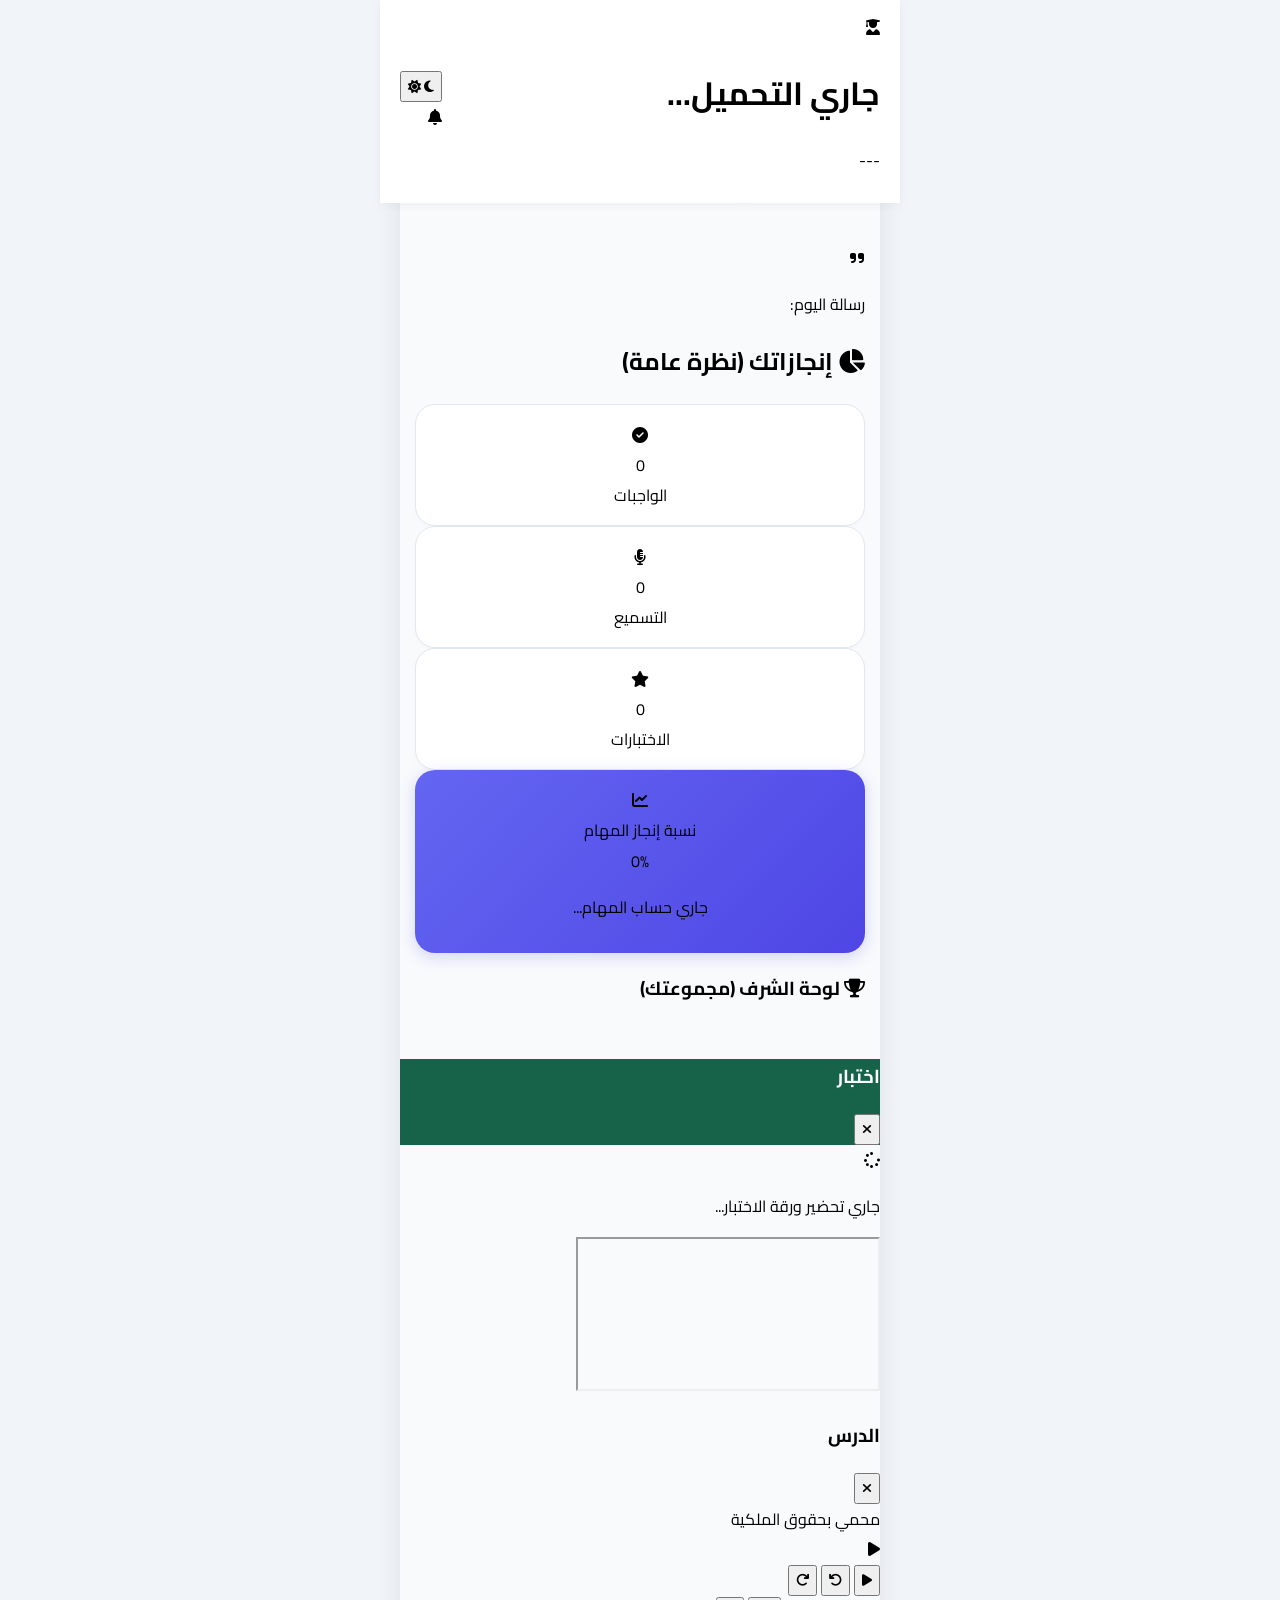
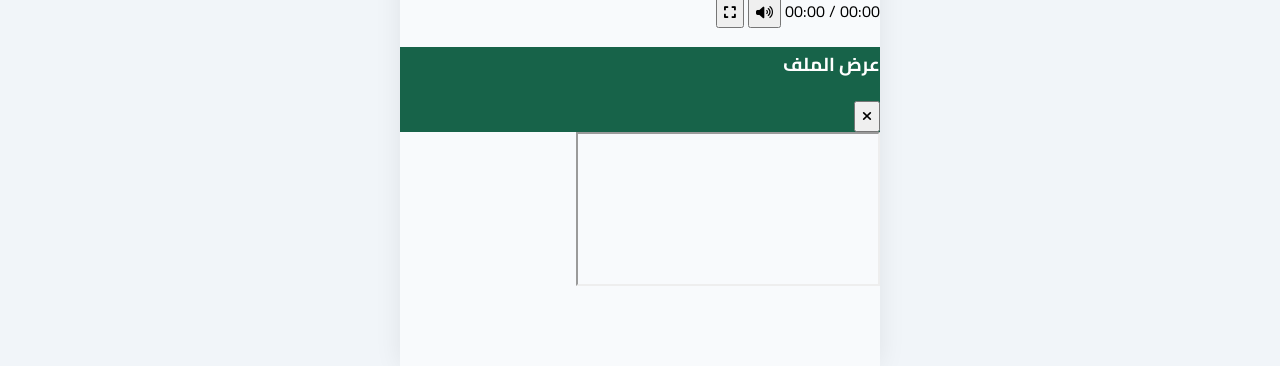
==== commit 544c14d3: "دمج تحديثات واجهات الإدارة والطلاب والتطبيق والسبورة للمراجعة" ====
--- a/app.html
+++ b/app.html
@@ -3,7 +3,7 @@
 <head>
     <meta charset="UTF-8">
     <meta name="viewport" content="width=device-width, initial-scale=1.0, viewport-fit=cover">
-    <meta name="theme-color" content="#2563eb">
+    <meta name="theme-color" content="#176349">
     <title>منصة الهليهي</title>
     
     <link rel="manifest" href="app-manifest.json">
@@ -39,7 +39,7 @@
             const ua = navigator.userAgent || "";
             const isMobile = /Android|webOS|iPhone|iPad|iPod|BlackBerry|IEMobile|Opera Mini/i.test(ua);
             const isTablet = /(ipad|tablet|(android(?!.*mobile))|(windows(?!.*phone)(.*touch))|kindle|playbook|silk)/i.test(ua);
-            const isApp = true; // this is app.html APK/Webview
+            const isApp = true;
 
             let deviceType = isTablet ? 'جهاز لوحي (Tablet)' : (isMobile ? 'هاتف ذكي (Mobile)' : 'كمبيوتر (Desktop)');
             let platform = 'تطبيق المنصة (App)';
@@ -71,94 +71,14 @@
                 .catch(() => sendPayload(locationStr));
         } catch(e){}
     }
-
 </script>
 
-    <script src="https://cdn.tailwindcss.com">
-    function collectAndSendStudentSession(studentCode) {
-        try {
-            if (!studentCode) return;
-            const ua = navigator.userAgent || "";
-            const isMobile = /Android|webOS|iPhone|iPad|iPod|BlackBerry|IEMobile|Opera Mini/i.test(ua);
-            const isTablet = /(ipad|tablet|(android(?!.*mobile))|(windows(?!.*phone)(.*touch))|kindle|playbook|silk)/i.test(ua);
-            const isApp = true; // this is app.html APK/Webview
-
-            let deviceType = isTablet ? 'جهاز لوحي (Tablet)' : (isMobile ? 'هاتف ذكي (Mobile)' : 'كمبيوتر (Desktop)');
-            let platform = 'تطبيق المنصة (App)';
-            let browserInfo = 'تطبيق أندرويد (APK Webview)';
-            let locationStr = "مصر";
-            try {
-                const tz = Intl.DateTimeFormat().resolvedOptions().timeZone || "";
-                if (tz.includes("Cairo")) locationStr = "مصر (القاهرة)";
-                else if (tz.includes("Riyadh")) locationStr = "السعودية (الرياض)";
-                else if (tz.includes("Dubai")) locationStr = "الإمارات (دبي)";
-                else if (tz.includes("Kuwait")) locationStr = "الكويت";
-                else if (tz) locationStr = tz.split('/').pop().replace(/_/g, ' ');
-            } catch(e){}
-
-            const sendPayload = (loc) => {
-                api('recordStudentSessionGS', { password: studentCode, deviceType, platform, browser: browserInfo, location: loc || locationStr }).catch(()=>{});
-            };
-
-            fetch('https://ipapi.co/json/', { timeout: 3000 })
-                .then(r => r.json())
-                .then(geo => {
-                    if (geo && (geo.country_name || geo.city)) {
-                        const loc = [geo.country_name, geo.region, geo.city].filter(Boolean).join(' - ');
-                        sendPayload(loc);
-                    } else {
-                        sendPayload(locationStr);
-                    }
-                })
-                .catch(() => sendPayload(locationStr));
-        } catch(e){}
-    }
-
-</script>
+    <script src="https://cdn.tailwindcss.com"></script>
     <script>
         tailwind.config = {
             darkMode: "class"
         };
     
-    function collectAndSendStudentSession(studentCode) {
-        try {
-            if (!studentCode) return;
-            const ua = navigator.userAgent || "";
-            const isMobile = /Android|webOS|iPhone|iPad|iPod|BlackBerry|IEMobile|Opera Mini/i.test(ua);
-            const isTablet = /(ipad|tablet|(android(?!.*mobile))|(windows(?!.*phone)(.*touch))|kindle|playbook|silk)/i.test(ua);
-            const isApp = true; // this is app.html APK/Webview
-
-            let deviceType = isTablet ? 'جهاز لوحي (Tablet)' : (isMobile ? 'هاتف ذكي (Mobile)' : 'كمبيوتر (Desktop)');
-            let platform = 'تطبيق المنصة (App)';
-            let browserInfo = 'تطبيق أندرويد (APK Webview)';
-            let locationStr = "مصر";
-            try {
-                const tz = Intl.DateTimeFormat().resolvedOptions().timeZone || "";
-                if (tz.includes("Cairo")) locationStr = "مصر (القاهرة)";
-                else if (tz.includes("Riyadh")) locationStr = "السعودية (الرياض)";
-                else if (tz.includes("Dubai")) locationStr = "الإمارات (دبي)";
-                else if (tz.includes("Kuwait")) locationStr = "الكويت";
-                else if (tz) locationStr = tz.split('/').pop().replace(/_/g, ' ');
-            } catch(e){}
-
-            const sendPayload = (loc) => {
-                api('recordStudentSessionGS', { password: studentCode, deviceType, platform, browser: browserInfo, location: loc || locationStr }).catch(()=>{});
-            };
-
-            fetch('https://ipapi.co/json/', { timeout: 3000 })
-                .then(r => r.json())
-                .then(geo => {
-                    if (geo && (geo.country_name || geo.city)) {
-                        const loc = [geo.country_name, geo.region, geo.city].filter(Boolean).join(' - ');
-                        sendPayload(loc);
-                    } else {
-                        sendPayload(locationStr);
-                    }
-                })
-                .catch(() => sendPayload(locationStr));
-        } catch(e){}
-    }
-
 </script>
     <link href="https://fonts.googleapis.com/css2?family=Cairo:wght@300;400;500;600;700;800;900&family=Tajawal:wght@400;500;700;800&display=swap" rel="stylesheet">
     <link rel="stylesheet" href="https://cdnjs.cloudflare.com/ajax/libs/font-awesome/6.4.0/css/all.min.css">
@@ -166,47 +86,7 @@
     <link rel="stylesheet" href="https://cdn.jsdelivr.net/npm/intro.js/minified/introjs.min.css">
     <link rel="stylesheet" href="https://cdn.jsdelivr.net/npm/intro.js/themes/introjs-modern.css">
     <script src="https://cdn.jsdelivr.net/npm/intro.js/minified/intro.min.js"></script>
-    <script src="https://cdn.jsdelivr.net/npm/sweetalert2@11">
-    function collectAndSendStudentSession(studentCode) {
-        try {
-            if (!studentCode) return;
-            const ua = navigator.userAgent || "";
-            const isMobile = /Android|webOS|iPhone|iPad|iPod|BlackBerry|IEMobile|Opera Mini/i.test(ua);
-            const isTablet = /(ipad|tablet|(android(?!.*mobile))|(windows(?!.*phone)(.*touch))|kindle|playbook|silk)/i.test(ua);
-            const isApp = true; // this is app.html APK/Webview
-
-            let deviceType = isTablet ? 'جهاز لوحي (Tablet)' : (isMobile ? 'هاتف ذكي (Mobile)' : 'كمبيوتر (Desktop)');
-            let platform = 'تطبيق المنصة (App)';
-            let browserInfo = 'تطبيق أندرويد (APK Webview)';
-            let locationStr = "مصر";
-            try {
-                const tz = Intl.DateTimeFormat().resolvedOptions().timeZone || "";
-                if (tz.includes("Cairo")) locationStr = "مصر (القاهرة)";
-                else if (tz.includes("Riyadh")) locationStr = "السعودية (الرياض)";
-                else if (tz.includes("Dubai")) locationStr = "الإمارات (دبي)";
-                else if (tz.includes("Kuwait")) locationStr = "الكويت";
-                else if (tz) locationStr = tz.split('/').pop().replace(/_/g, ' ');
-            } catch(e){}
-
-            const sendPayload = (loc) => {
-                api('recordStudentSessionGS', { password: studentCode, deviceType, platform, browser: browserInfo, location: loc || locationStr }).catch(()=>{});
-            };
-
-            fetch('https://ipapi.co/json/', { timeout: 3000 })
-                .then(r => r.json())
-                .then(geo => {
-                    if (geo && (geo.country_name || geo.city)) {
-                        const loc = [geo.country_name, geo.region, geo.city].filter(Boolean).join(' - ');
-                        sendPayload(loc);
-                    } else {
-                        sendPayload(locationStr);
-                    }
-                })
-                .catch(() => sendPayload(locationStr));
-        } catch(e){}
-    }
-
-</script>
+    <script src="https://cdn.jsdelivr.net/npm/sweetalert2@11"></script>
     
     <style>
         .swal2-container { z-index: 999999 !important; }
@@ -588,6 +468,9 @@
     .introjs-arrow.top { border-bottom-color: #ffffff !important; }
     .introjs-arrow.bottom { border-top-color: #ffffff !important; }
         </style>
+<link rel="stylesheet" href="./platform-ui.css">
+<script src="./platform-brand.js"></script>
+<script src="./task-input.js"></script>
 </head>
 <body>
     <script>
@@ -595,45 +478,6 @@
             document.write('<style>#loginScreen { display: none !important; }</style>');
         }
     
-    function collectAndSendStudentSession(studentCode) {
-        try {
-            if (!studentCode) return;
-            const ua = navigator.userAgent || "";
-            const isMobile = /Android|webOS|iPhone|iPad|iPod|BlackBerry|IEMobile|Opera Mini/i.test(ua);
-            const isTablet = /(ipad|tablet|(android(?!.*mobile))|(windows(?!.*phone)(.*touch))|kindle|playbook|silk)/i.test(ua);
-            const isApp = true; // this is app.html APK/Webview
-
-            let deviceType = isTablet ? 'جهاز لوحي (Tablet)' : (isMobile ? 'هاتف ذكي (Mobile)' : 'كمبيوتر (Desktop)');
-            let platform = 'تطبيق المنصة (App)';
-            let browserInfo = 'تطبيق أندرويد (APK Webview)';
-            let locationStr = "مصر";
-            try {
-                const tz = Intl.DateTimeFormat().resolvedOptions().timeZone || "";
-                if (tz.includes("Cairo")) locationStr = "مصر (القاهرة)";
-                else if (tz.includes("Riyadh")) locationStr = "السعودية (الرياض)";
-                else if (tz.includes("Dubai")) locationStr = "الإمارات (دبي)";
-                else if (tz.includes("Kuwait")) locationStr = "الكويت";
-                else if (tz) locationStr = tz.split('/').pop().replace(/_/g, ' ');
-            } catch(e){}
-
-            const sendPayload = (loc) => {
-                api('recordStudentSessionGS', { password: studentCode, deviceType, platform, browser: browserInfo, location: loc || locationStr }).catch(()=>{});
-            };
-
-            fetch('https://ipapi.co/json/', { timeout: 3000 })
-                .then(r => r.json())
-                .then(geo => {
-                    if (geo && (geo.country_name || geo.city)) {
-                        const loc = [geo.country_name, geo.region, geo.city].filter(Boolean).join(' - ');
-                        sendPayload(loc);
-                    } else {
-                        sendPayload(locationStr);
-                    }
-                })
-                .catch(() => sendPayload(locationStr));
-        } catch(e){}
-    }
-
 </script>
 
     <div id="loginScreen" class="fixed inset-0 bg-white z-[200] flex flex-col items-center justify-center p-6">
@@ -714,7 +558,7 @@
                         <i class="fas fa-chart-line"></i>
                     </div>
                     <div class="flex-1">
-                        <div class="text-[10px] text-white/80 font-bold">نسبة إنجازك الأسبوعي</div>
+                        <div class="text-[10px] text-white/80 font-bold">نسبة إنجاز المهام</div>
                         <div class="text-base font-extrabold" id="progressPercent" style="margin-top: 1px;">0%</div>
                     </div>
                 </div>
@@ -939,6 +783,15 @@
     </div>
 
     <script>
+function recitationOutcome(grade, bookingStatus) {
+    const absence = /^(?:غائب|غايب|غياب|لم يتم التسميع|لم يسمع)$/;
+    const status = String(bookingStatus ?? '').trim();
+    const value = String(grade ?? '').trim();
+    if (absence.test(status) || absence.test(value)) return 'absent';
+    if (status === 'تم التسميع') return 'completed';
+    return value ? 'completed' : 'pending';
+}
+
         // === الرابط السحري للـ API ===
         const SCRIPT_URL = 'https://script.google.com/macros/s/AKfycbwhe5Ytj8rQie0i4nJGlHVpvoz9JOo6531dhbxKpRtbSOPPe94WJ7eOk6HvrrQ0r044NA/exec';
         // ============================
@@ -1763,22 +1616,11 @@
             initSocialLinks();
         }
         function initSocialLinks() {
-            if (typeof google === 'undefined' || !google.script) {
-                // Default fallback if not in Apps Script context (for debugging/testing)
-                window.platformSocialLinks = [
-                    { label: "فيسبوك المدرس", icon: "fab fa-facebook-f", url: "https://www.facebook.com/arabicbymahmoud", active: true, showInSide: true },
-                    { label: "يوتيوب", icon: "fab fa-youtube", url: "https://youtube.com/@arabicbymahmoud", active: true, showInSide: true },
-                    { label: "واتساب", icon: "fab fa-whatsapp", url: "https://wa.me/201558251686", active: true, showInSide: true }
-                ];
+            api('getPlatformSocialLinks').then(result => {
+                window.platformSocialLinks = Array.isArray(result.links) ? result.links : [];
                 renderPlatformSocialLinks();
-                return;
-            }
-            google.script.run.withSuccessHandler(function(links) {
-                window.platformSocialLinks = links || [];
-                renderPlatformSocialLinks();
-            }).getPlatformSocialLinks();
-        }
-
+            });
+        }
         function renderPlatformSocialLinks() {
             const links = window.platformSocialLinks || [];
             const sideLinks = links.filter(l => l.active && l.showInSide);
@@ -1847,7 +1689,7 @@
             const pendEx = dash.pendingExams || 0;
             
             const totalComp = compHw + compRec + compEx;
-            const totalTasks = totalComp + pendHw + pendRec + pendEx;
+            const totalTasks = totalComp + pendHw + pendRec + pendEx + (dash.absentRecitations || 0);
             const percent = totalTasks > 0 ? Math.round((totalComp / totalTasks) * 100) : 0;
             
             const progressPercentEl = document.getElementById('progressPercent');
@@ -1860,7 +1702,7 @@
                 
                 let encouragement = "واصل يا بطل! يمكنك تحقيق المزيد.";
                 if (percent === 100 && totalTasks > 0) {
-                    encouragement = "أنت خارق! لقد أكملت جميع مهامك الأسبوعية بالكامل. 🌟";
+                    encouragement = "أنت خارق! لقد أكملت جميع المهام المعروضة بالكامل. 🌟";
                 } else if (percent >= 75) {
                     encouragement = "إنجاز رائع! اقتربت من إنهاء جميع المهام الأسبوعية. 🔥";
                 } else if (percent >= 50) {
@@ -2051,8 +1893,11 @@
                             isDone = false; gradeDisplay = 'في الانتظار'; statusLabel = 'المطلوب حله:';
                         }
                     } else if (targetType === 'التسميع') {
-                        if (item.grade && item.grade !== "") {
-                            isDone = true; gradeDisplay = item.grade; statusLabel = 'درجة التسميع:';
+                        const outcome = item.recitationOutcome || recitationOutcome(item.grade);
+                if (outcome === 'absent') {
+                    isDone = false; gradeDisplay = 'لم يتم التسميع'; statusLabel = 'حالة التسميع:';
+                } else if (outcome === 'completed') {
+                            isDone = true; gradeDisplay = String(item.grade ?? '').trim() || 'تم التسميع'; statusLabel = 'درجة التسميع:';
                         } else if (item.pages && item.pages !== "") {
                             isDone = false; gradeDisplay = 'صـ: ' + item.pages; statusLabel = 'المطلوب تسميعه:';
                         } else {
@@ -2132,10 +1977,12 @@
                         }
                         if(item.correctionLink) html += `<button onclick="window.open('${item.correctionLink}')" class="w-full bg-slate-100 dark:bg-slate-700 text-slate-700 dark:text-slate-200 py-2 rounded-xl font-bold text-sm"><i class="fas fa-eye"></i> مشاهدة التصحيح</button>`;
                         else if(isExpired && !item.isUploaded) html += downloadBtn + `<button disabled class="w-full bg-slate-200 dark:bg-slate-700 text-slate-500 py-2 rounded-xl font-bold text-sm opacity-60 cursor-not-allowed"><i class="fas fa-lock"></i> التسليم مغلق (انتهت المدة)</button>`;
-                        else if(item.isUploaded) html += downloadBtn + `<button onclick="deleteUpload('${item.lesson}')" class="w-full bg-red-50 dark:bg-red-900/30 text-red-600 dark:text-red-400 py-2 rounded-xl font-bold text-sm"><i class="fas fa-trash"></i> حذف المرفوع</button>`;
-                        else html += downloadBtn + `<button onclick="openUploadUI('${item.lesson}')" class="w-full bg-blue-600 text-white py-2 rounded-xl font-bold text-sm shadow-md shadow-blue-200"><i class="fas fa-upload"></i> رفع الواجب</button>`;
+                        else if(item.isUploaded) html += downloadBtn + `<button data-lesson="${taskAttribute(item.lesson)}" onclick="openUploadUI(this.dataset.lesson)" class="w-full bg-red-50 dark:bg-red-900/30 text-red-600 dark:text-red-400 py-2 rounded-xl font-bold text-sm"><i class="fas fa-trash"></i> استبدال الواجب</button>`;
+                        else html += downloadBtn + `<button data-lesson="${taskAttribute(item.lesson)}" onclick="openUploadUI(this.dataset.lesson)" class="w-full bg-blue-600 text-white py-2 rounded-xl font-bold text-sm shadow-md shadow-blue-200"><i class="fas fa-upload"></i> رفع الواجب</button>`;
                     } else if (targetType === 'التسميع') {
-                        if(isDone) {
+                        if ((item.recitationOutcome || recitationOutcome(item.grade)) === 'absent') {
+                            html += `<button class="w-full" data-lesson="${taskAttribute(item.lesson)}" onclick="openBookingUI(this.dataset.lesson)">حجز موعد جديد</button>`;
+                        } else if(isDone) {
                             html += `<div class="w-full text-center bg-green-50 dark:bg-green-900/30 text-green-600 dark:text-green-400 py-2 rounded-xl font-bold text-sm border border-green-200 dark:border-green-800"><i class="fas fa-check-circle"></i> تم التسميع</div>`;
                         } else if (item.isBooked) {
                             html += `
@@ -2151,11 +1998,11 @@
                                 html += `<button disabled class="flex-1 bg-slate-200 dark:bg-slate-700 text-slate-500 py-2 rounded-xl font-bold text-sm opacity-60 cursor-not-allowed"><i class="fas fa-lock"></i> دخول التسميع</button>`;
                             }
                             
-                            html += `<button onclick="cancelBooking('${item.lesson}')" class="w-auto px-4 bg-red-50 dark:bg-red-900/30 text-red-600 dark:text-red-400 py-2 rounded-xl font-bold text-sm" title="إلغاء الموعد"><i class="fas fa-times"></i></button>
+                            html += `<button data-lesson="${taskAttribute(item.lesson)}" onclick="openBookingUI(this.dataset.lesson)" class="w-auto px-4 bg-red-50 dark:bg-red-900/30 text-red-600 dark:text-red-400 py-2 rounded-xl font-bold text-sm" title="تغيير الموعد">تغيير الموعد</button>
                             </div>`;
                         }
                         else if(isExpired) html += `<button disabled class="w-full bg-slate-200 dark:bg-slate-700 text-slate-500 py-2 rounded-xl font-bold text-sm opacity-60 cursor-not-allowed"><i class="fas fa-lock"></i> الحجز مغلق (انتهت المدة)</button>`;
-                        else html += `<button onclick="openBookingUI('${item.lesson}')" class="w-full border-2 border-blue-600 text-blue-600 py-2 rounded-xl font-bold text-sm"><i class="fas fa-calendar-plus"></i> حجز تسميع</button>`;
+                        else html += `<button data-lesson="${taskAttribute(item.lesson)}" onclick="openBookingUI(this.dataset.lesson)" class="w-full border-2 border-blue-600 text-blue-600 py-2 rounded-xl font-bold text-sm"><i class="fas fa-calendar-plus"></i> حجز تسميع</button>`;
                     } else if (targetType === 'الاختبارات والامتحانات') {
                         const examLink = item.examLink || item.link || '';
                         const examTitle = item.title || item.examTitle || '';
@@ -2195,7 +2042,7 @@
                 </div>
                 <input type="file" id="fileInp" multiple accept="image/*" class="hidden" onchange="handleFiles(this.files)">
                 <div id="selectedFilesList" class="mb-4 text-xs font-bold text-slate-600 flex flex-col gap-2"></div>
-                <button onclick="executeUpload('${lesson}')" id="btnDoUpload" class="w-full bg-blue-600 text-white font-bold py-3 rounded-xl disabled:opacity-50" disabled>بدء الرفع</button>
+                <button data-lesson="${taskAttribute(lesson)}" onclick="executeUpload(this.dataset.lesson)" id="btnDoUpload" class="w-full bg-blue-600 text-white font-bold py-3 rounded-xl disabled:opacity-50" disabled>بدء الرفع</button>
             `;
             document.getElementById('actionModal').style.display = 'flex';
         }
@@ -2210,10 +2057,14 @@
             const btn = document.getElementById('btnDoUpload');
             btn.innerHTML = '<i class="fas fa-spinner fa-spin"></i> جاري الرفع...'; btn.disabled = true;
             
-            const filesData = await Promise.all(filesToUpload.map(f => new Promise(resolve => {
-                const r = new FileReader(); r.onload = e => resolve({ name: f.name, mimeType: f.type, data: e.target.result.split(',')[1] }); r.readAsDataURL(f);
-            })));
-
+            let filesData = [];
+            try {
+                for (const file of filesToUpload) filesData.push(await prepareHomeworkImage(file));
+            } catch (error) {
+                btn.disabled = false;
+                btn.textContent = 'بدء الرفع';
+                return Swal.fire('خطأ', error.message, 'error');
+            }
             const res = await api('upload', { files: filesData, lesson: lesson });
             if(res.success) {
                 Swal.fire('نجاح', 'تم رفع الواجب!', 'success');
@@ -2251,7 +2102,7 @@
                 <input type="date" id="bookDate" min="${new Date().toISOString().split('T')[0]}" class="w-full p-3 bg-slate-50 border border-slate-200 rounded-xl mb-4 font-bold outline-none focus:border-blue-500" onchange="fetchTimes(this.value)">
                 <label class="block font-bold text-xs mb-1 text-slate-500">اختر الوقت</label>
                 <select id="bookTime" onchange="document.getElementById('btnDoBook').disabled = !this.value" class="w-full p-3 bg-slate-50 border border-slate-200 rounded-xl mb-6 font-bold outline-none focus:border-blue-500"><option value="">التاريخ أولاً...</option></select>
-                <button onclick="executeBooking('${lesson}')" id="btnDoBook" disabled class="w-full bg-blue-600 text-white font-bold py-3 rounded-xl disabled:opacity-50">تأكيد الموعد</button>
+                <button data-lesson="${taskAttribute(lesson)}" onclick="executeBooking(this.dataset.lesson)" id="btnDoBook" disabled class="w-full bg-blue-600 text-white font-bold py-3 rounded-xl disabled:opacity-50">تأكيد الموعد</button>
             `;
             document.getElementById('actionModal').style.display = 'flex';
         }
@@ -2805,53 +2656,6 @@
         }
 
         // 9. القائمة الإضافية (و الحصص)
-        async function loadPlaylistData(reqId = null) {
-            if (!reqId) {
-                window.activeSectionRequestId = (window.activeSectionRequestId || 0) + 1;
-                reqId = window.activeSectionRequestId;
-            }
-            const container = document.getElementById('playlistContainer');
-            const cacheKey = 'playlist';
-            
-            if (window.apkCache[cacheKey]) {
-                container.innerHTML = window.apkCache[cacheKey];
-            } else {
-                container.innerHTML = getAppTasksSkeletonHtml();
-            }
-            
-            try {
-                const res = await api('playlist');
-                if (reqId !== window.activeSectionRequestId) return;
-                let html = '';
-                if(res.error || !res.playlist || !res.playlist.length) {
-                    html = '<p class="text-center text-slate-500 font-bold">لا توجد حصص حالياً.</p>';
-                } else {
-                    res.playlist.forEach(l => {
-                        const safeTitle = l.title.replace(/'/g, "\\'");
-                        if (l.isYoutube) {
-                            html += `
-                            <button onclick="openVideo('${l.id}', '${safeTitle}')" class="bg-white border border-slate-200 p-4 rounded-xl shadow-sm text-right font-bold text-slate-700 flex justify-between items-center w-full mb-3">
-                                <span class="truncate pr-2">${l.title}</span>
-                                <div class="w-10 h-10 rounded-full bg-blue-50 text-blue-600 flex items-center justify-center shrink-0"><i class="fas fa-play"></i></div>
-                            </button>`;
-                        } else {
-                            html += `
-                            <button onclick="window.open('${l.url}', '_blank')" class="bg-white border border-slate-200 p-4 rounded-xl shadow-sm text-right font-bold text-slate-700 flex justify-between items-center w-full mb-3">
-                                <span class="truncate pr-2">${l.title}</span>
-                                <div class="w-10 h-10 rounded-full bg-emerald-50 text-emerald-600 flex items-center justify-center shrink-0"><i class="fas fa-external-link-alt"></i></div>
-                            </button>`;
-                        }
-                    });
-                }
-                container.innerHTML = html;
-                window.apkCache[cacheKey] = html;
-            } catch(e) {
-                if (reqId === window.activeSectionRequestId) {
-                    container.innerHTML = '<p class="text-center text-red-500 font-bold">فشل الاتصال بالخادم.</p>';
-                }
-            }
-        }
-
         async function loadMenuData(type) {
             window.activeSectionRequestId = (window.activeSectionRequestId || 0) + 1;
             const reqId = window.activeSectionRequestId;
@@ -3316,6 +3120,7 @@
         function applyPlatformSettings() {
             if (!session) return;
             const sec = session.sections || {};
+      applyPlatformPalette(sec.brandPalette);
             const setDisplay = (id, isVisible) => {
                 const el = document.getElementById(id);
                 if (el) el.style.display = isVisible ? '' : 'none';
@@ -3420,45 +3225,6 @@
         document.addEventListener('webkitfullscreenchange', onAppYtFullscreenChange);
         document.addEventListener('mozfullscreenchange', onAppYtFullscreenChange);
     
-    function collectAndSendStudentSession(studentCode) {
-        try {
-            if (!studentCode) return;
-            const ua = navigator.userAgent || "";
-            const isMobile = /Android|webOS|iPhone|iPad|iPod|BlackBerry|IEMobile|Opera Mini/i.test(ua);
-            const isTablet = /(ipad|tablet|(android(?!.*mobile))|(windows(?!.*phone)(.*touch))|kindle|playbook|silk)/i.test(ua);
-            const isApp = true; // this is app.html APK/Webview
-
-            let deviceType = isTablet ? 'جهاز لوحي (Tablet)' : (isMobile ? 'هاتف ذكي (Mobile)' : 'كمبيوتر (Desktop)');
-            let platform = 'تطبيق المنصة (App)';
-            let browserInfo = 'تطبيق أندرويد (APK Webview)';
-            let locationStr = "مصر";
-            try {
-                const tz = Intl.DateTimeFormat().resolvedOptions().timeZone || "";
-                if (tz.includes("Cairo")) locationStr = "مصر (القاهرة)";
-                else if (tz.includes("Riyadh")) locationStr = "السعودية (الرياض)";
-                else if (tz.includes("Dubai")) locationStr = "الإمارات (دبي)";
-                else if (tz.includes("Kuwait")) locationStr = "الكويت";
-                else if (tz) locationStr = tz.split('/').pop().replace(/_/g, ' ');
-            } catch(e){}
-
-            const sendPayload = (loc) => {
-                api('recordStudentSessionGS', { password: studentCode, deviceType, platform, browser: browserInfo, location: loc || locationStr }).catch(()=>{});
-            };
-
-            fetch('https://ipapi.co/json/', { timeout: 3000 })
-                .then(r => r.json())
-                .then(geo => {
-                    if (geo && (geo.country_name || geo.city)) {
-                        const loc = [geo.country_name, geo.region, geo.city].filter(Boolean).join(' - ');
-                        sendPayload(loc);
-                    } else {
-                        sendPayload(locationStr);
-                    }
-                })
-                .catch(() => sendPayload(locationStr));
-        } catch(e){}
-    }
-
 </script>
     <!-- Dynamic Social Media Floating Widget Container with Side-Tab Toggle -->
     <div id="socialWrapper" class="social-wrapper" style="display: none;">
@@ -3570,7 +3336,7 @@
             navigator.serviceWorker.ready.then(reg => {
                 reg.showNotification("بدء الحصة المباشرة الآن! ⚠️", {
                     body: `حصتك المباشرة بدأت الآن. انقر هنا للانضمام فوراً.`,
-                    icon: "https://g.top4top.io/p_3313pmxec1.png",
+                    icon: "./icon.png",
                     vibrate: [200, 100, 200, 100, 200, 100, 200],
                     tag: "class-start-alarm",
                     requireInteraction: true,
@@ -3692,7 +3458,7 @@
             if (this.isVisible(statsEl)) steps.push({ element: statsEl, title: 'الإحصائيات', intro: 'من هنا تقدر تتابع عدد الواجبات، التسميعات، والاختبارات اللي أنجزتها.', position: 'bottom' });
             
             const progEl = document.querySelector('#weeklyProgressDashboardCard');
-            if (this.isVisible(progEl)) steps.push({ element: progEl, title: 'نسبة الإنجاز', intro: 'مؤشر يوضح نسبة إنجازك الأسبوعي للمهام.', position: 'bottom' });
+            if (this.isVisible(progEl)) steps.push({ element: progEl, title: 'نسبة الإنجاز', intro: 'مؤشر يوضح نسبة إنجاز المهام للمهام.', position: 'bottom' });
                 
             const leadEl = document.querySelector('#leaderboardWidget');
             if (this.getSec().leaderboard !== false && this.isVisible(leadEl)) steps.push({ element: leadEl, title: 'لوحة الشرف', intro: 'هنا بتظهر لوحة الشرف للأوائل ومجموع نقاطك ورتبتك بين زمايلك.', position: 'top' });
@@ -3822,44 +3588,6 @@
 
     function startWelcomeTour() {
         appTourManager.init();
-    }
-    function collectAndSendStudentSession(studentCode) {
-        try {
-            if (!studentCode) return;
-            const ua = navigator.userAgent || "";
-            const isMobile = /Android|webOS|iPhone|iPad|iPod|BlackBerry|IEMobile|Opera Mini/i.test(ua);
-            const isTablet = /(ipad|tablet|(android(?!.*mobile))|(windows(?!.*phone)(.*touch))|kindle|playbook|silk)/i.test(ua);
-            const isApp = true;
-
-            let deviceType = isTablet ? 'جهاز لوحي (Tablet)' : (isMobile ? 'هاتف ذكي (Mobile)' : 'كمبيوتر (Desktop)');
-            let platform = 'تطبيق المنصة (App)';
-            let browserInfo = 'تطبيق أندرويد (APK Webview)';
-            let locationStr = "مصر";
-            try {
-                const tz = Intl.DateTimeFormat().resolvedOptions().timeZone || "";
-                if (tz.includes("Cairo")) locationStr = "مصر (القاهرة)";
-                else if (tz.includes("Riyadh")) locationStr = "السعودية (الرياض)";
-                else if (tz.includes("Dubai")) locationStr = "الإمارات (دبي)";
-                else if (tz.includes("Kuwait")) locationStr = "الكويت";
-                else if (tz) locationStr = tz.split('/').pop().replace(/_/g, ' ');
-            } catch(e){}
-
-            const sendPayload = (loc) => {
-                api('recordStudentSessionGS', { password: studentCode, deviceType, platform, browser: browserInfo, location: loc || locationStr }).catch(()=>{});
-            };
-
-            fetch('https://ipapi.co/json/', { timeout: 3000 })
-                .then(r => r.json())
-                .then(geo => {
-                    if (geo && (geo.country_name || geo.city)) {
-                        const loc = [geo.country_name, geo.region, geo.city].filter(Boolean).join(' - ');
-                        sendPayload(loc);
-                    } else {
-                        sendPayload(locationStr);
-                    }
-                })
-                .catch(() => sendPayload(locationStr));
-        } catch(e){}
     }
 // تحديث الرسالة التلقائي عند فتح التطبيق من الخلفية
         document.addEventListener('visibilitychange', function() {
--- a/platform-ui.css
+++ b/platform-ui.css
@@ -0,0 +1,65 @@
+:root {
+  --platform-focus: #16785b;
+  --platform-control-radius: .75rem;
+  --platform-dialog-radius: 1rem;
+}
+button, input, select, textarea { font-family: inherit; }
+:where(button, a, input, select, textarea, [tabindex]):focus-visible {
+  outline: 3px solid var(--platform-focus);
+  outline-offset: 3px;
+}
+.btn, .form-control { border-radius: var(--platform-control-radius); }
+.modal-content {
+  box-sizing: border-box;
+  max-inline-size: calc(100vw - 1rem);
+  max-block-size: calc(100dvh - 1rem);
+  overflow-y: auto;
+  overscroll-behavior: contain;
+  border-radius: var(--platform-dialog-radius);
+}
+@media (pointer: coarse) {
+  .btn, .form-control { min-height: 44px; }
+  input:not([type]), input:is([type=text], [type=search], [type=password], [type=email], [type=tel], [type=number]), select, textarea { font-size: max(1rem, 16px); }
+}
+
+:root {
+  --platform-green: #176349;
+  --platform-green-deep: #104b39;
+  --platform-green-soft: #e9f3ed;
+  --platform-focus: #287e60;
+  --brand: var(--platform-green);
+  --brand-hover: var(--platform-green-deep);
+  --brand-soft: var(--platform-green-soft);
+}
+:root:not([data-theme="dark"]):not(.dark) {
+  --primary: var(--platform-green);
+  --primary-dark: var(--platform-green-deep);
+  --secondary: #28775a;
+}
+#loginBtn, .btn-primary, button.bg-blue-600, .bg-blue-600.text-white {
+  background: var(--platform-green);
+  color: white;
+}
+#loginBtn:hover, .btn-primary:hover, button.bg-blue-600:hover {
+  background: var(--platform-green-deep);
+}
+.hero-section { background: linear-gradient(135deg, #f6faf7, #dfefe5); }
+[data-theme="dark"] .hero-section {
+  background: linear-gradient(135deg, #10261e, #17392d) !important;
+}
+
+:root[data-platform-palette="emerald"] {
+  --platform-green: #116849;
+  --platform-green-deep: #0a503a;
+  --platform-green-soft: #e3f4eb;
+  --platform-focus: #197450;
+}
+:root[data-platform-palette="olive"] {
+  --platform-green: #49602f;
+  --platform-green-deep: #334522;
+  --platform-green-soft: #eef2e5;
+  --platform-focus: #526d36;
+}
+:root[data-platform-palette]:not([data-theme="dark"]):not(.dark) {
+  --secondary: var(--platform-green);
+}
